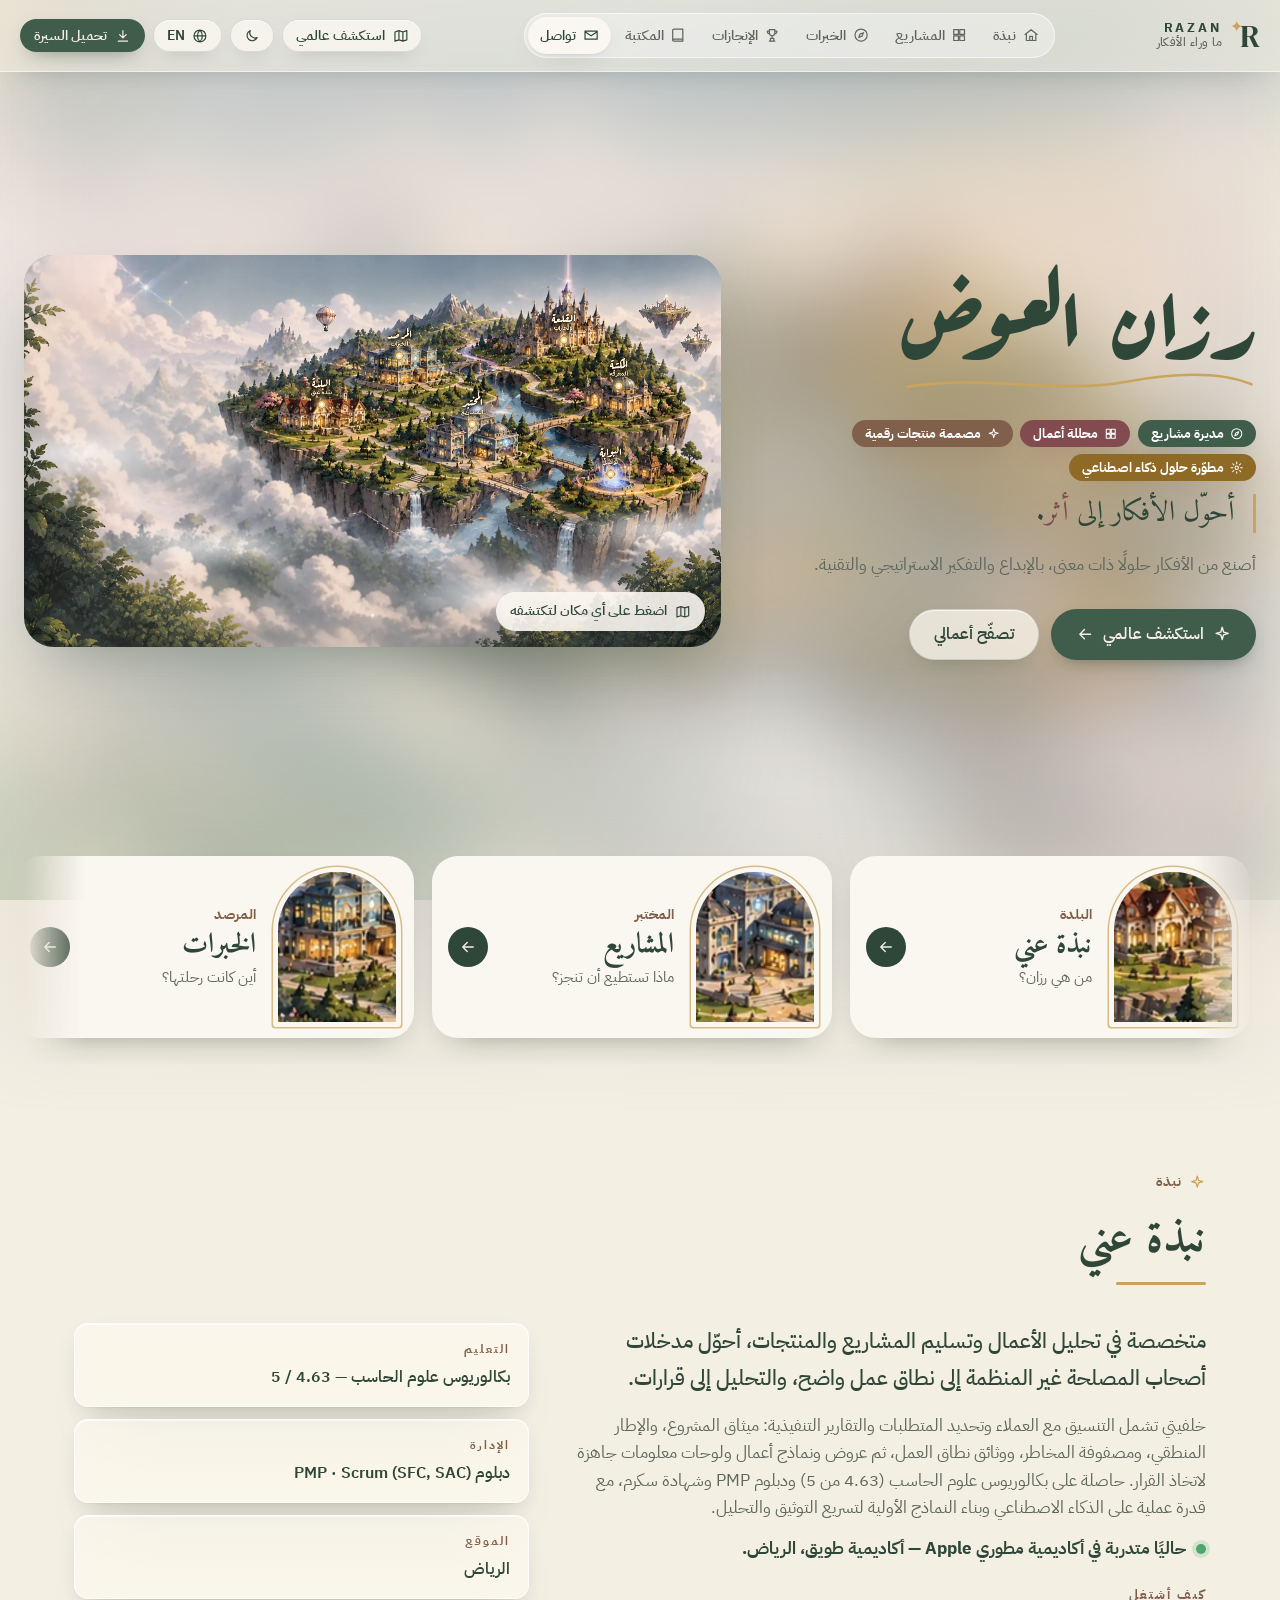
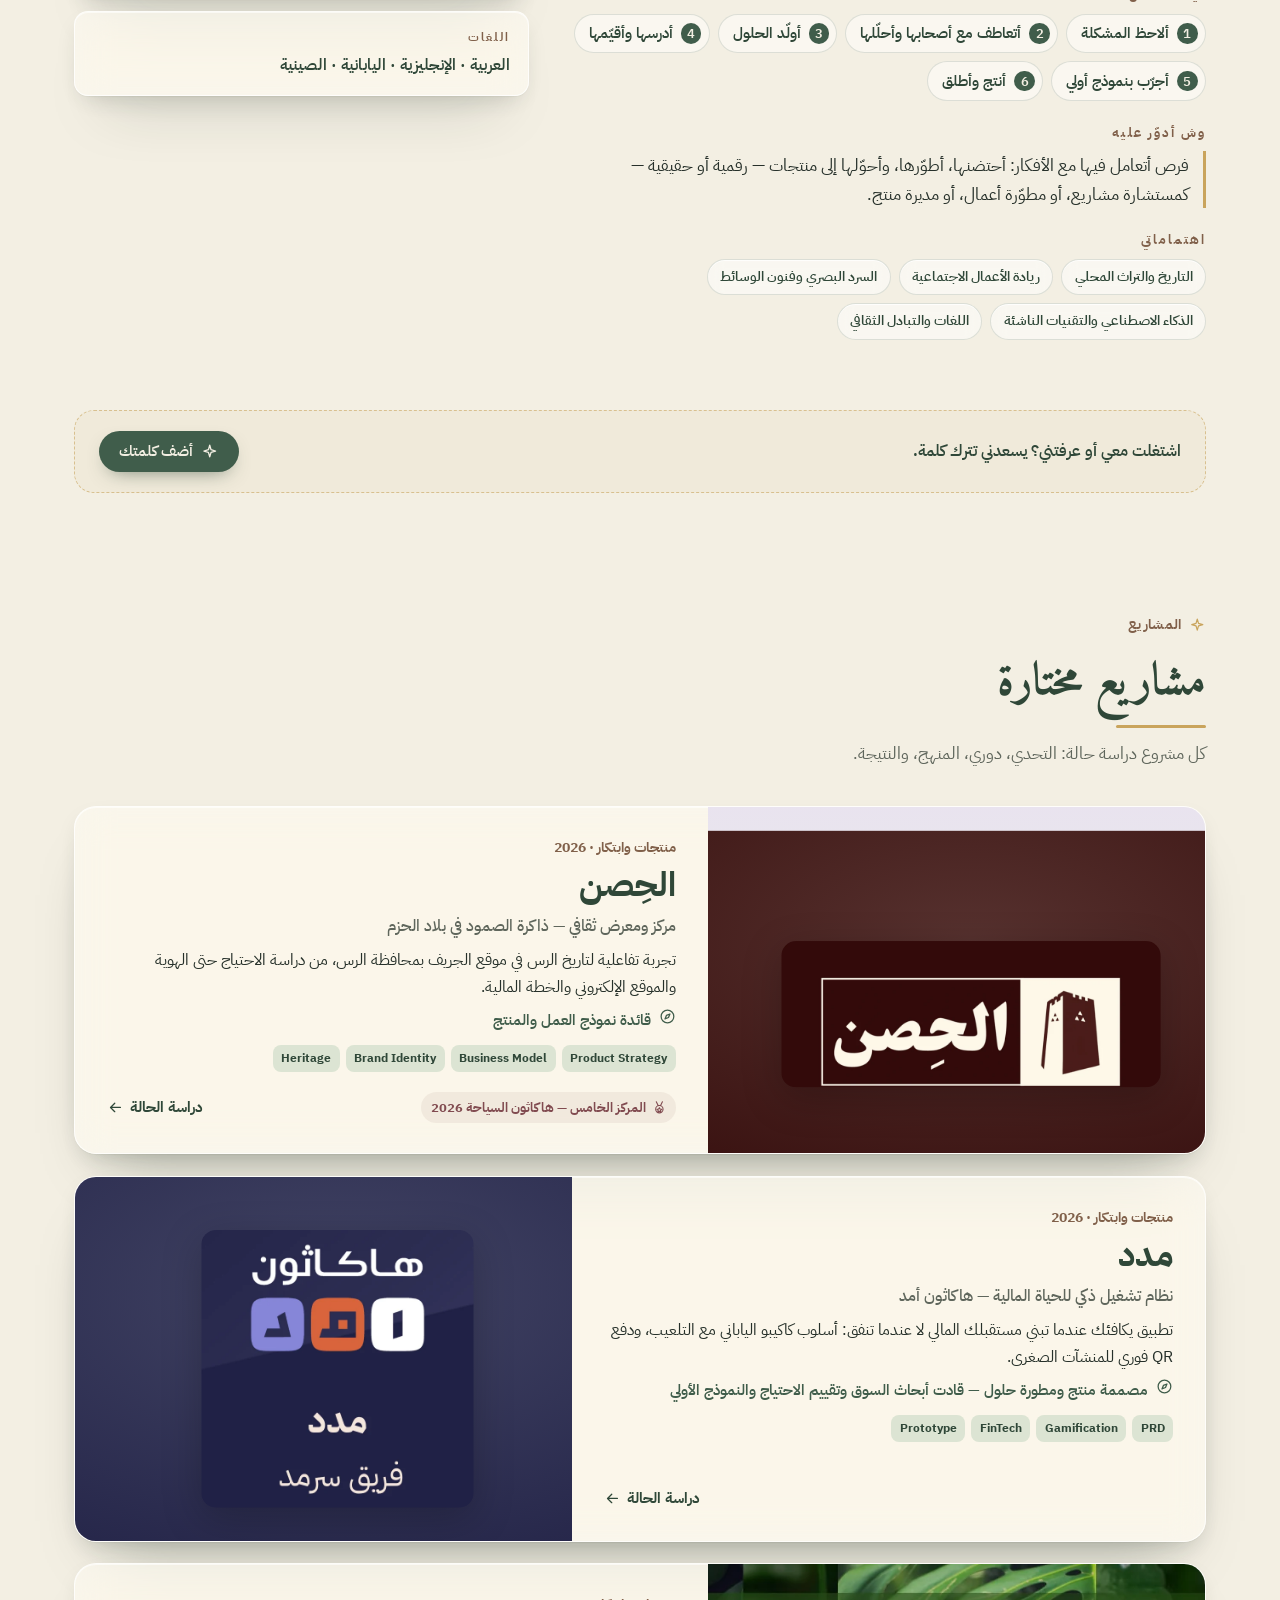
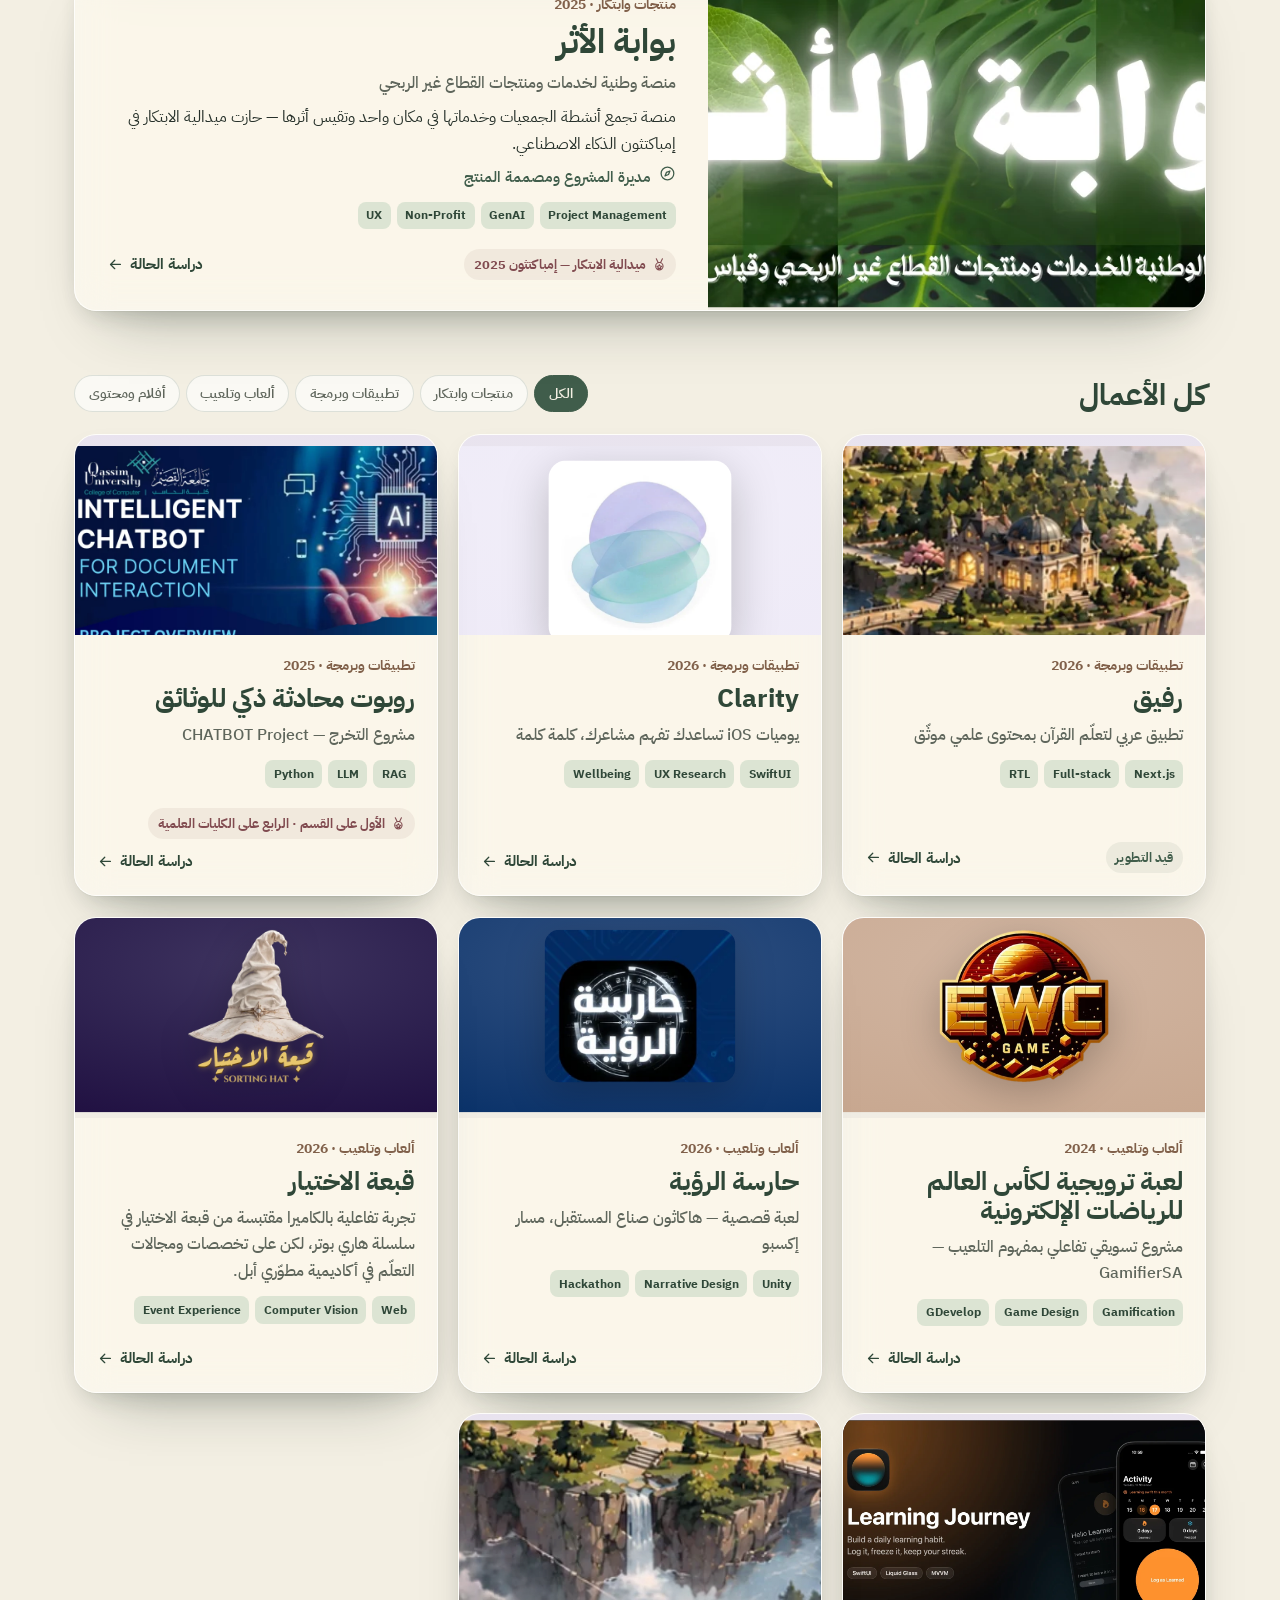
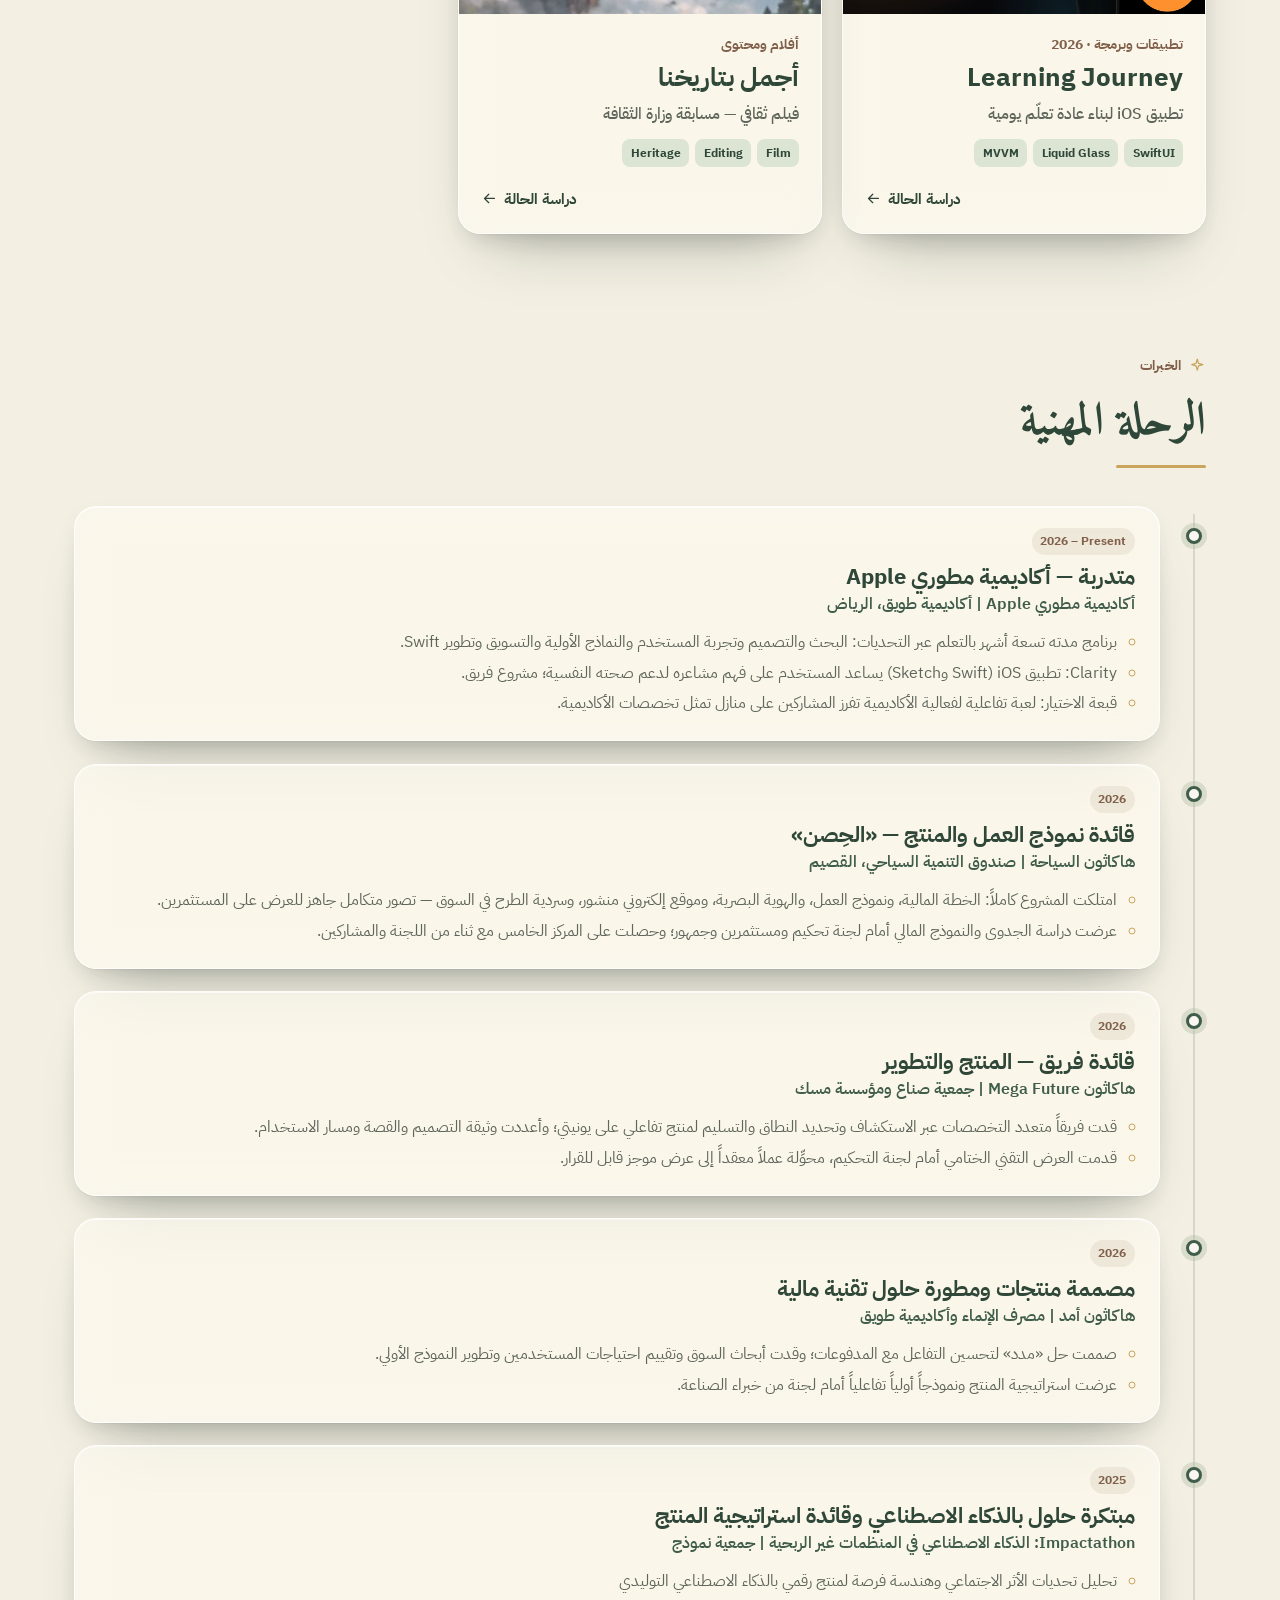
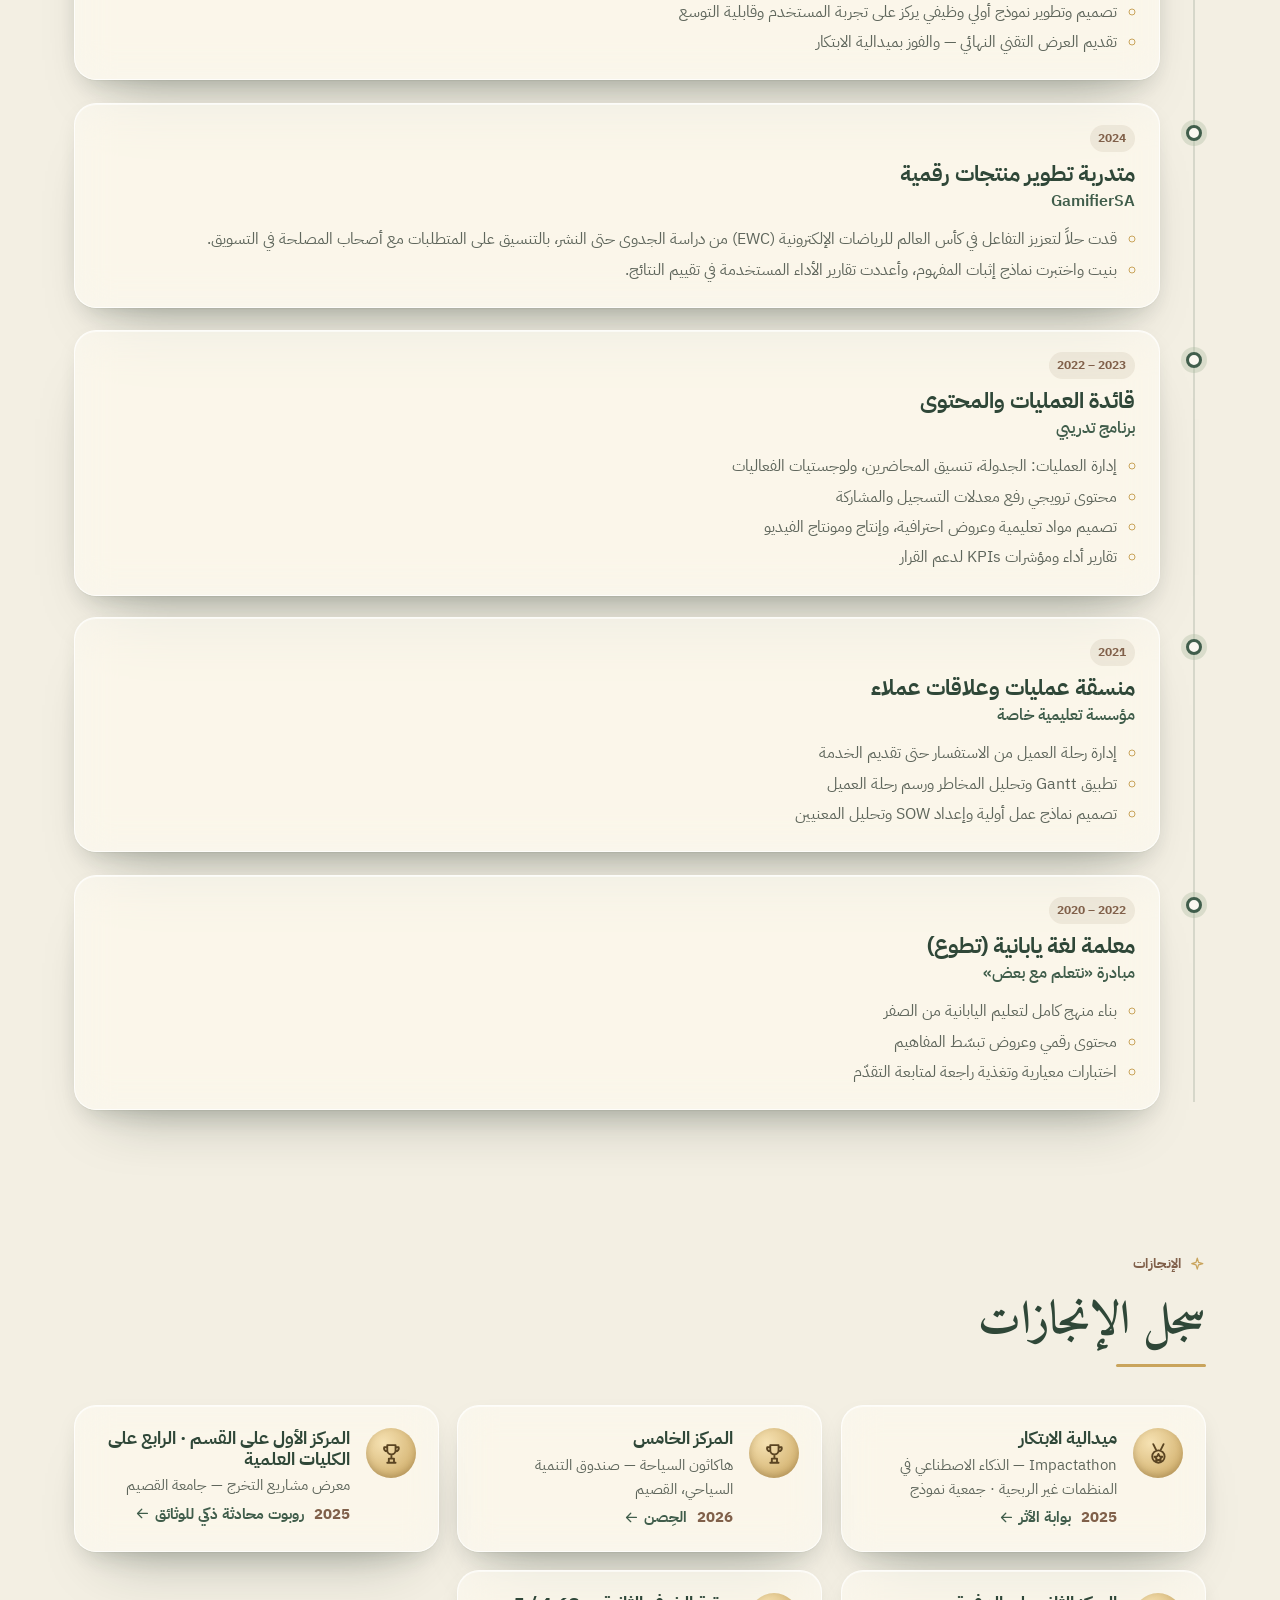
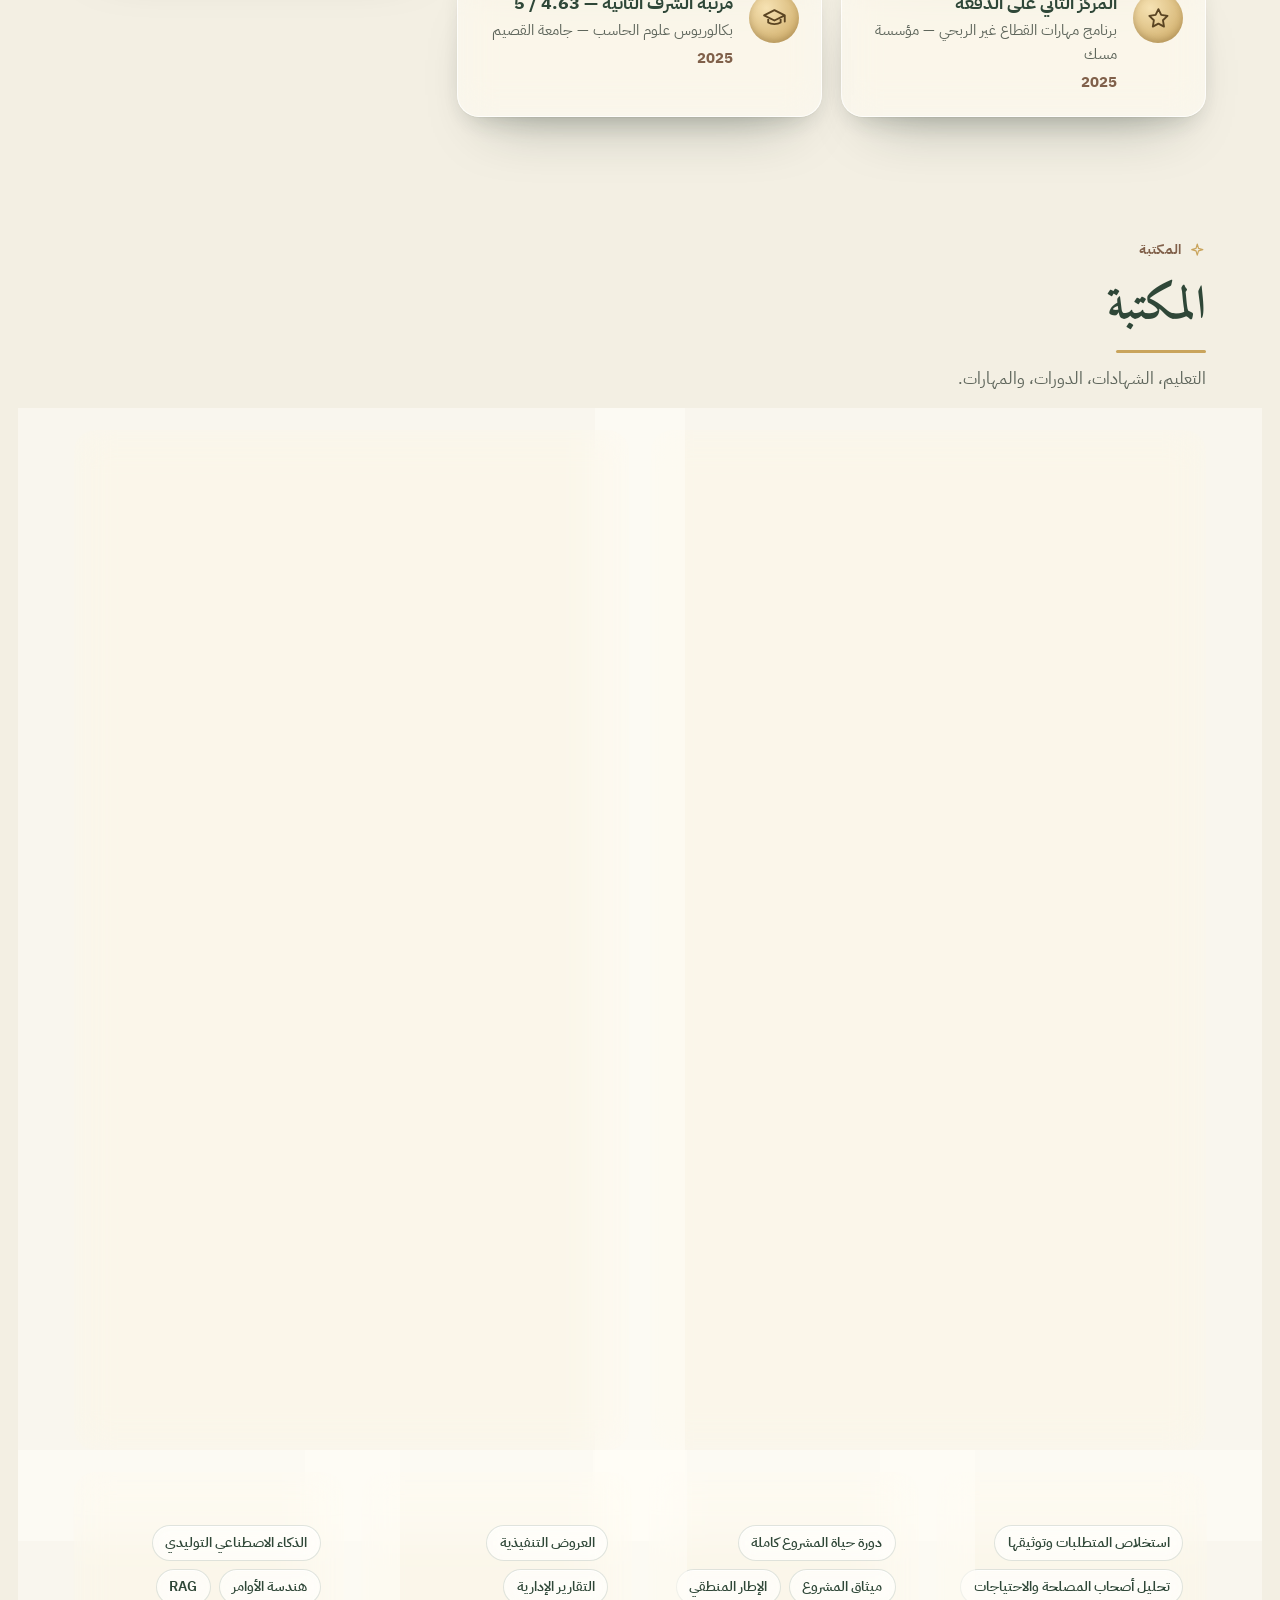
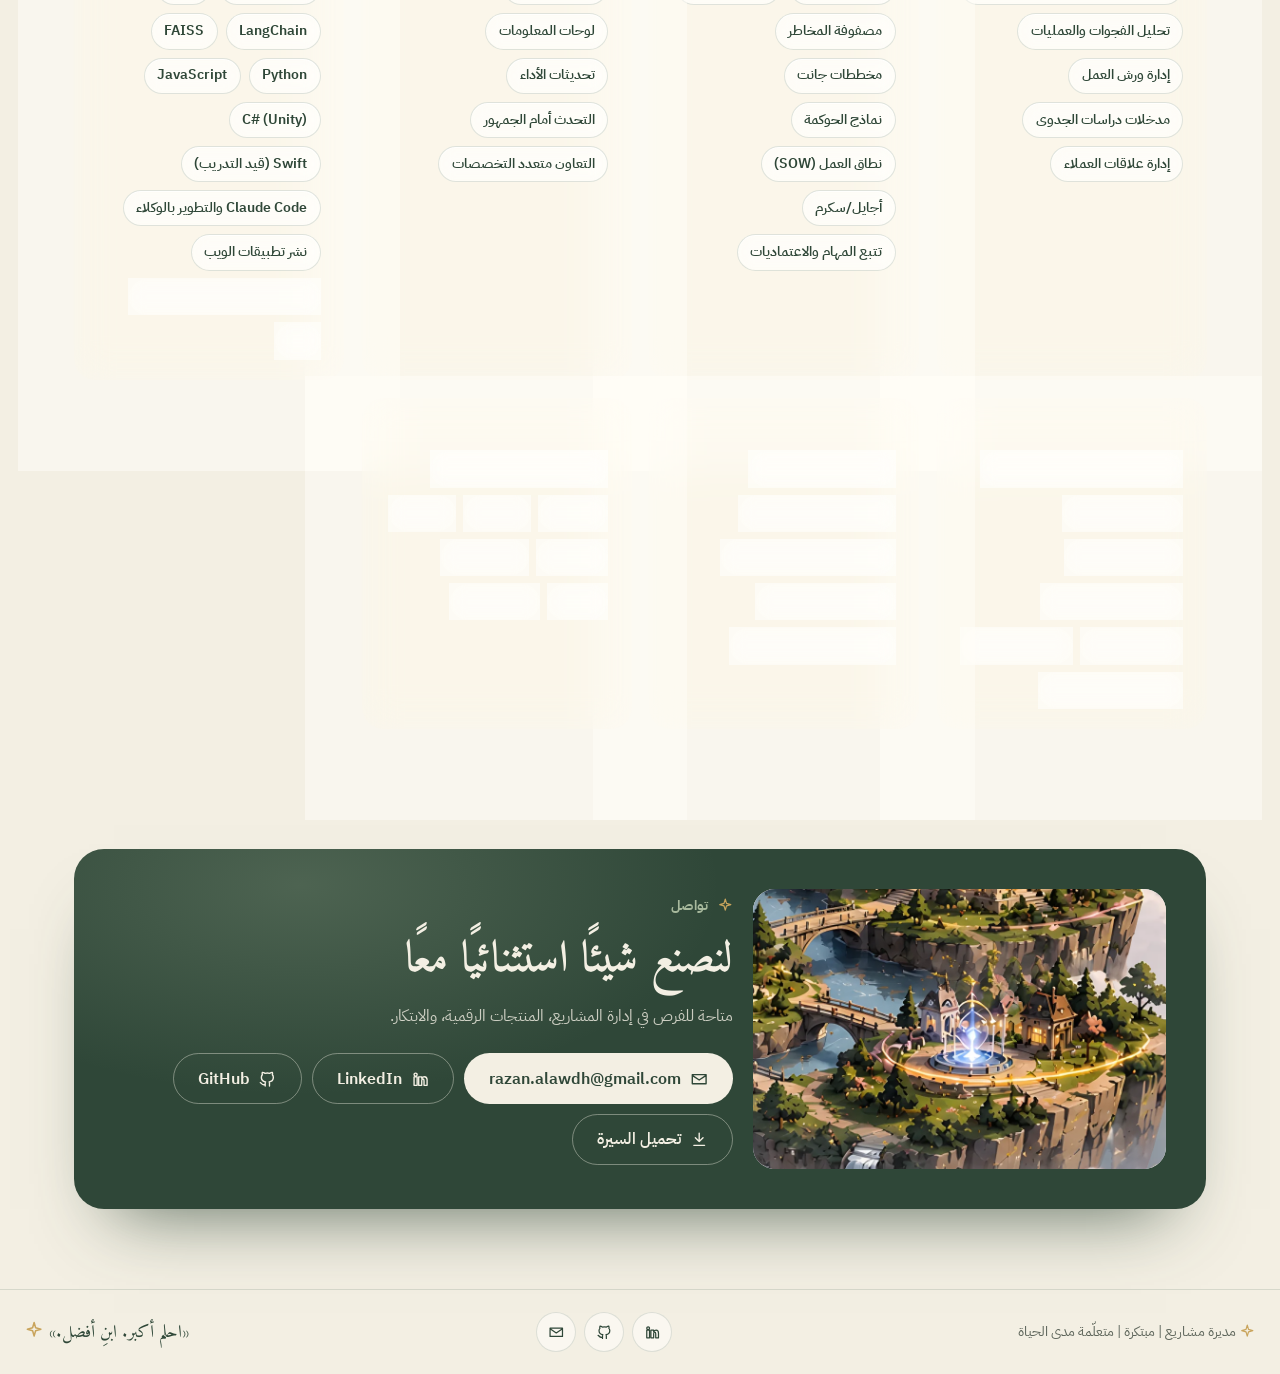
==== index.html @ b08744e2 "Words from people who know me: approved comments from the Google Form float under About, with an inv" ====
<!doctype html>
<html lang="ar" dir="rtl">
<head>
<meta charset="utf-8">
<meta name="viewport" content="width=device-width, initial-scale=1">
<meta name="theme-color" content="#F3EFE3">
<link rel="preconnect" href="https://fonts.googleapis.com"><link rel="preconnect" href="https://fonts.gstatic.com" crossorigin>
<link href="https://fonts.googleapis.com/css2?family=Amiri:wght@400;700&family=Aref+Ruqaa:wght@700&family=DM+Serif+Display:ital@0;1&family=IBM+Plex+Sans+Arabic:wght@400;500;600;700&family=Manrope:wght@400;500;600;700;800&display=swap" rel="stylesheet">
<link rel="icon" href="assets/img/favicon.svg" type="image/svg+xml">
<link rel="stylesheet" href="assets/css/style.css?v=77">
<link rel="stylesheet" href="assets/css/world.css?v=73">
<link rel="stylesheet" href="assets/css/looks.css?v=37">
<link rel="stylesheet" href="assets/css/intro.css?v=74">
<script>(function(){var d=document.documentElement,l=localStorage.getItem('rz-lang')||'ar',t=localStorage.getItem('rz-theme')||(matchMedia('(prefers-color-scheme: dark)').matches?'dark':'light');d.lang=l;d.dir=l==='ar'?'rtl':'ltr';d.dataset.theme=t;var k=localStorage.getItem('rz-look')||'3';if(k!=='0')d.dataset.look=k;})();</script>
<title>Razan Al-Awadh — Turning Ideas into Impact</title>
<meta name="description" content="أحوّل الأفكار إلى أثر · مديرة مشاريع، محللة أعمال، مصممة منتجات رقمية ومطوّرة حلول ذكاء اصطناعي. Turning ideas into impact.">
<link rel="canonical" href="https://rznpro.github.io/razan-portfolio/">
<meta property="og:type" content="website">
<meta property="og:site_name" content="RAZAN — Beyond Ideas">
<meta property="og:locale" content="ar_SA"><meta property="og:locale:alternate" content="en_US">
<meta property="og:title" content="رزان العوض — Razan Al-Awadh">
<meta property="og:description" content="أحوّل الأفكار إلى أثر · مديرة مشاريع، محللة أعمال، مصممة منتجات رقمية ومطوّرة حلول ذكاء اصطناعي. Turning ideas into impact.">
<meta property="og:url" content="https://rznpro.github.io/razan-portfolio/">
<meta property="og:image" content="https://rznpro.github.io/razan-portfolio/assets/img/og.jpg">
<meta property="og:image:width" content="1200"><meta property="og:image:height" content="630">
<meta property="og:image:alt" content="الخريطة التفاعلية والموقع المهني لرزان العوض">
<meta name="twitter:card" content="summary_large_image">
<script type="application/ld+json">
{"@context":"https://schema.org","@type":"Person","name":"Razan Al-Awadh","alternateName":"رزان العوض",
 "url":"https://rznpro.github.io/razan-portfolio/","image":"https://rznpro.github.io/razan-portfolio/assets/img/og.jpg",
 "jobTitle":"Project Manager – GenAI","description":"Project management, innovation, product design and AI solutions — turning ideas into impact.",
 "address":{"@type":"PostalAddress","addressLocality":"Riyadh","addressCountry":"SA"},
 "knowsAbout":["Project Management","Product Design","Business Analysis","Generative AI","Innovation"],
 "sameAs":["https://www.linkedin.com/in/razan-alawadh","https://github.com/RZNpro"]}
</script>
</head>
<body data-page="home">
<a class="skip" href="#about">Skip to content</a>
<header id="site-header"></header>
<main>
  <section id="hero" aria-label="Intro"></section>
  <section id="about" class="sec" aria-labelledby="about-t"></section>
  <section id="projects" class="sec" aria-labelledby="projects-t"></section>
  <section id="experience" class="sec" aria-labelledby="experience-t"></section>
  <section id="achievements" class="sec" aria-labelledby="achievements-t"></section>
  <section id="library" class="sec" aria-labelledby="library-t"></section>
  <section id="contact" class="sec" aria-labelledby="contact-t"></section>
</main>
<footer id="site-footer"></footer>
<script src="assets/js/content.js?v=77"></script>
<script src="assets/js/draft.js?v=37"></script>
<script src="assets/js/common.js?v=76"></script>
<script src="assets/js/world-art.js?v=65"></script>
<script src="assets/js/home.js?v=77"></script>
<script src="assets/js/intro.js?v=37"></script>
<script src="assets/js/looks.js?v=68"></script>
</body>
</html>
---- assets/css/style.css ----
/* RAZAN — Beyond Ideas · design system
   Palette: Forest #405D4B · Sage #A8B99D · Ivory #F3EFE3 · Walnut #80604A · Burgundy #814B50 */
:root {
  --forest: #405D4B; --forest-d: #2F4738; --sage: #A8B99D; --sage-l: #DCE4D3;
  --ivory: #F3EFE3; --paper: #FAF7F0; --walnut: #80604A; --burgundy: #814B50; --gold: #C9A45C;
  --ink: #26302A; --muted: #5F665C; --line: rgba(64, 93, 75, .16);
  --sky1: #E6EEE6; --sky2: #F1EDE4; --sky3: #E9E3EF;
  --r: 22px; --r-sm: 14px; --shadow: 0 1px 2px rgba(40,50,40,.06), 0 10px 30px -12px rgba(40,55,40,.22);
  --f-body: "Manrope", "IBM Plex Sans Arabic", system-ui, sans-serif;
  --f-head: "DM Serif Display", "Amiri", Georgia, serif;
  --wrap: 1180px; --hdr: 72px;
}
html[lang="ar"] { --f-body: "IBM Plex Sans Arabic", "Manrope", system-ui, sans-serif; --f-head: "Amiri", "DM Serif Display", serif; }
* { box-sizing: border-box; }
html { scroll-behavior: smooth; scroll-padding-top: calc(var(--hdr) + 16px); }
body { margin: 0; font-family: var(--f-body); color: var(--ink); background: var(--ivory); line-height: 1.65; -webkit-font-smoothing: antialiased; }
body::before { content: ""; position: fixed; inset: 0; z-index: -1; pointer-events: none;
  background: radial-gradient(900px 500px at 85% -5%, rgba(168,185,157,.35), transparent 60%), radial-gradient(700px 500px at -10% 40%, rgba(233,227,239,.55), transparent 60%), radial-gradient(800px 600px at 100% 90%, rgba(220,228,211,.6), transparent 60%); }
img, svg { max-width: 100%; }
a { color: inherit; }
h1, h2, h3 { font-family: var(--f-head); font-weight: 400; line-height: 1.12; margin: 0; color: var(--forest-d); }
html[lang="ar"] h1, html[lang="ar"] h2 { font-weight: 700; line-height: 1.35; }
html[lang="ar"] h3 { font-family: var(--f-body); font-weight: 700; }
p { margin: 0; }
.wrap { max-width: var(--wrap); margin: 0 auto; padding: 0 24px; }
:focus-visible { outline: 2.5px solid var(--burgundy); outline-offset: 3px; border-radius: 8px; }
.ic { width: 1.15em; height: 1.15em; flex: none; fill: none; stroke: currentColor; stroke-width: 1.8; stroke-linecap: round; stroke-linejoin: round; vertical-align: -0.2em; }
.ic.gold { color: var(--gold); }
html[dir="rtl"] .ic.dir { transform: scaleX(-1); }
.skip { position: absolute; inset-inline-start: 12px; top: -60px; background: var(--forest); color: var(--ivory); padding: 10px 16px; border-radius: 10px; z-index: 100; }
.skip:focus { top: 12px; }

/* buttons */
.btn { display: inline-flex; align-items: center; gap: .55em; border-radius: 999px; padding: .72em 1.25em; font: 600 .95rem/1 var(--f-body); text-decoration: none; border: 1px solid transparent; cursor: pointer; transition: transform .2s, background .2s, box-shadow .2s, color .2s; white-space: nowrap; }
.btn:hover { transform: translateY(-1px); }
.btn.sm { padding: .55em .95em; font-size: .86rem; }
.btn.lg { padding: .95em 1.5em; font-size: 1rem; }
.btn-solid { background: var(--forest); color: var(--ivory); box-shadow: 0 8px 20px -10px rgba(47,71,56,.7); }
.btn-solid:hover { background: var(--forest-d); }
.btn-ghost { background: rgba(250,247,240,.75); color: var(--forest-d); border-color: var(--line); backdrop-filter: blur(6px); }
.btn-ghost:hover { background: #fff; }
.btn-ivory { background: var(--ivory); color: var(--forest-d); }
.btn-line { color: var(--ivory); border-color: rgba(243,239,227,.4); }
.btn-line:hover { background: rgba(243,239,227,.1); }

/* header */
#site-header { position: sticky; top: 0; z-index: 50; height: var(--hdr); display: flex; align-items: center; background: rgba(243,239,227,.78); backdrop-filter: saturate(1.2) blur(14px); border-bottom: 1px solid var(--line); }
.hdr-in { width: 100%; max-width: 1320px; margin: 0 auto; padding: 0 20px; display: flex; align-items: center; gap: 18px; }
.logo { display: flex; align-items: center; gap: 10px; text-decoration: none; }
.mark { font: 400 2rem/1 "DM Serif Display", serif; color: var(--forest-d); position: relative; }
.mark i { font-style: normal; font-size: .5em; color: var(--gold); position: absolute; top: -2px; inset-inline-end: -10px; }
.logo-t { font: 700 .82rem/1.1 var(--f-body); letter-spacing: .22em; color: var(--forest-d); margin-inline-start: 8px; }
.logo-t small { display: block; font-weight: 500; letter-spacing: .04em; color: var(--muted); font-size: .72rem; margin-top: 2px; }
.nav { display: flex; gap: 2px; margin-inline: auto; padding: 4px; border-radius: 999px; background: rgba(64,93,75,.06); }
.nav a { display: flex; align-items: center; gap: .45em; padding: .5em .85em; border-radius: 999px; text-decoration: none; font-size: .88rem; font-weight: 600; color: var(--muted); transition: background .2s, color .2s; }
.nav a:hover { color: var(--forest-d); background: rgba(255,255,255,.7); }
.nav a.on { background: var(--paper); color: var(--forest-d); box-shadow: var(--shadow); }
.hdr-act { display: flex; gap: 8px; align-items: center; }
.burger { display: none; }
@media (max-width: 1180px) { .nav a .ic { display: none; } }
@media (max-width: 1020px) {
  .burger { display: inline-flex; }
  .nav { position: absolute; top: calc(var(--hdr) - 6px); inset-inline: 14px; flex-direction: column; background: var(--paper); border-radius: 18px; padding: 10px; box-shadow: var(--shadow); display: none; }
  .nav.open { display: flex; }
  .nav a .ic { display: inline; }
  .hdr-act .btn span { display: none; }
  .hdr-act .lang span { display: inline; }
}

/* reveal */
.rv { opacity: 0; transform: translateY(14px); transition: opacity .7s ease, transform .7s ease; transition-delay: var(--d, 0ms); }
.rv.in { opacity: 1; transform: none; }

/* hero */
#hero { padding: 28px 0 10px; }
.hero-in { max-width: 1320px; margin: 0 auto; padding: 0 24px; display: grid; grid-template-columns: minmax(0, .9fr) minmax(0, 1.25fr); gap: 34px; align-items: center; min-height: min(78vh, 720px); }
.kick { display: flex; align-items: center; gap: 12px; letter-spacing: .28em; text-transform: uppercase; font-size: .78rem; font-weight: 700; color: var(--walnut); }
html[lang="ar"] .kick { letter-spacing: .05em; font-size: .95rem; }
.kick span { width: 28px; height: 1px; background: var(--walnut); opacity: .6; }
.hero-txt h1 { font-size: clamp(2.6rem, 5.4vw, 4.6rem); margin: 18px 0 18px; letter-spacing: -.01em; }
.hero-txt h1 em { font-style: italic; color: var(--forest); position: relative; }
html[lang="ar"] .hero-txt h1 em { font-style: normal; color: var(--burgundy); }
.role { font: 400 1.5rem/1.3 var(--f-head); color: var(--forest-d); }
html[lang="ar"] .role { font: 700 1.25rem/1.5 var(--f-body); }
.focus { display: flex; flex-wrap: wrap; gap: 6px 0; margin-top: 10px; color: var(--muted); font-weight: 600; font-size: .95rem; }
.focus span + span::before { content: "·"; margin: 0 .6em; color: var(--gold); }
.intro { margin-top: 18px; font-size: 1.05rem; color: var(--muted); max-width: 34em; }
.cta { display: flex; gap: 12px; flex-wrap: wrap; margin-top: 30px; }
.hero-world { position: relative; display: block; border-radius: 30px; overflow: hidden; aspect-ratio: 1680 / 944; background: linear-gradient(180deg, var(--sky3) 0%, var(--sky1) 55%, var(--sky2) 100%); box-shadow: 0 30px 60px -30px rgba(47,71,56,.45), inset 0 0 0 1px rgba(255,255,255,.6); transition: transform .5s ease, box-shadow .5s; }
.hero-world:hover { transform: translateY(-4px); box-shadow: 0 40px 70px -30px rgba(47,71,56,.55), inset 0 0 0 1px rgba(255,255,255,.6); }
.hero-world > svg { width: 100%; height: 100%; display: block; }
.hw-cap { position: absolute; bottom: 16px; inset-inline-start: 16px; display: inline-flex; gap: 8px; align-items: center; background: rgba(250,247,240,.9); padding: 8px 14px; border-radius: 999px; font-size: .85rem; font-weight: 600; color: var(--forest-d); box-shadow: var(--shadow); }
.quick { max-width: 1320px; margin: 26px auto 0; padding: 0 24px; display: grid; grid-template-columns: repeat(4, 1fr); gap: 16px; }
.qcard { display: flex; align-items: center; gap: 10px; background: rgba(250,247,240,.82); border: 1px solid var(--line); border-radius: var(--r); padding: 10px 16px 10px 10px; text-decoration: none; box-shadow: var(--shadow); transition: transform .3s, background .3s; }
html[dir="rtl"] .qcard { padding: 10px 10px 10px 16px; }
.qcard:hover { transform: translateY(-3px); background: #fff; }
.qart { width: 86px; flex: none; }
.qtxt { display: flex; align-items: center; justify-content: space-between; flex: 1; gap: 8px; }
.qtxt b { font: 400 1.15rem/1.2 var(--f-head); color: var(--forest-d); }
html[lang="ar"] .qtxt b { font: 700 1rem/1.4 var(--f-body); }
.qtxt em { color: var(--walnut); }
@media (max-width: 900px) {
  .hero-in { grid-template-columns: 1fr; min-height: 0; gap: 22px; }
  .quick { grid-template-columns: repeat(2, 1fr); }
}
@media (max-width: 520px) { .quick { grid-template-columns: 1fr; } }

/* sections */
section.sec { padding: 96px 0 24px; }
.sec-h { margin-bottom: 38px; max-width: 760px; }
.eyebrow { display: inline-flex; align-items: center; gap: 8px; font-size: .78rem; letter-spacing: .2em; text-transform: uppercase; font-weight: 700; color: var(--walnut); }
html[lang="ar"] .eyebrow { letter-spacing: .02em; font-size: .9rem; }
.eyebrow.light { color: var(--sage); }
.sec-h h2 { font-size: clamp(2rem, 3.6vw, 3rem); margin-top: 10px; }
.sec-sub { margin-top: 12px; color: var(--muted); font-size: 1.05rem; }
.chips { display: flex; flex-wrap: wrap; gap: 8px; }
.chip { padding: .42em .9em; border-radius: 999px; background: rgba(255,255,255,.65); border: 1px solid var(--line); font-size: .86rem; font-weight: 600; color: var(--forest-d); }
.mini { font: 700 .8rem/1 var(--f-body) !important; letter-spacing: .16em; text-transform: uppercase; color: var(--walnut) !important; margin: 26px 0 12px; }

/* about */
.about-g { display: grid; grid-template-columns: 1.4fr 1fr; gap: 40px; align-items: start; }
.about-txt p { font-size: 1.04rem; color: var(--muted); margin-bottom: 14px; }
.about-txt .lead { font: 400 1.5rem/1.45 var(--f-head); color: var(--forest-d); }
html[lang="ar"] .about-txt .lead { font: 500 1.3rem/1.8 var(--f-body); }
.facts { margin: 0; display: grid; gap: 12px; }
.facts div { background: var(--paper); border: 1px solid var(--line); border-radius: var(--r-sm); padding: 16px 18px; box-shadow: var(--shadow); }
.facts dt { font-size: .75rem; letter-spacing: .16em; text-transform: uppercase; color: var(--walnut); font-weight: 700; }
.facts dd { margin: 4px 0 0; font-weight: 600; color: var(--forest-d); }
@media (max-width: 860px) { .about-g { grid-template-columns: 1fr; } }

/* projects */
.feat { display: grid; gap: 22px; }
.pcard { background: var(--paper); border: 1px solid var(--line); border-radius: var(--r); overflow: hidden; box-shadow: var(--shadow); display: flex; flex-direction: column; transition: transform .35s, box-shadow .35s; }
.pcard:hover { transform: translateY(-4px); box-shadow: 0 26px 50px -26px rgba(47,71,56,.45); }
.p-art { display: block; background: linear-gradient(180deg, var(--sky3), var(--sky1) 60%, var(--sky2)); padding: 14px 18px 0; }
.p-art .emblem { width: 100%; height: 190px; display: block; transition: transform .5s ease; }
.pcard:hover .emblem { transform: translateY(-4px) scale(1.02); }
.p-body { padding: 20px 22px 22px; display: flex; flex-direction: column; gap: 8px; flex: 1; }
.p-meta { font-size: .78rem; letter-spacing: .12em; text-transform: uppercase; color: var(--walnut); font-weight: 700; }
html[lang="ar"] .p-meta { letter-spacing: 0; font-size: .85rem; }
.pcard h3 { font-size: 1.6rem; }
.pcard h3 a { text-decoration: none; }
.p-kick { color: var(--muted); font-weight: 500; }
.p-sum { color: var(--ink); }
.p-role { display: flex; gap: 8px; align-items: flex-start; font-size: .92rem; color: var(--forest); font-weight: 600; }
.tags { display: flex; flex-wrap: wrap; gap: 6px; margin-top: 4px; }
.tags span { font-size: .76rem; font-weight: 700; padding: .3em .7em; border-radius: 8px; background: var(--sage-l); color: var(--forest-d); direction: ltr; }
.p-foot { margin-top: auto; padding-top: 12px; display: flex; justify-content: space-between; align-items: center; gap: 10px; flex-wrap: wrap; }
.award, .status { display: inline-flex; align-items: center; gap: 6px; font-size: .8rem; font-weight: 700; color: var(--burgundy); background: rgba(129,75,80,.08); padding: .4em .75em; border-radius: 999px; }
.status { color: var(--forest); background: rgba(64,93,75,.08); }
.more { font-weight: 700; font-size: .92rem; color: var(--forest-d); text-decoration: none; display: inline-flex; gap: 6px; align-items: center; margin-inline-start: auto; }
.more:hover { color: var(--burgundy); }
.pcard.big { flex-direction: row; }
.pcard.big .p-art { flex: 0 0 44%; display: flex; align-items: center; padding: 18px; }
.pcard.big .emblem { height: 270px; }
.pcard.big h3 { font-size: 2.1rem; }
.pcard.big .p-body { padding: 30px 32px; }
.feat .pcard.big:nth-child(even) { flex-direction: row-reverse; }
@media (max-width: 860px) { .pcard.big, .feat .pcard.big:nth-child(even) { flex-direction: column; } .pcard.big .emblem { height: 210px; } }
.all-h { display: flex; justify-content: space-between; align-items: end; gap: 16px; flex-wrap: wrap; margin: 64px 0 22px; }
.all-h h3 { font-size: 1.9rem; }
.filters { display: flex; flex-wrap: wrap; gap: 6px; }
.filters button { font: 600 .86rem var(--f-body); padding: .5em 1em; border-radius: 999px; border: 1px solid var(--line); background: rgba(255,255,255,.6); color: var(--muted); cursor: pointer; }
.filters button[aria-selected="true"] { background: var(--forest); color: var(--ivory); border-color: var(--forest); }
.pgrid { display: grid; grid-template-columns: repeat(auto-fill, minmax(290px, 1fr)); gap: 20px; }

/* experience timeline */
.tl { list-style: none; margin: 0; padding: 0; position: relative; }
.tl::before { content: ""; position: absolute; inset-inline-start: 11px; top: 8px; bottom: 8px; width: 2px; background: linear-gradient(var(--sage), var(--line)); }
.tl > li { position: relative; padding-inline-start: 46px; margin-bottom: 22px; }
.tl-dot { position: absolute; inset-inline-start: 4px; top: 22px; width: 16px; height: 16px; border-radius: 50%; background: var(--paper); border: 3px solid var(--forest); box-shadow: 0 0 0 5px rgba(168,185,157,.35); }
.tl-card { background: var(--paper); border: 1px solid var(--line); border-radius: var(--r); padding: 20px 24px; box-shadow: var(--shadow); }
.tl-date { display: inline-block; font-size: .78rem; font-weight: 800; color: var(--walnut); background: rgba(128,96,74,.1); padding: .25em .7em; border-radius: 999px; direction: ltr; }
.tl-card h3 { font-size: 1.35rem; margin-top: 10px; }
.tl-org { color: var(--forest); font-weight: 600; margin-top: 2px; }
.tl-card ul { margin: 12px 0 0; padding-inline-start: 1.1em; color: var(--muted); }
.tl-card li { margin: 4px 0; }
.tl-card li::marker { color: var(--gold); }

/* achievements */
.ach { display: grid; grid-template-columns: repeat(auto-fill, minmax(300px, 1fr)); gap: 18px; }
.acard { display: flex; gap: 16px; background: var(--paper); border: 1px solid var(--line); border-radius: var(--r); padding: 22px; box-shadow: var(--shadow); }
.acard.top { background: linear-gradient(135deg, #FBF5E6, var(--paper)); border-color: rgba(201,164,92,.5); }
.a-ic { width: 50px; height: 50px; flex: none; border-radius: 50%; display: grid; place-items: center; background: radial-gradient(circle at 35% 30%, #F6E2B3, var(--gold)); color: #5a4422; font-size: 1.35rem; box-shadow: inset 0 -3px 6px rgba(90,68,34,.25); }
.acard h3 { font-size: 1.15rem; font-family: var(--f-body); font-weight: 700; }
.acard p { color: var(--muted); font-size: .92rem; margin-top: 4px; }
.a-meta { display: flex; gap: 10px; flex-wrap: wrap; align-items: center; }
.a-meta span { font-weight: 800; color: var(--walnut); }
.a-meta a { color: var(--forest); font-weight: 700; text-decoration: none; display: inline-flex; gap: 4px; align-items: center; }

/* library */
.lib { display: grid; grid-template-columns: 1fr 1fr; gap: 22px; }
.shelf { background: var(--paper); border: 1px solid var(--line); border-radius: var(--r); padding: 24px 26px; box-shadow: var(--shadow); }
.shelf h3 { display: flex; gap: 10px; align-items: center; font-size: 1.25rem; margin-bottom: 12px; }
.shelf h3 .ic { color: var(--walnut); }
.shelf h3.mt { margin-top: 26px; }
.li { position: relative; padding: 12px 0; border-top: 1px dashed var(--line); padding-inline-end: 54px; }
.li.sm { padding-inline-end: 0; }
.li-t { font-weight: 700; color: var(--forest-d); }
.li-o { color: var(--muted); font-size: .9rem; }
.yr { position: absolute; inset-inline-end: 0; top: 14px; font-weight: 800; color: var(--walnut); font-size: .85rem; }
.langs > div { display: grid; grid-template-columns: 1fr auto 6.5em; gap: 12px; align-items: center; padding: 8px 0; border-top: 1px dashed var(--line); font-weight: 600; }
.langs em { font-style: normal; color: var(--muted); font-size: .85rem; text-align: end; }
.dots { display: flex; gap: 5px; }
.dots b { width: 10px; height: 10px; border-radius: 50%; background: var(--sage-l); }
.dots b.on { background: var(--forest); }
.skills { display: grid; grid-template-columns: repeat(auto-fill, minmax(260px, 1fr)); gap: 18px; margin-top: 22px; }
.sk { background: rgba(250,247,240,.7); border: 1px solid var(--line); border-radius: var(--r); padding: 20px 22px; }
.sk h3 { font-size: 1.1rem; margin-bottom: 12px; }
@media (max-width: 860px) { .lib { grid-template-columns: 1fr; } }

/* contact */
#contact { padding-bottom: 80px; }
.contact { position: relative; overflow: hidden; display: grid; grid-template-columns: 1fr 1.5fr; gap: 20px; align-items: center; background: radial-gradient(600px 300px at 20% 10%, rgba(168,185,157,.25), transparent 70%), var(--forest-d); color: var(--ivory); border-radius: 30px; padding: 40px; box-shadow: 0 40px 70px -40px rgba(47,71,56,.8); }
.contact h2 { color: var(--ivory); font-size: clamp(1.9rem, 3.4vw, 2.8rem); margin: 10px 0 12px; }
.contact p { color: rgba(243,239,227,.8); }
.c-btns { display: flex; flex-wrap: wrap; gap: 10px; margin-top: 24px; }
.c-art .emblem { width: 100%; max-height: 300px; }
@media (max-width: 860px) { .contact { grid-template-columns: 1fr; padding: 28px; } .c-art { max-width: 300px; } }

/* footer */
#site-footer { border-top: 1px solid var(--line); background: rgba(243,239,227,.7); }
.ftr-in { max-width: 1320px; margin: 0 auto; padding: 22px 24px; display: flex; justify-content: space-between; align-items: center; gap: 16px; flex-wrap: wrap; color: var(--muted); font-size: .9rem; }
.soc { display: flex; gap: 8px; }
.soc a { width: 40px; height: 40px; border-radius: 50%; display: grid; place-items: center; background: var(--paper); border: 1px solid var(--line); color: var(--forest-d); transition: background .2s; }
.soc a:hover { background: #fff; }
.quote { font-family: var(--f-head); font-style: italic; font-size: 1.1rem; color: var(--forest-d); }
html[lang="ar"] .quote { font-style: normal; }

/* ---------- project case study ---------- */
.cs-hero { padding: 40px 0 20px; }
.crumbs { display: flex; gap: 8px; align-items: center; font-weight: 600; font-size: .9rem; color: var(--muted); }
.crumbs a { text-decoration: none; display: inline-flex; gap: 6px; align-items: center; }
.crumbs a:hover { color: var(--forest-d); }
html[dir="rtl"] .crumbs .back .ic { transform: none; }
html[dir="ltr"] .crumbs .back .ic { transform: scaleX(-1); }
.cs-top { display: grid; grid-template-columns: 1.15fr 1fr; gap: 36px; align-items: center; margin-top: 22px; }
.cs-top h1 { font-size: clamp(2.6rem, 5vw, 4.2rem); margin: 10px 0 14px; }
.cs-kick { font-size: 1.2rem; color: var(--muted); }
.cs-art { border-radius: 28px; background: linear-gradient(180deg, var(--sky3), var(--sky1) 60%, var(--sky2)); padding: 20px; box-shadow: var(--shadow); }
.cs-art .emblem { width: 100%; height: 340px; display: block; }
.cs-meta { display: grid; grid-template-columns: repeat(auto-fit, minmax(180px, 1fr)); gap: 12px; margin-top: 26px; }
.cs-meta div { background: var(--paper); border: 1px solid var(--line); border-radius: var(--r-sm); padding: 14px 16px; }
.cs-meta dt { font-size: .74rem; letter-spacing: .14em; text-transform: uppercase; color: var(--walnut); font-weight: 700; }
html[lang="ar"] .cs-meta dt { letter-spacing: 0; font-size: .82rem; }
.cs-meta dd { margin: 4px 0 0; font-weight: 600; color: var(--forest-d); }
.cs-body { display: grid; grid-template-columns: 220px 1fr; gap: 48px; padding: 50px 0 40px; }
.toc { position: sticky; top: calc(var(--hdr) + 24px); align-self: start; display: grid; gap: 4px; }
.toc a { text-decoration: none; color: var(--muted); font-weight: 600; padding: 6px 12px; border-inline-start: 2px solid var(--line); }
.toc a:hover { color: var(--forest-d); border-color: var(--forest); }
.cs-sec { padding-bottom: 34px; margin-bottom: 34px; border-bottom: 1px solid var(--line); }
.cs-sec:last-child { border: 0; }
.cs-sec h2 { font-size: 1.9rem; margin-bottom: 14px; display: flex; gap: 12px; align-items: baseline; }
.cs-sec h2 small { font: 800 .8rem var(--f-body); color: var(--gold); }
.cs-sec p { font-size: 1.08rem; color: var(--ink); max-width: 42em; }
.steps { list-style: none; padding: 0; margin: 0; counter-reset: s; display: grid; gap: 10px; }
.steps li { counter-increment: s; display: flex; gap: 14px; align-items: flex-start; background: var(--paper); border: 1px solid var(--line); border-radius: var(--r-sm); padding: 14px 18px; }
.steps li::before { content: counter(s, decimal-leading-zero); font: 800 .85rem var(--f-body); color: var(--walnut); background: rgba(128,96,74,.1); border-radius: 8px; padding: .25em .5em; }
.outs { display: grid; grid-template-columns: repeat(auto-fill, minmax(240px, 1fr)); gap: 12px; padding: 0; margin: 0; list-style: none; }
.outs li { display: flex; gap: 10px; background: linear-gradient(135deg, #FBF5E6, var(--paper)); border: 1px solid rgba(201,164,92,.4); border-radius: var(--r-sm); padding: 16px; font-weight: 600; color: var(--forest-d); }
.outs .ic { color: var(--gold); margin-top: 3px; }
.cs-links { display: flex; gap: 10px; flex-wrap: wrap; margin-top: 16px; }
.cs-nav { display: flex; justify-content: space-between; gap: 16px; padding: 30px 0 70px; flex-wrap: wrap; }
@media (max-width: 860px) { .cs-top, .cs-body { grid-template-columns: 1fr; } .toc { display: none; } .cs-art .emblem { height: 240px; } }

@media (prefers-reduced-motion: reduce) {
  html { scroll-behavior: auto; }
  .rv { opacity: 1; transform: none; transition: none; }
  * { animation: none !important; }
}

/* painting crops (replace the old drawn emblems) */
.paint { width: 100%; height: 100%; background-repeat: no-repeat; background-color: #E9E6EC; }
.p-art { padding: 0 !important; overflow: hidden; }
.p-art .paint { height: 200px; transition: transform .6s ease; }
.pcard:hover .p-art .paint { transform: scale(1.04); }
.pcard.big .p-art .paint { height: 100%; min-height: 300px; }
.qart { height: 64px; border-radius: 14px; overflow: hidden; }
.cs-art { padding: 0 !important; overflow: hidden; }
.cs-art .paint { height: 360px; }
.c-art { border-radius: 22px; overflow: hidden; height: 280px; box-shadow: inset 0 0 0 1px rgba(243,239,227,.25); }
@media (max-width: 860px) { .pcard.big .p-art .paint { min-height: 220px; } .cs-art .paint { height: 260px; } .c-art { height: 200px; } }

/* developer badge (only on your machine) */
.dev-badge { position: fixed; bottom: 16px; left: 16px; z-index: 90; display: flex; gap: 8px; align-items: center; direction: rtl; font: 600 13px "IBM Plex Sans Arabic", sans-serif; }
.dev-badge a { background: #2F4738; color: #F3EFE3; text-decoration: none; padding: 8px 14px; border-radius: 999px; box-shadow: 0 8px 20px -8px rgba(0,0,0,.6); }
.dev-badge span { background: #C9A45C; color: #2a1f10; padding: 6px 12px; border-radius: 999px; }
/* uploaded pictures: framed by the editor's fit / zoom / position (App.frame) */
.pimgw { width: 100%; height: 200px; overflow: hidden; background: var(--lbg); display: block; }
.pimgw .pimg { width: 100%; height: 100%; display: block; object-fit: var(--fit, cover); object-position: var(--pos, 50% 50%); scale: var(--z, 1); transform-origin: var(--pos, 50% 50%); transition: transform .6s ease; }
.pcard:hover .p-art .pimg { transform: scale(1.04); }
.pcard.big .p-art .pimgw { height: 100%; min-height: 300px; }
.cs-art .pimgw { height: 360px; border-radius: 22px; }
@media (max-width: 860px) { .pcard.big .p-art .pimgw { min-height: 220px; } .cs-art .pimgw { height: 260px; } }

/* =========================================================
   DARK MODE — deep forest green, colours inverted
   (ivory text on green; buttons flip to ivory with green text)
   ========================================================= */
html { color-scheme: light; transition: background-color .4s; }
html[data-theme="dark"] {
  color-scheme: dark;
  --ivory: #1C2A21;        /* page background (was ivory) */
  --paper: #24362A;        /* cards */
  --ink: #ECE6D6;          /* body text */
  --muted: #B6C1AE;
  --forest-d: #F3EFE3;     /* headings → ivory */
  --forest: #E9DFC6;       /* solid buttons → ivory (text becomes green) */
  --sage-l: #33493A;       /* tag chips */
  --walnut: #DDBB8B;       /* eyebrows, dates */
  --burgundy: #E7A9AE;
  --gold: #D9B56E;
  --line: rgba(243, 239, 227, .13);
  --sky1: #2A3B31; --sky2: #26342B; --sky3: #2E3A3A;
  --shadow: 0 1px 2px rgba(0,0,0,.25), 0 12px 30px -12px rgba(0,0,0,.6);
}
html[data-theme="dark"] body { background: var(--ivory); }
html[data-theme="dark"] body::before {
  background: radial-gradient(900px 500px at 85% -5%, rgba(168,185,157,.12), transparent 60%),
              radial-gradient(700px 500px at -10% 40%, rgba(201,164,92,.07), transparent 60%),
              radial-gradient(800px 600px at 100% 90%, rgba(64,93,75,.35), transparent 60%);
}
html[data-theme="dark"] #site-header { background: rgba(28, 42, 33, .82); }
html[data-theme="dark"] #site-footer { background: rgba(28, 42, 33, .7); }
html[data-theme="dark"] .nav { background: rgba(243,239,227,.06); }
html[data-theme="dark"] .nav a:hover { background: rgba(243,239,227,.08); }
html[data-theme="dark"] .btn-solid { color: #1C2A21; box-shadow: 0 8px 20px -10px rgba(0,0,0,.7); }
html[data-theme="dark"] .btn-solid:hover { background: #fff8e6; }
html[data-theme="dark"] .btn-ghost { background: rgba(36,54,42,.8); }
html[data-theme="dark"] .btn-ghost:hover { background: #2d4234; }
html[data-theme="dark"] .qcard { background: rgba(36,54,42,.85); }
html[data-theme="dark"] .qcard:hover { background: #2a3e31; }
html[data-theme="dark"] .hw-cap { background: rgba(28,42,33,.9); }
html[data-theme="dark"] .chip, html[data-theme="dark"] .filters button { background: rgba(243,239,227,.05); }
html[data-theme="dark"] .filters button[aria-selected="true"] { color: #1C2A21; }
html[data-theme="dark"] .acard.top { background: linear-gradient(135deg, #3a3a26, var(--paper)); border-color: rgba(217,181,110,.45); }
html[data-theme="dark"] .a-ic { color: #3b2b12; }
html[data-theme="dark"] .outs li { background: linear-gradient(135deg, #34362a, var(--paper)); border-color: rgba(217,181,110,.35); }
html[data-theme="dark"] .award { background: rgba(231,169,174,.1); }
html[data-theme="dark"] .status { background: rgba(233,223,198,.08); }
html[data-theme="dark"] .tl-dot { box-shadow: 0 0 0 5px rgba(168,185,157,.15); }
html[data-theme="dark"] .sk { background: rgba(36,54,42,.6); }
html[data-theme="dark"] .soc a:hover { background: #2d4234; }
html[data-theme="dark"] .contact { background: radial-gradient(600px 300px at 20% 10%, rgba(217,181,110,.12), transparent 70%), #13201A; box-shadow: 0 40px 70px -40px #000, inset 0 0 0 1px rgba(217,181,110,.2); }
html[data-theme="dark"] .contact h2 { color: #F3EFE3; }
html[data-theme="dark"] .btn-ivory { background: #F3EFE3; color: #1C2A21; }
html[data-theme="dark"] .hero-txt h1 em { color: #CFE0B8; }
html[data-theme="dark"] .dev-badge a { background: #E9DFC6; color: #1C2A21; }
.theme .ic { transition: transform .5s; }
.theme:hover .ic { transform: rotate(30deg); }

/* project logos: shown on their own brand colour, never cropped */
.plogo { display: grid; grid-template: 100% / 100%; place-items: center; width: 100%; height: 200px; background: radial-gradient(120% 90% at 50% 30%, color-mix(in oklab, var(--lbg) 82%, #fff), var(--lbg)); overflow: hidden; }
.plogo img { max-width: 72%; max-height: 72%; object-fit: contain; scale: var(--z, 1); filter: drop-shadow(0 10px 18px rgba(0,0,0,.22)); transition: transform .6s cubic-bezier(.2,.8,.2,1); border-radius: 14px; }
.pcard:hover .plogo img { transform: scale(1.06) translateY(-3px); }
.pcard.big .plogo { height: 100%; min-height: 300px; }
.cs-art .plogo { height: 360px; border-radius: 22px; }
@media (max-width: 860px) { .pcard.big .plogo { min-height: 220px; } .cs-art .plogo { height: 260px; } }

/* About: now / how I work / what I'm looking for */
.ab-now { display: flex; gap: 10px; align-items: center; font-weight: 700; color: var(--forest-d) !important; }
.ab-dot { width: 10px; height: 10px; border-radius: 50%; background: #4FA66C; flex: none; box-shadow: 0 0 0 4px rgba(79,166,108,.18); }
.ab-steps { list-style: none; padding: 0; margin: 0 0 6px; display: flex; flex-wrap: wrap; gap: 8px; counter-reset: s; }
.ab-steps li { counter-increment: s; display: inline-flex; align-items: center; gap: 8px; padding: .45em .95em .45em .5em; border-radius: 999px; background: var(--paper); border: 1px solid var(--line); font-weight: 600; font-size: .92rem; color: var(--forest-d); }
html[dir="rtl"] .ab-steps li { padding: .45em .5em .45em .95em; }
.ab-steps li::before { content: counter(s); display: grid; place-items: center; width: 1.6em; height: 1.6em; border-radius: 50%; background: var(--forest); color: var(--ivory); font-size: .8rem; }
.ab-seek { font-size: 1.08rem !important; color: var(--ink) !important; border-inline-start: 3px solid var(--gold); padding-inline-start: 14px; }

/* links & materials on project pages */
.mats { display: grid; grid-template-columns: repeat(auto-fill, minmax(260px, 1fr)); gap: 12px; }
.mat { display: flex; align-items: center; gap: 14px; padding: 14px 16px; border-radius: 18px; text-decoration: none; background: var(--paper); border: 1px solid var(--line); box-shadow: var(--shadow); transition: transform .4s cubic-bezier(.2,.8,.2,1), box-shadow .4s; }
.mat:hover { transform: translateY(-4px); box-shadow: 0 22px 40px -22px rgba(30,45,35,.55); }
.mat-ic { flex: none; width: 48px; height: 48px; border-radius: 14px; display: grid; place-items: center; background: var(--forest); color: var(--ivory); }
html[data-theme="dark"] .mat-ic { color: #1C2A21; }
.mat-ic .ic { width: 22px; height: 22px; }
.mat-t { display: grid; gap: 1px; flex: 1; min-width: 0; }
.mat-t small { font-size: .78rem; font-weight: 700; color: var(--walnut); }
.mat-t b { color: var(--forest-d); font-size: 1rem; }
.mat-t em { font-style: normal; font-size: .82rem; color: var(--muted); overflow: hidden; text-overflow: ellipsis; white-space: nowrap; }
.mat-go { color: var(--muted); }

/* small screens: the opened menu is a solid panel (never see-through over the map) */
@media (max-width: 1020px) {
  #main-nav.open { background: var(--paper); backdrop-filter: none; -webkit-backdrop-filter: none; box-shadow: 0 18px 40px -14px rgba(20,30,24,.45), inset 0 0 0 1px var(--line); z-index: 70; }
  #main-nav.open a { color: var(--ink); }
  #main-nav.open a.on { background: var(--forest); color: #F3EFE3; }
  html[data-theme="dark"] #main-nav.open { background: #1F3127; box-shadow: 0 18px 40px -12px rgba(0,0,0,.7), inset 0 0 0 1px rgba(243,239,227,.1); }
  html[data-theme="dark"] #main-nav.open a { color: #F3EFE3; }
  html[data-theme="dark"] #main-nav.open a:hover { background: rgba(243,239,227,.08); }
  html[data-theme="dark"] #main-nav.open a.on { background: var(--gold); color: #2a1f10; }
}

/* phones: the header keeps logo + language + CV + menu; the map/site switch and theme move into the menu */
.nav-extra { display: none; }
@media (max-width: 560px) {
  .hdr-in { padding: 0 14px; gap: 10px; }
  .hdr-act { gap: 6px; margin-inline-start: auto; }
  .hdr-act > a:first-child, .hdr-act .theme { display: none; }
  .nav-extra { display: flex; flex-direction: column; gap: 2px; margin-top: 6px; padding-top: 8px; border-top: 1px solid var(--line); }
  .nav-extra .nx { display: flex; align-items: center; gap: .45em; padding: .5em .85em; border: 0; border-radius: 999px; background: none; font: 600 .88rem var(--f-body); color: inherit; text-decoration: none; cursor: pointer; text-align: start; }
  .nav-extra .nx .ic { display: inline; }
  #main-nav.open .nav-extra .nx { color: var(--ink); }
  html[data-theme="dark"] #main-nav.open .nav-extra .nx { color: #F3EFE3; }
}
@media (max-width: 360px) { .logo-t small { display: none; } }

/* nothing decorative may widen the page sideways (keeps phones from zooming out) */
html, body { overflow-x: clip; }
@media (max-width: 1120px) { .quick .qs-btn.prev { inset-inline-start: 0; } .quick .qs-btn.next { inset-inline-end: 0; } }

/* case-study gallery: real screens from the project */
.gal { display: grid; grid-template-columns: repeat(auto-fill, minmax(260px, 1fr)); gap: 16px; }
.gal.one { grid-template-columns: 1fr; }
.gal figure { margin: 0; }
.gal-open { display: block; width: 100%; padding: 0; border: 0; border-radius: 16px; overflow: hidden; cursor: zoom-in; background: var(--paper); box-shadow: var(--shadow); aspect-ratio: 16 / 10; }
.gal.one .gal-open { aspect-ratio: auto; }
.gal-open img { width: 100%; height: 100%; object-fit: contain; display: block; transition: transform .5s cubic-bezier(.2,.8,.2,1); background: #f3efe3; }
.gal-open:hover img { transform: scale(1.03); }
.gal-open:focus-visible { outline: 3px solid var(--gold); outline-offset: 3px; }
.gal figcaption { margin-top: 8px; font-size: .88rem; color: var(--muted); line-height: 1.5; }
html[data-theme="dark"] .gal-open img { background: #1f3127; }
.lb { position: fixed; inset: 0; z-index: 200; background: rgba(12,18,14,.88); display: grid; place-items: center; padding: 40px 70px; backdrop-filter: blur(6px); }
.lb figure { margin: 0; max-width: 100%; max-height: 100%; display: flex; flex-direction: column; align-items: center; gap: 12px; }
.lb img { max-width: min(1200px, 100%); max-height: calc(100vh - 140px); object-fit: contain; border-radius: 12px; box-shadow: 0 30px 80px -20px rgba(0,0,0,.8); }
.lb figcaption { color: #F3EFE3; font-size: .95rem; text-align: center; }
.lb-x { position: absolute; top: 18px; inset-inline-end: 18px; width: 44px; height: 44px; border-radius: 50%; border: 0; background: rgba(243,239,227,.14); color: #F3EFE3; font-size: 18px; cursor: pointer; }
.lb-nav { position: absolute; top: 50%; margin-top: -30px; width: 52px; height: 60px; border: 0; background: none; color: #F3EFE3; font-size: 48px; line-height: 1; cursor: pointer; opacity: .8; }
.lb-nav:hover { opacity: 1; } .lb-prev { inset-inline-start: 10px; } .lb-next { inset-inline-end: 10px; }
html[dir="rtl"] .lb-nav { transform: scaleX(-1); }
@media (max-width: 760px) { .lb { padding: 60px 14px; } .lb-nav { display: none; } }

/* words from people who know her: cards drift right-to-left like the river */
.words { margin-top: 56px; }
.words-h { display: flex; justify-content: space-between; align-items: flex-end; gap: 20px; flex-wrap: wrap; margin-bottom: 18px; }
.words-h h3 { font: 400 clamp(1.5rem, 2.4vw, 2rem)/1.2 var(--f-head); color: var(--forest-d); margin: 0 0 4px; }
html[lang="ar"] .words-h h3 { font-weight: 700; }
.words-h p { margin: 0; color: var(--muted); }
.words.empty { display: flex; align-items: center; justify-content: space-between; gap: 16px; flex-wrap: wrap; padding: 20px 24px; border-radius: 20px; border: 1px dashed rgba(201,164,92,.6); background: rgba(201,164,92,.06); }
.words-invite { margin: 0; font-weight: 600; color: var(--forest-d); }
.wriver { position: relative; overflow: hidden; padding: 12px 0 26px;
  -webkit-mask: linear-gradient(90deg, transparent, #000 6%, #000 94%, transparent); mask: linear-gradient(90deg, transparent, #000 6%, #000 94%, transparent); }
.wtrack { display: flex; width: max-content; direction: ltr; animation: wflow var(--dur, 60s) linear infinite; }
.wriver:hover .wtrack, .wriver:focus-within .wtrack { animation-play-state: paused; }
@keyframes wflow { to { transform: translateX(-50%); } }
.wcard { flex: 0 0 auto; width: min(340px, 78vw); margin: 0 18px 0 0; padding: 20px 22px 16px; border-radius: 20px; background: var(--paper); box-shadow: var(--shadow); border: 1px solid var(--line);
  display: flex; flex-direction: column; justify-content: space-between; gap: 14px; animation: wbob 7s ease-in-out infinite; }
.wcard:nth-child(2n) { animation-delay: -2.3s; } .wcard:nth-child(3n) { animation-delay: -4.6s; }
@keyframes wbob { 50% { transform: translateY(-6px); } }
.wcard blockquote { margin: 0; font-size: .98rem; line-height: 1.75; color: var(--ink); display: -webkit-box; -webkit-line-clamp: 6; -webkit-box-orient: vertical; overflow: hidden; }
.wcard blockquote::before { content: "“"; display: block; font: 700 2.2rem/0.6 var(--f-head); color: var(--gold); margin-bottom: 8px; }
.wcard figcaption { display: flex; align-items: center; gap: 10px; }
.wav { flex: 0 0 auto; width: 38px; height: 38px; border-radius: 50%; display: grid; place-items: center; font: 700 1rem var(--f-body); color: #F3EFE3; background: linear-gradient(135deg, #405D4B, #2F4738); box-shadow: inset 0 0 0 2px rgba(201,164,92,.6); }
.wcard b { display: block; font-size: .95rem; color: var(--forest-d); }
.wcard small { display: block; font-size: .8rem; color: var(--muted); }
html[data-theme="dark"] .wcard { background: #24362A; }
@media (prefers-reduced-motion: reduce) {
  .wriver { overflow-x: auto; -webkit-mask: none; mask: none; } .wtrack { animation: none; } .wcard { animation: none; }
  .wtrack > [aria-hidden="true"] { display: none; }
}
---- assets/css/world.css ----
/* Living-world animations (shared by hero preview, emblems and the Explorer World page) */
.sign-t { font: 700 12.5px "Manrope", "IBM Plex Sans Arabic", sans-serif; fill: #2F4738; }
html[lang="ar"] .sign-t { font-family: "IBM Plex Sans Arabic", sans-serif; font-size: 13px; }
.win { animation: winFlicker 6s ease-in-out infinite; }
.win.soft { opacity: .75; }
.flow { animation: flow 2.6s linear infinite; }
.flow.fast { animation-duration: 1s; }
.cloud { animation: drift 70s linear infinite; }
.cloud:nth-child(2n) { animation-duration: 95s; }
.islet { animation: bob 7s ease-in-out infinite; }
.balloon { animation: balloon 26s ease-in-out infinite; }
.spark { animation: twinkle 3.6s ease-in-out infinite; opacity: 0; }
.smoke circle { animation: smoke 4.5s ease-out infinite; opacity: 0; }
.smoke circle:nth-child(2) { animation-delay: 1.5s; } .smoke circle:nth-child(3) { animation-delay: 3s; }
.gear { animation: spin 12s linear infinite; transform-box: view-box; }
.portal { animation: portal 3.2s ease-in-out infinite; transform-box: fill-box; transform-origin: center; }
.beacon { animation: pulse 2.6s ease-in-out infinite; transform-box: fill-box; transform-origin: center; }
.glow { animation: glow 3s ease-in-out infinite; }
.flag path { animation: flagWave 2.4s ease-in-out infinite; transform-box: fill-box; transform-origin: left center; }
@keyframes winFlicker { 0%, 100% { opacity: 1; } 50% { opacity: .72; } }
@keyframes flow { to { stroke-dashoffset: -44; } }
@keyframes drift { from { transform: translateX(-120px); } to { transform: translateX(1100px); } }
@keyframes bob { 0%, 100% { transform: translateY(0); } 50% { transform: translateY(-9px); } }
@keyframes balloon { 0%, 100% { transform: translate(0, 0); } 50% { transform: translate(70px, -26px); } }
@keyframes twinkle { 0%, 100% { opacity: 0; } 50% { opacity: .95; } }
@keyframes smoke { 0% { opacity: 0; transform: translateY(6px) scale(.6); } 30% { opacity: .7; } 100% { opacity: 0; transform: translateY(-18px) scale(1.25); } }
@keyframes spin { to { transform: rotate(360deg); } }
@keyframes portal { 0%, 100% { opacity: .75; transform: scale(.94); } 50% { opacity: 1; transform: scale(1.05); } }
@keyframes pulse { 0%, 100% { opacity: .5; transform: scale(.8); } 50% { opacity: 1; transform: scale(1.5); } }
@keyframes glow { 0%, 100% { opacity: .6; } 50% { opacity: 1; } }
@keyframes flagWave { 0%, 100% { transform: skewY(0); } 50% { transform: skewY(-6deg); } }

/* zones (interactive only on the world page) */
.zone .zone-art { transition: transform .4s cubic-bezier(.2,.8,.2,1), filter .4s; }
.zone .zone-ring { opacity: 0; transition: opacity .3s; }
.zone .sign { transition: transform .3s; }
.world-page .zone { cursor: pointer; outline: none; }
.world-page .zone:hover .zone-art, .world-page .zone:focus-visible .zone-art, .world-page .zone.active .zone-art { transform: translateY(-7px); filter: drop-shadow(0 10px 10px rgba(47,71,56,.25)); }
.world-page .zone:hover .zone-ring, .world-page .zone:focus-visible .zone-ring, .world-page .zone.active .zone-ring { opacity: 1; }
.world-page .zone.active .sign rect { fill: #405D4B; }
.world-page .zone.active .sign-t { fill: #F3EFE3; }
.world-page .zone.active .sign path { stroke: #F3EFE3; }

/* ---------- Explorer World page ---------- */
.world-page { height: 100dvh; overflow: hidden; display: flex; flex-direction: column; }
.world-page::before { display: none; }
.world-stage { position: relative; flex: 1; min-height: 0; background: linear-gradient(180deg, #E4E2EE 0%, #E3ECE4 45%, #EEEADF 100%); overflow: hidden; touch-action: none; }
.world-stage::after { content: ""; position: absolute; inset: 0; pointer-events: none; background: radial-gradient(60% 50% at 70% 10%, rgba(255,250,235,.7), transparent 70%); }
#world-svg { width: 100%; height: 100%; display: block; cursor: grab; }
#world-svg.dragging { cursor: grabbing; }
.w-island { animation: rise 1.4s cubic-bezier(.2,.8,.2,1) both; }
@keyframes rise { from { opacity: 0; transform: translateY(40px); } to { opacity: 1; transform: none; } }
.w-card { position: absolute; top: 20px; inset-inline-start: 20px; z-index: 3; max-width: 340px; background: rgba(250,247,240,.88); backdrop-filter: blur(10px); border: 1px solid rgba(255,255,255,.7); border-radius: 22px; padding: 20px 22px; box-shadow: 0 20px 40px -24px rgba(47,71,56,.5); }
.w-card .eyebrow { font-size: .72rem; }
.w-card h1 { font-size: 2rem; margin: 6px 0 8px; }
.w-card p { color: var(--muted); font-size: .95rem; }
.w-ctrl { position: absolute; bottom: 20px; inset-inline-end: 20px; z-index: 3; display: flex; flex-direction: column; gap: 8px; }
.w-ctrl button { width: 44px; height: 44px; border-radius: 50%; border: 1px solid var(--line); background: rgba(250,247,240,.92); color: var(--forest-d); display: grid; place-items: center; cursor: pointer; box-shadow: var(--shadow); font-size: 1.1rem; }
.w-ctrl button:hover { background: #fff; }
.w-list { position: absolute; bottom: 20px; inset-inline-start: 20px; z-index: 3; display: flex; gap: 8px; flex-wrap: wrap; max-width: calc(100% - 100px); }
.w-chips button.x-old { display: inline-flex; gap: 6px; align-items: center; font: 600 .84rem var(--f-body); padding: .55em .95em; border-radius: 999px; border: 1px solid var(--line); background: rgba(250,247,240,.9); color: var(--forest-d); cursor: pointer; box-shadow: var(--shadow); }
.w-chips button.x-old.on { background: var(--forest); color: var(--ivory); }
.drawer { position: absolute; top: 16px; bottom: 16px; inset-inline-end: 16px; width: min(400px, calc(100% - 32px)); z-index: 5; background: var(--paper); border-radius: 26px; box-shadow: 0 30px 60px -20px rgba(47,71,56,.55); transform: translateX(calc(100% + 40px)); transition: transform .5s cubic-bezier(.2,.8,.2,1); display: flex; flex-direction: column; overflow: hidden; }
html[dir="rtl"] .drawer { transform: translateX(calc(-100% - 40px)); }
.drawer.open { transform: none !important; }
.d-art { background: linear-gradient(180deg, var(--sky3), var(--sky1) 60%, var(--sky2)); padding: 14px 20px 0; position: relative; }
.d-art .emblem { width: 100%; height: 170px; display: block; }
.d-close { position: absolute; top: 12px; inset-inline-end: 12px; width: 38px; height: 38px; border-radius: 50%; border: 0; background: rgba(250,247,240,.9); color: var(--forest-d); display: grid; place-items: center; cursor: pointer; }
.d-body { padding: 20px 24px 24px; overflow: auto; flex: 1; }
.d-body h2 { font-size: 1.7rem; margin: 6px 0 8px; }
.d-body .q { color: var(--walnut); font-weight: 700; font-size: .9rem; }
.d-body > p { color: var(--muted); margin-bottom: 14px; }
.d-list { list-style: none; margin: 0 0 18px; padding: 0; display: grid; gap: 8px; }
.d-list a, .d-list div { display: flex; justify-content: space-between; align-items: center; gap: 10px; padding: 12px 14px; border-radius: 14px; background: #fff; border: 1px solid var(--line); text-decoration: none; }
.d-list a:hover { border-color: var(--forest); }
.d-list b { display: block; color: var(--forest-d); }
.d-list small { color: var(--muted); }
.d-list .award { font-size: .72rem; }
@media (max-width: 760px) {
  .w-card { inset-inline: 12px; top: 12px; max-width: none; padding: 14px 16px; }
  .w-card h1 { font-size: 1.5rem; }
  .w-list { inset-inline: 12px; bottom: 12px; max-width: none; overflow-x: auto; flex-wrap: nowrap; padding-bottom: 4px; }
  .w-chips button { flex: none; }
  .w-ctrl { bottom: 70px; inset-inline-end: 12px; }
  .drawer { top: auto; inset-inline: 0; bottom: 0; width: 100%; height: 72dvh; border-radius: 26px 26px 0 0; transform: translateY(105%) !important; }
  .drawer.open { transform: none !important; }
}

/* ---------- Painted world (layered Canva art) ---------- */
.art-host { position: relative; overflow: hidden; --px: 0; --py: 0; background: linear-gradient(180deg, #E6E4F0 0%, #ECEAF2 45%, #E9EEF0 100%); user-select: none; -webkit-user-select: none; }
.art-cam { position: absolute; left: 0; top: 0; width: 1680px; height: 944px; transform-origin: 0 0; will-change: transform; }
/* the painting melts into a blurred continuation of its own sky and greenery (no visible edge when zoomed out) */
.art-aura { position: absolute; left: 0; top: 0; width: 1680px; height: 944px; transform-origin: 0 0; pointer-events: none;
  background: url(../img/art/sky.webp) center / cover;
  filter: blur(18px) saturate(1.15); opacity: .95; }
.world-stage .art-cam:not(.art-fgcam) {
  --fx: 0%; --fy: 0%;
  -webkit-mask: linear-gradient(90deg, transparent, #000 var(--fx), #000 calc(100% - var(--fx)), transparent), linear-gradient(180deg, transparent, #000 var(--fy), #000 calc(100% - var(--fy)), transparent); -webkit-mask-composite: source-in;
  mask: linear-gradient(90deg, transparent, #000 var(--fx), #000 calc(100% - var(--fx)), transparent), linear-gradient(180deg, transparent, #000 var(--fy), #000 calc(100% - var(--fy)), transparent); mask-composite: intersect; }
.art-scene { position: absolute; inset: 0; }
.art-scene .ly { position: absolute; transform: translate3d(calc(var(--px) * var(--d) * -1px), calc(var(--py) * var(--d) * -0.6px), 0); transition: transform .9s cubic-bezier(.2,.8,.2,1); }
.art-scene .ly img { display: block; width: 100%; height: auto; pointer-events: none; }
.l-sky img { animation: skyBreath 30s ease-in-out infinite; transform-origin: 50% 40%; }
.l-island img { animation: floatY 9s ease-in-out infinite; }
.l-islets img { animation: floatY 6s ease-in-out infinite; animation-delay: -2s; }
.l-balloon img { animation: balloonPath 32s ease-in-out infinite; }
.l-fg img { animation: sway 8s ease-in-out infinite; transform-origin: 0 100%; }
.fx, .hotspots { height: 944px; pointer-events: none; }
.fx > *, .mist > * { position: absolute; }
.fx, .hotspots { animation: floatY 9s ease-in-out infinite; } /* move in step with the island */
.fall { border-radius: 40%; background: repeating-linear-gradient(180deg, rgba(255,255,255,0) 0 10px, rgba(255,255,255,.55) 10px 16px, rgba(255,255,255,0) 16px 28px); background-size: 100% 56px; animation: fallFlow .9s linear infinite; opacity: .55; mix-blend-mode: screen; filter: blur(1px); }
.portal-glow { height: 84px; border-radius: 50%; background: radial-gradient(circle, rgba(220,230,255,.95), rgba(160,175,255,.35) 45%, transparent 70%); mix-blend-mode: screen; animation: portalPulse 3.2s ease-in-out infinite; }
.beam { height: 60px; border-radius: 4px; background: linear-gradient(transparent, rgba(255,250,220,.9), transparent); mix-blend-mode: screen; animation: beam 4.5s ease-in-out infinite; opacity: 0; }
.spk { width: calc(10px * var(--s)); height: calc(10px * var(--s)); background: radial-gradient(circle, #fff 0 18%, rgba(255,245,210,.6) 30%, transparent 70%); border-radius: 50%; animation: twinkle 4.2s ease-in-out infinite; opacity: 0; mix-blend-mode: screen; }
.mist { height: 944px; pointer-events: none; }
.wisp { height: 120px; border-radius: 50%; background: radial-gradient(ellipse at center, rgba(255,255,255,.7), rgba(255,255,255,0) 70%); filter: blur(8px); animation: wisp 46s linear infinite; }
@keyframes skyBreath { 0%, 100% { transform: scale(1); } 50% { transform: scale(1.03); } }
@keyframes floatY { 0%, 100% { transform: translateY(0); } 50% { transform: translateY(-8px); } }
@keyframes balloonPath { 0%, 100% { transform: translate(0, 0); } 25% { transform: translate(60px, -14px); } 50% { transform: translate(130px, 6px); } 75% { transform: translate(50px, 14px); } }
@keyframes sway { 0%, 100% { transform: rotate(0deg); } 50% { transform: rotate(.6deg); } }
@keyframes fallFlow { to { background-position: 0 56px; } }
@keyframes portalPulse { 0%, 100% { opacity: .55; transform: scale(.9); } 50% { opacity: 1; transform: scale(1.12); } }
@keyframes beam { 0%, 100% { opacity: 0; transform: translateY(10px); } 50% { opacity: .8; transform: translateY(-10px); } }
@keyframes wisp { from { transform: translateX(-200px); opacity: 0; } 15%, 85% { opacity: 1; } to { transform: translateX(500px); opacity: 0; } }

/* hotspots */
.hs { position: absolute; transform: translate(-50%, -100%); pointer-events: auto; border: 0; background: none; padding: 0; cursor: pointer; display: flex; flex-direction: column; align-items: center; font: inherit; }
span.hs { cursor: inherit; pointer-events: none; }
.hs-lab { display: inline-flex; align-items: center; gap: 7px; padding: 8px 15px; border-radius: 999px; background: rgba(250,247,240,.93); color: #2F4738; font: 700 15px/1 var(--f-body); white-space: nowrap; box-shadow: 0 6px 18px -6px rgba(40,50,40,.45), inset 0 0 0 1px rgba(201,164,92,.55); transition: transform .3s, background .3s, color .3s; }
.hs-lab .ic { width: 17px; height: 17px; color: #80604A; }
.hs-ring { position: absolute; left: 50%; top: 100%; width: 16px; height: 16px; margin: 6px 0 0 -8px; border-radius: 50%; background: rgba(255,248,225,.95); box-shadow: 0 0 0 4px rgba(201,164,92,.45), 0 0 18px 6px rgba(255,240,200,.7); animation: ringPulse 2.6s ease-in-out infinite; }
.hs::after { content: ""; position: absolute; left: 50%; top: 100%; width: 2px; height: 8px; margin-left: -1px; background: rgba(201,164,92,.8); }
button.hs:hover .hs-lab, button.hs:focus-visible .hs-lab, .hs.active .hs-lab { transform: translateY(-4px); background: #405D4B; color: #F3EFE3; }
button.hs:hover .hs-lab .ic, .hs.active .hs-lab .ic { color: #E9CF95; }
button.hs:focus-visible { outline: none; }
@keyframes ringPulse { 0%, 100% { box-shadow: 0 0 0 4px rgba(201,164,92,.45), 0 0 14px 4px rgba(255,240,200,.5); } 50% { box-shadow: 0 0 0 9px rgba(201,164,92,.15), 0 0 26px 10px rgba(255,240,200,.85); } }
.world-page .art-host { position: absolute; inset: 0; cursor: grab; touch-action: none; }
.world-page .art-host.dragging { cursor: grabbing; }

.hero-world .art-host { position: absolute; inset: 0; }
/* Safari drops rounded-corner clipping when moving layers are inside: clip explicitly */
.hero-world .art-host { inset: -1px; clip-path: inset(0 round 31px); -webkit-clip-path: inset(0 round 31px); }
.hero-world.art-wrap { background: #3f5a3c; box-shadow: 0 30px 60px -30px rgba(47,71,56,.45); }
.hero-world .hs-lab { font-size: 13px; padding: 6px 12px; }
@media (prefers-reduced-motion: reduce) { .art-scene .ly { transition: none; transform: none; } }
/* keep the title card over open sky (left side of the painting) in both languages */
.world-page .w-card { left: 20px; right: auto; inset-inline-start: auto; }
@media (max-width: 760px) { .world-page .w-card { left: 12px; right: 12px; } }
.d-art.d-paint { height: 190px; padding: 0; background-repeat: no-repeat; }
.d-art.d-paint::after { content: ""; position: absolute; inset: auto 0 0 0; height: 50px; background: linear-gradient(transparent, var(--paper)); }
.w-card { transition: opacity .35s; }
.world-stage:has(.drawer.open) .w-card { opacity: 0; pointer-events: none; }

/* ===== Chosen style D: map lettering labels (no frame) ===== */
.hs-lab { background: none; box-shadow: none; padding: 0 4px; gap: 0; color: #FFF6E0;
  font: 700 22px/1.15 "Aref Ruqaa", "DM Serif Display", serif;
  text-shadow: 0 0 2px #3b2a1a, 0 0 5px #3b2a1a, 0 0 10px rgba(40,25,12,.85), 0 2px 14px rgba(0,0,0,.55); }
.hs-lab .ic { display: none; }
.hs::after { display: none; }
.hs-ring { width: 15px; height: 15px; margin: 7px 0 0 -7.5px; border-radius: 2px; transform: rotate(45deg);
  background: radial-gradient(circle, #fff 0 22%, #F3DDA6 32% 58%, #b8893c 66%); box-shadow: 0 0 10px 3px rgba(255,225,150,.75); animation: starPulse 2.8s ease-in-out infinite; }
@keyframes starPulse { 0%, 100% { box-shadow: 0 0 8px 2px rgba(255,225,150,.6); } 50% { box-shadow: 0 0 18px 7px rgba(255,230,160,.95); } }
button.hs:hover .hs-lab, button.hs:focus-visible .hs-lab, .hs.active .hs-lab { background: none; color: #FBE3A6; transform: translateY(-4px) scale(1.06);
  text-shadow: 0 0 2px #3b2a1a, 0 0 6px #3b2a1a, 0 0 18px rgba(255,215,130,.9), 0 2px 14px rgba(0,0,0,.55); }
.hero-world .hs-lab { font-size: 20px; }

/* ===== Chosen title 1: storybook title over the sky, bottom-left ===== */
.world-page .w-card { top: auto; bottom: 26px; left: 30px; right: auto; max-width: 420px; padding: 0; background: none; border: 0; box-shadow: none; backdrop-filter: none; text-align: start; }
.w-card small { display: block; font: 700 11px var(--f-body); letter-spacing: 2.5px; color: #4d4030; text-shadow: 0 0 10px #fff, 0 0 18px #fff; direction: ltr; text-align: inherit; }
html[dir="rtl"] .w-card small { text-align: right; }
.w-card .orn { display: block; color: #b8893c; letter-spacing: 6px; font-size: 13px; text-shadow: 0 0 8px #fff; }
.world-page .w-card h1 { margin: 2px 0 4px; font: 700 64px/1.05 "Aref Ruqaa", "DM Serif Display", serif; color: #2F4738;
  text-shadow: 0 0 16px rgba(255,250,235,.95), 0 0 34px rgba(255,250,235,.85), 0 0 60px rgba(255,250,235,.6); }
html[lang="en"] .world-page .w-card h1 { font-family: "DM Serif Display", serif; font-style: italic; font-weight: 400; }
.world-page .w-card p { color: #33402F; font-weight: 600; font-size: 15px; text-shadow: 0 0 8px #fff, 0 0 16px #fff; }
/* zoom buttons move to the top-left, place list to the bottom-right */
.world-page .w-ctrl { top: 20px; bottom: auto; left: 20px; right: auto; flex-direction: row; }
.world-page .w-list { left: auto; right: 20px; inset-inline-start: auto; max-width: calc(100% - 520px); justify-content: flex-end; }
@media (max-width: 760px) {
  .world-page .w-card { left: 14px; bottom: 70px; right: 14px; }
  .world-page .w-card h1 { font-size: 42px; }
  .world-page .w-list { right: 12px; left: 12px; max-width: none; justify-content: flex-start; }
  .world-page .w-ctrl { top: 12px; left: 12px; }
}
/* readability tuning */
.hs-lab { font-size: 32px; }
.hs-ring { width: 18px; height: 18px; margin-left: -9px; }
.hero-world .hs-lab { font-size: 30px; }
.world-page .w-card { bottom: 80px; padding: 26px 40px 30px; isolation: isolate; }
.world-page .w-card::before { content: ""; position: absolute; inset: -30px -60px; z-index: -1; border-radius: 50%;
  background: radial-gradient(ellipse at center, rgba(255,252,244,.92) 0%, rgba(255,250,238,.75) 38%, rgba(255,250,238,0) 70%); filter: blur(6px); }
@media (max-width: 760px) { .world-page .w-card { bottom: 64px; padding: 18px 22px; } }

/* ===== fixes: layers never catch clicks; only labels do ===== */
.art-scene .ly { pointer-events: none; }
.art-scene .hs { pointer-events: auto; }
.world-page .w-card h1 { margin-bottom: 12px; }
.world-page .w-card p { margin-top: 2px; }

/* ===== place navigation: chips when zoomed in, picture cards when the whole map shows ===== */
.world-page .w-list { display: block; flex-wrap: initial; }
.w-chips { display: flex; gap: 8px; flex-wrap: wrap; justify-content: flex-end; }
.w-chips button { display: inline-flex; gap: 6px; align-items: center; font: 600 .84rem var(--f-body); padding: .55em .95em; border-radius: 999px; border: 1px solid var(--line); background: rgba(250,247,240,.9); color: var(--forest-d); cursor: pointer; box-shadow: var(--shadow); }
.w-chips button.on { background: var(--forest); color: var(--ivory); }
.w-cards { display: none; position: relative; }
.world-stage.far:not(:has(.drawer.open)) .w-chips { display: none; }
.world-stage.far:not(:has(.drawer.open)) .w-cards { display: block; width: fit-content; max-width: 100%; }
.world-page .world-stage.far .w-list { left: 470px; right: 20px; max-width: none; }
/* only whole cards show (width set in world-page.js); room around them so their shadows aren't cut into a grey frame */
.car-track { display: flex; gap: 14px; overflow-x: auto; scroll-snap-type: x mandatory; scroll-padding-inline: 20px; scrollbar-width: none; padding: 10px 20px 30px; margin: -10px -20px -30px; clip-path: inset(0 12px 0 12px); }
.car-track::-webkit-scrollbar { display: none; }
.pc { flex: 0 0 var(--pcw, 224px); scroll-snap-align: start; display: flex; flex-direction: column; text-align: start; padding: 0; border: 0; cursor: pointer; border-radius: 18px; overflow: hidden; position: relative;
  background: linear-gradient(180deg, #FBF5E6, #F1E6CC); box-shadow: 0 14px 30px -14px rgba(30,40,30,.7), inset 0 0 0 1px rgba(201,164,92,.6); transition: transform .35s, box-shadow .35s; font: inherit; color: #2F4738; }
.pc:hover, .pc.on { transform: translateY(-6px); box-shadow: 0 20px 36px -14px rgba(30,40,30,.8), inset 0 0 0 2px #C9A45C; }
.pc-img { display: block; height: calc(var(--pcw, 224px) * .48); }
.pc-img .paint { transition: transform .6s; }
.pc:hover .pc-img .paint { transform: scale(1.06); }
.pc-txt { display: block; padding: 10px 14px 12px; }
.pc-txt b { display: block; font: 700 21px/1.15 "Aref Ruqaa", "DM Serif Display", serif; color: #2F4738; }
html[lang="en"] .pc-txt b { font: 400 20px/1.15 "DM Serif Display", serif; }
.pc-txt small { display: block; margin-top: 2px; font-size: 12.5px; color: #6a5a44; font-weight: 600; }
.pc-go { position: absolute; bottom: 12px; inset-inline-end: 12px; width: 28px; height: 28px; border-radius: 50%; display: grid; place-items: center; background: #405D4B; color: #F3EFE3; }
.car-btn { position: absolute; top: 50%; z-index: 2; width: 40px; height: 40px; margin-top: -24px; border-radius: 50%; border: 1px solid #C9A45C; background: rgba(250,245,230,.95); color: #2F4738; display: grid; place-items: center; cursor: pointer; box-shadow: var(--shadow); }
.car-btn.prev { inset-inline-start: -14px; } .car-btn.next { inset-inline-end: -14px; }
html[dir="ltr"] .car-btn.prev .ic { transform: scaleX(-1); }
html[dir="rtl"] .car-btn.next .ic { transform: scaleX(-1); }
@media (max-width: 900px) {
  .world-page .world-stage.far .w-list { left: 12px; right: 12px; bottom: 12px; }
  .world-stage.far .w-card { bottom: 210px; }
  .pc { flex-basis: var(--pcw, 180px); } .pc-img { height: 84px; }
}
.world-page .w-card h1 { margin-bottom: 20px; line-height: 1; }
/* the stage must never scroll (hidden drawer sits off-screen) */
.world-stage { overflow: clip; }
.drawer { visibility: hidden; transition: transform .5s cubic-bezier(.2,.8,.2,1), visibility 0s .5s; }
.drawer.open { visibility: visible; transition: transform .5s cubic-bezier(.2,.8,.2,1), visibility 0s; }
/* label = place name (big) + section (small, under it) */
.hs-lab { flex-direction: column; align-items: center; gap: 2px; }
.hs-lab b { font: inherit; }
.hs-lab small { font: 700 15px/1 var(--f-body); letter-spacing: .3px; color: #F6E7C2;
  text-shadow: 0 0 2px #3b2a1a, 0 0 6px #3b2a1a, 0 1px 8px rgba(0,0,0,.6); }
.hero-world .hs-lab small { font-size: 14px; }
.hs-lab { text-shadow: 0 0 2px #2e2012, 0 0 4px #2e2012, 0 0 8px rgba(35,22,10,.95), 0 0 16px rgba(35,22,10,.7), 0 2px 14px rgba(0,0,0,.55); }

/* ---------- world page in dark mode: only the interface changes; the painting always stays daytime ---------- */
html[data-theme="dark"] .w-chips button, html[data-theme="dark"] .w-ctrl button { background: rgba(28,42,33,.92); color: #F3EFE3; }
html[data-theme="dark"] .w-chips button.on { background: #E9DFC6; color: #1C2A21; }
html[data-theme="dark"] .d-list a, html[data-theme="dark"] .d-list div { background: #2a3e31; }
html[data-theme="dark"] .d-art.d-paint::after { background: linear-gradient(transparent, var(--paper)); }
html[data-theme="dark"] .car-btn { background: rgba(28,42,33,.95); color: #F3EFE3; }
html[data-theme="dark"] .pc { background: linear-gradient(180deg, #2a3e31, #22352a); color: #F3EFE3; box-shadow: 0 14px 30px -14px #000, inset 0 0 0 1px rgba(217,181,110,.45); }
html[data-theme="dark"] .pc-txt b { color: #F3EFE3; }
html[data-theme="dark"] .pc-txt small { color: #D9C49A; }
html[data-theme="dark"] .pc-go { background: #E9DFC6; color: #1C2A21; }
html[data-theme="dark"] .world-stage { background: #1C2A21; }

/* ===== the river flows (streaks clipped to the river in the painting) ===== */
.art-scene .river { pointer-events: none; animation: floatY 9s ease-in-out infinite;
  -webkit-mask: url(../img/art/river-mask.png) 0 0 / 100% 100% no-repeat; mask: url(../img/art/river-mask.png) 0 0 / 100% 100% no-repeat; }
.river span { position: absolute; inset: -60px; mix-blend-mode: screen; }
.river .flow-a { opacity: .5; background: repeating-linear-gradient(125deg, rgba(255,255,255,0) 0 22px, rgba(225,245,255,.55) 24px 27px, rgba(255,255,255,0) 30px 58px); animation: riverA 3.2s linear infinite; }
.river .flow-b { opacity: .35; background: repeating-linear-gradient(140deg, rgba(255,255,255,0) 0 40px, rgba(200,235,255,.6) 42px 44px, rgba(255,255,255,0) 47px 90px); animation: riverB 5.5s linear infinite; }
@keyframes riverA { from { transform: translate(0, 0); } to { transform: translate(47px, 34px); } }
@keyframes riverB { from { transform: translate(0, 0); } to { transform: translate(69px, 59px); } }

/* ===== leaping fish ===== */
.fishes { height: 944px; pointer-events: none; animation: floatY 9s ease-in-out infinite; }
.fish { position: absolute; width: 0; height: 0; }
.fish-arc, .fish-body { position: absolute; display: block; }
.fish-arc { left: -14px; top: -10px; animation: fishX var(--dur) linear var(--delay) infinite; }
.fish-body { width: 28px; height: 14px; animation: fishY var(--dur) linear var(--delay) infinite; transform-origin: 50% 50%; }
.fish-body svg { width: 100%; height: 100%; display: block; transform: scaleX(calc(var(--dir) * -1)); filter: drop-shadow(0 2px 2px rgba(0,0,0,.25)); }
.splash { position: absolute; left: -12px; top: -4px; width: 24px; height: 8px; border-radius: 50%; border: 2px solid rgba(255,255,255,.85); opacity: 0; animation: splash var(--dur) ease-out var(--delay) infinite; }
.splash.s2 { left: calc(-12px + 46px * var(--dir)); animation-name: splash2; }
/* whole cycle = --dur; the leap happens in the first ~16% then the fish rests under water */
@keyframes fishX { 0%, 2% { transform: translateX(0); } 16%, 100% { transform: translateX(calc(46px * var(--dir))); } }
@keyframes fishY {
  0%, 1.9% { transform: translateY(0) rotate(calc(-35deg * var(--dir))); opacity: 0; }
  2% { opacity: 1; transform: translateY(0) rotate(calc(-35deg * var(--dir))); }
  9% { transform: translateY(-38px) rotate(0deg); animation-timing-function: ease-in; }
  16% { transform: translateY(0) rotate(calc(40deg * var(--dir))); opacity: 1; }
  16.5%, 100% { opacity: 0; transform: translateY(4px) rotate(calc(40deg * var(--dir))); }
}
@keyframes splash { 0%, 1.5% { opacity: 0; transform: scale(.3); } 3% { opacity: .9; } 8% { opacity: 0; transform: scale(1.6); } 100% { opacity: 0; } }
@keyframes splash2 { 0%, 15.5% { opacity: 0; transform: scale(.3); } 17% { opacity: .9; } 23% { opacity: 0; transform: scale(1.7); } 100% { opacity: 0; } }

/* ===== blossom petals drifting left → right across the title ===== */
.petals { position: absolute; inset: 0; z-index: 2; pointer-events: none; overflow: hidden; }
.petals span { position: absolute; left: 0; top: var(--y); animation: petalX var(--t) linear var(--delay) infinite; }
.petals i { display: block; width: calc(12px * var(--s)); height: calc(9px * var(--s)); border-radius: 80% 10% 80% 10%;
  background: radial-gradient(circle at 30% 30%, #FFE4EA, #F3B6C3 55%, #E58FA4); box-shadow: 0 1px 2px rgba(150,60,80,.25);
  animation: petalSway calc(var(--t) / 3) ease-in-out infinite alternate; }
@keyframes petalX { from { transform: translate(-30px, 0); } to { transform: translate(105vw, var(--rise)); } }
@keyframes petalSway { from { transform: translateY(-12px) rotate(0deg) rotateX(0deg); } to { transform: translateY(14px) rotate(260deg) rotateX(60deg); } }
@media (prefers-reduced-motion: reduce) { .petals, .fishes { display: none; } }


/* fish: small, short leap that lands back on the same water */
.fish-body { width: 18px; height: 9px; } .fish-arc { left: -9px; top: -6px; }
.splash { left: -8px; top: -3px; width: 16px; height: 6px; border-width: 1.5px; }
.splash.s2 { left: calc(-8px + 16px * var(--dir)); }
@keyframes fishX { 0%, 2% { transform: translateX(0); } 16%, 100% { transform: translateX(calc(16px * var(--dir))); } }
@keyframes fishY {
  0%, 1.9% { transform: translateY(0) rotate(calc(-35deg * var(--dir))); opacity: 0; }
  2% { opacity: 1; transform: translateY(0) rotate(calc(-35deg * var(--dir))); }
  9% { transform: translateY(-22px) rotate(0deg); animation-timing-function: ease-in; }
  16% { transform: translateY(0) rotate(calc(40deg * var(--dir))); opacity: 1; }
  16.5%, 100% { opacity: 0; transform: translateY(3px) rotate(calc(40deg * var(--dir))); }
}
/* leaves instead of petals: greens of the island */
.petals i { width: calc(14px * var(--s)); height: calc(8px * var(--s)); border-radius: 0 100% 0 100%;
  background: linear-gradient(135deg, var(--l1, #9DBF7E), var(--l2, #4F7A4A)); box-shadow: inset 0 0 0 .5px rgba(255,255,255,.25), 0 1px 2px rgba(30,50,30,.25); }
.petals i::after { content: ""; position: absolute; inset: 45% 10% auto 10%; height: 1px; background: rgba(240,255,220,.55); transform: rotate(-28deg); }
.petals i { position: relative; }

.art-fgcam { pointer-events: none; }

/* shooting star: flies left to right and down, parallel to the three painted stars at the top left */
.meteors { pointer-events: none; overflow: hidden;
  /* fades out where the cloud tops begin, so it looks like it slips behind the clouds */
  -webkit-mask: linear-gradient(180deg, #000 0, #000 110px, transparent 175px); mask: linear-gradient(180deg, #000 0, #000 110px, transparent 175px); }
.meteor { position: absolute; width: var(--len, 200px); height: 2.5px; border-radius: 3px; opacity: 0; transform-origin: 100% 50%;
  background: linear-gradient(270deg, #fff 0%, #FFE9B0 14%, rgba(255,205,120,.7) 40%, rgba(170,190,255,.25) 75%, transparent);
  filter: drop-shadow(0 0 2px rgba(120,130,190,.55)) drop-shadow(0 0 8px rgba(255,222,150,.9)); }
.meteor::before { content: ""; position: absolute; right: -3px; top: 50%; width: 7px; height: 7px; margin-top: -3.5px; border-radius: 50%; background: #fff; box-shadow: 0 0 8px 3px rgba(255,226,150,.95), 0 0 2px 1px rgba(110,120,190,.6); }
.meteor.go { animation: meteor 2s cubic-bezier(.3,.1,.6,1) forwards; }
@keyframes meteor {
  0% { opacity: 0; transform: rotate(39deg) translateX(0) scaleX(.2); }
  12% { opacity: 1; }
  85% { opacity: 1; transform: rotate(39deg) translateX(380px) scaleX(1); }
  100% { opacity: 0; transform: rotate(39deg) translateX(440px) scaleX(1); }
}

/* big screens: the title block grows with the screen so it fills its corner */
@media (min-width: 1300px) {
  .world-page .w-card { max-width: min(36vw, 620px); left: clamp(30px, 2.4vw, 48px); bottom: clamp(80px, 9vh, 120px); }
  .w-card small { font-size: clamp(11px, .85vw, 15px); letter-spacing: clamp(2.5px, .22vw, 4px); }
  .w-card .orn { font-size: clamp(13px, 1vw, 18px); }
  .world-page .w-card h1 { font-size: clamp(64px, 5.6vw, 110px); }
  .world-page .w-card p { font-size: clamp(15px, 1.15vw, 21px); }
  .world-page .world-stage.far .w-list { left: clamp(470px, 33vw, 640px); }
}

/* map card arrows: the same bare chevron as the professional page (no circle), with a soft shadow so it reads over the painting */
.car-btn { width: 44px; height: 72px; margin-top: -42px; border: 0; border-radius: 0; background: none !important; box-shadow: none !important;
  color: #FFFDF6; opacity: .8; filter: drop-shadow(0 1px 2px rgba(20,30,22,.75)) drop-shadow(0 0 8px rgba(20,30,22,.35)); transition: transform .3s cubic-bezier(.2,.8,.2,1), opacity .3s; }
.car-btn:hover { transform: scale(1.15); opacity: 1; }
.car-btn .ic { width: 38px; height: 38px; stroke-width: 2.4; }
.car-btn .ic path { d: path("M9 4l8 8-8 8"); }
.car-btn.prev { inset-inline-start: -22px; } .car-btn.next { inset-inline-end: -22px; }
.w-cards.at-start .car-btn.prev, .w-cards.at-end .car-btn.next { opacity: 0; pointer-events: none; }
html[data-theme="dark"] .car-btn { color: #FFFDF6; }
---- assets/css/looks.css ----
/* Enhancement "looks" layered on the original design (html[data-look="1|2|3"]).
   1 = soft glass · 2 = living motion · 3 = liquid glass + motion. 0 / none = the original. */

/* ---------- shared: scroll progress + look switcher ---------- */
.lk-progress { position: fixed; top: 0; inset-inline: 0; height: 3px; z-index: 60; transform-origin: right; transform: scaleX(var(--p, 0)); background: linear-gradient(90deg, var(--gold), var(--forest)); display: none; }
html[dir="ltr"] .lk-progress { transform-origin: left; }
html[data-look] .lk-progress { display: block; }
.lk-switch { position: fixed; bottom: 16px; right: 16px; z-index: 95; display: flex; gap: 4px; align-items: center; padding: 6px; border-radius: 999px; background: #2F4738; color: #F3EFE3; font: 600 13px "IBM Plex Sans Arabic", sans-serif; box-shadow: 0 12px 30px -10px rgba(0,0,0,.6); direction: rtl; }
.lk-switch span { padding: 0 8px; opacity: .8; }
.lk-switch button { border: 0; border-radius: 999px; padding: 7px 12px; background: transparent; color: inherit; font: inherit; cursor: pointer; }
.lk-switch button.on { background: #C9A45C; color: #2a1f10; }

/* =========================================================
   GLASS (looks 1 and 3)
   ========================================================= */
.lk-blobs { position: fixed; inset: 0; z-index: -1; overflow: hidden; pointer-events: none; display: none; }
html[data-look="1"] .lk-blobs, html[data-look="3"] .lk-blobs { display: block; }
.lk-blobs i { position: absolute; border-radius: 50%; filter: blur(70px); opacity: .55; animation: lkFloat var(--t) ease-in-out infinite alternate; }
@keyframes lkFloat { to { transform: translate(var(--x), var(--y)) scale(1.18); } }
html[data-theme="dark"] .lk-blobs i { opacity: .22; }

html[data-look="1"], html[data-look="3"] {
  --gl-bg: rgba(255, 253, 247, .52); --gl-edge: rgba(255, 255, 255, .75);
  --gl-sh: 0 1px 1px rgba(30,45,35,.04), 0 10px 26px -10px rgba(30,45,35,.22), 0 34px 60px -34px rgba(30,45,35,.38);
}
html[data-theme="dark"][data-look="1"], html[data-theme="dark"][data-look="3"] {
  --gl-bg: rgba(40, 60, 47, .5); --gl-edge: rgba(243, 239, 227, .14);
  --gl-sh: 0 1px 1px rgba(0,0,0,.2), 0 14px 30px -12px rgba(0,0,0,.55), 0 34px 60px -34px rgba(0,0,0,.7);
}
html[data-look="1"] .gl, html[data-look="3"] .gl {
  background: var(--gl-bg) !important; backdrop-filter: blur(18px) saturate(165%); -webkit-backdrop-filter: blur(18px) saturate(165%);
  border-color: var(--gl-edge) !important; box-shadow: var(--gl-sh), inset 0 1px 0 rgba(255,255,255,.6) !important; position: relative; isolation: isolate;
}
html[data-theme="dark"][data-look="1"] .gl, html[data-theme="dark"][data-look="3"] .gl { box-shadow: var(--gl-sh), inset 0 1px 0 rgba(255,255,255,.08) !important; }
/* specular light following the pointer */
html[data-look="1"] .gl::after, html[data-look="3"] .gl::after {
  content: ""; position: absolute; inset: 0; border-radius: inherit; pointer-events: none; z-index: 2; opacity: 0; transition: opacity .45s;
  background: radial-gradient(360px circle at var(--mx, 50%) var(--my, 0%), rgba(255,255,255,.45), transparent 46%); mix-blend-mode: soft-light;
}
html[data-look="1"] .gl:hover::after, html[data-look="3"] .gl:hover::after { opacity: 1; }
html[data-look="1"] #site-header, html[data-look="3"] #site-header {
  background: rgba(243,239,227,.55); backdrop-filter: blur(22px) saturate(180%); -webkit-backdrop-filter: blur(22px) saturate(180%);
  border-bottom-color: rgba(255,255,255,.6); box-shadow: 0 10px 30px -20px rgba(30,45,35,.4);
}
html[data-theme="dark"][data-look="1"] #site-header, html[data-theme="dark"][data-look="3"] #site-header { background: rgba(28,42,33,.6); border-bottom-color: rgba(243,239,227,.08); }
html[data-look="1"] .nav, html[data-look="3"] .nav { background: rgba(255,255,255,.35); box-shadow: inset 0 0 0 1px rgba(255,255,255,.6); }
html[data-theme="dark"][data-look="1"] .nav, html[data-theme="dark"][data-look="3"] .nav { background: rgba(243,239,227,.05); box-shadow: inset 0 0 0 1px rgba(243,239,227,.08); }
/* sheen sweep on buttons */
html[data-look="1"] .btn, html[data-look="3"] .btn { position: relative; overflow: hidden; }
html[data-look="1"] .btn::before, html[data-look="3"] .btn::before {
  content: ""; position: absolute; inset: 0; transform: translateX(-130%) skewX(-22deg); pointer-events: none;
  background: linear-gradient(90deg, transparent, rgba(255,255,255,.45), transparent); transition: transform .9s cubic-bezier(.2,.8,.2,1);
}
html[data-look="1"] .btn:hover::before, html[data-look="3"] .btn:hover::before { transform: translateX(130%) skewX(-22deg); }
html[data-look="1"] .btn-ghost, html[data-look="3"] .btn-ghost { backdrop-filter: blur(14px) saturate(160%); box-shadow: inset 0 1px 0 rgba(255,255,255,.7), 0 8px 20px -12px rgba(30,45,35,.35); }
html[data-look="1"] .chip, html[data-look="3"] .chip { backdrop-filter: blur(8px); background: rgba(255,255,255,.5); box-shadow: inset 0 1px 0 rgba(255,255,255,.8); }
html[data-theme="dark"][data-look="1"] .chip, html[data-theme="dark"][data-look="3"] .chip { background: rgba(243,239,227,.06); box-shadow: none; }

/* =========================================================
   MOTION (looks 2 and 3)
   ========================================================= */
/* headline words rise in one by one */
html[data-look="2"] .hero-txt h1 .lw, html[data-look="3"] .hero-txt h1 .lw {
  display: inline-block; opacity: 0; transform: translateY(.5em) rotate(2deg); filter: blur(6px);
  animation: lkWord .9s cubic-bezier(.2,.8,.2,1) forwards; animation-delay: calc(var(--w) * 90ms + 150ms);
}
@keyframes lkWord { to { opacity: 1; transform: none; filter: none; } }
/* richer entrances: rise + slight scale, staggered by --d (set in looks.js) */
html[data-look="2"] .rv, html[data-look="3"] .rv { transform: translateY(28px) scale(.98); transition: opacity .9s cubic-bezier(.2,.8,.2,1), transform .9s cubic-bezier(.2,.8,.2,1); transition-delay: var(--d, 0ms); }
html[data-look="2"] .rv.in, html[data-look="3"] .rv.in { transform: none; }
/* cards lift and tilt (transform set from looks.js) */
html[data-look="2"] .tilt, html[data-look="3"] .tilt { transition: transform .5s cubic-bezier(.2,.8,.2,1), box-shadow .5s; transform-style: preserve-3d; will-change: transform; }
html[data-look="2"] .tilt:hover, html[data-look="3"] .tilt:hover { box-shadow: 0 30px 60px -28px rgba(30,45,35,.55); }
html[data-look="2"] .magnet, html[data-look="3"] .magnet { transition: transform .35s cubic-bezier(.2,.8,.2,1); }
/* section headings: a gold line grows under the title */
html[data-look="2"] .sec-h h2, html[data-look="3"] .sec-h h2 { position: relative; padding-bottom: 14px; }
html[data-look="2"] .sec-h h2::after, html[data-look="3"] .sec-h h2::after {
  content: ""; position: absolute; inset-inline-start: 0; bottom: 0; height: 3px; width: 90px; border-radius: 3px; background: var(--gold);
  transform: scaleX(0); transform-origin: var(--o, right); transition: transform 1.1s .25s cubic-bezier(.2,.8,.2,1);
}
html[dir="ltr"] .sec-h h2::after { --o: left; }
html[data-look="2"] .sec-h.in h2::after, html[data-look="3"] .sec-h.in h2::after { transform: scaleX(1); }
/* timeline draws itself as you scroll */
html[data-look="2"] .tl::before, html[data-look="3"] .tl::before { background: var(--line); }
html[data-look="2"] .tl::after, html[data-look="3"] .tl::after {
  content: ""; position: absolute; inset-inline-start: 11px; top: 8px; width: 2px; height: calc(var(--fill, 0) * (100% - 16px));
  background: linear-gradient(var(--gold), var(--forest)); box-shadow: 0 0 12px rgba(201,164,92,.6); border-radius: 2px;
}
html[data-look="2"] .tl-dot, html[data-look="3"] .tl-dot { transition: background .4s, transform .4s; }
html[data-look="2"] .tl > li.lit .tl-dot, html[data-look="3"] .tl > li.lit .tl-dot { background: var(--gold); transform: scale(1.25); }
/* project pictures drift slightly with scroll */
html[data-look="2"] .p-art > *, html[data-look="3"] .p-art > * { transform: translateY(var(--py, 0)) scale(1.06); transition: transform .2s linear; }
html[data-look="2"] .pcard:hover .p-art > *, html[data-look="3"] .pcard:hover .p-art > * { transform: translateY(var(--py, 0)) scale(1.1); }
/* soft light that follows the cursor across the page */
.lk-cursor { position: fixed; left: 0; top: 0; width: 520px; height: 520px; margin: -260px 0 0 -260px; border-radius: 50%; pointer-events: none; z-index: 0; display: none;
  background: radial-gradient(circle, rgba(201,164,92,.16), transparent 62%); transition: transform .25s ease-out; }
html[data-look="2"] .lk-cursor, html[data-look="3"] .lk-cursor { display: block; }

/* =========================================================
   LOOK 3 extras: the painting as a living backdrop behind the intro + liquid buttons
   ========================================================= */
html[data-look="3"] #hero { position: relative; isolation: isolate; }
html[data-look="3"] #hero::before {
  content: ""; position: absolute; inset: -80px 0 -40px; z-index: -1; pointer-events: none;
  background: url(../img/art/island.webp) 75% 40% / 75% auto no-repeat, url(../img/art/sky.webp) center / cover;
  filter: blur(42px) saturate(1.3); opacity: .5; animation: lkDrift 30s ease-in-out infinite alternate;
  -webkit-mask: linear-gradient(#000 60%, transparent); mask: linear-gradient(#000 60%, transparent);
}
html[data-theme="dark"][data-look="3"] #hero::before { opacity: .22; }
@keyframes lkDrift { to { transform: scale(1.08) translate(-2%, 1.5%); } }
html[data-look="3"] .btn-solid { background: var(--forest); }
html[data-look="3"] .btn-solid::after { content: ""; position: absolute; inset: 0; z-index: -1; border-radius: inherit; background: var(--burgundy);
  clip-path: circle(0% at var(--bx, 50%) var(--by, 50%)); transition: clip-path .7s cubic-bezier(.2,.8,.2,1); }
html[data-look="3"] .btn-solid:hover::after { clip-path: circle(150% at var(--bx, 50%) var(--by, 50%)); }
html[data-look="3"] .btn-solid { isolation: isolate; }
html[data-theme="dark"][data-look="3"] .btn-solid::after { background: #fff8e6; }

@media (prefers-reduced-motion: reduce) {
  .lk-blobs i, html[data-look] .hero-txt h1 .lw, html[data-look="3"] #hero::before { animation: none !important; opacity: 1; filter: none; transform: none; }
  .lk-cursor { display: none !important; }
}
@media (hover: none) { .lk-cursor { display: none !important; } }
---- assets/css/intro.css ----
/* The intro (name + signature + roles) and the arch cards strip. */


/* =========================================================
   HERO 1 — name first: the name is the headline, then the role, then the value line
   ========================================================= */
.sm-name { font-size: clamp(3.4rem, 7.6vw, 7rem) !important; line-height: 1.04 !important; margin: 10px 0 14px !important; color: var(--forest-d); }
html[lang="ar"] .sm-name { font-family: "Aref Ruqaa", "Amiri", serif; line-height: 1.25 !important; }
.sm-role { font: 700 clamp(1.25rem, 1.9vw, 1.7rem)/1.4 var(--f-body); color: var(--forest-d); margin: 0 0 10px; }
.sm-tag { font: 400 clamp(1.4rem, 2.3vw, 2rem)/1.35 var(--f-head); color: var(--walnut); margin: 0 0 6px; }
.sm-tag em { font-style: normal; color: var(--burgundy); }


/* HERO 3 — signature: the name written large with a gold stroke drawn beneath it */
.sm-sign { position: relative; display: inline-block; padding-bottom: 18px; }
.sm-stroke { position: absolute; inset-inline: 0; bottom: -4px; width: 100%; height: 26px; overflow: visible; }
.sm-stroke path { fill: none; stroke: var(--gold); stroke-width: 4; stroke-linecap: round; stroke-dasharray: 700; stroke-dashoffset: 700; animation: smDraw 1.8s .7s cubic-bezier(.65,0,.35,1) forwards; }
@keyframes smDraw { to { stroke-dashoffset: 0; } }
.sm-quote { margin: 12px 0 10px; padding-inline-start: 18px; border-inline-start: 3px solid var(--gold); font: 400 clamp(1.4rem, 2.2vw, 1.9rem)/1.4 var(--f-head); color: var(--forest-d); }
.sm-quote em { font-style: normal; color: var(--burgundy); }
@media (prefers-reduced-motion: reduce) { .sm-stroke path { animation: none; stroke-dashoffset: 0; } .sm-caret { animation: none; } }


/* HERO 4 — signature + all roles at once: coloured pills that fly in one after another, then a light passes over them */
.sm-roles { list-style: none; display: flex; flex-wrap: wrap; gap: 10px; margin: 18px 0 8px; padding: 0; }
.sm-roles li { --c: #405D4B; position: relative; overflow: hidden; display: inline-flex; align-items: center; gap: 8px; padding: 10px 18px; border-radius: 999px;
  font: 700 clamp(.98rem, 1.25vw, 1.12rem)/1 var(--f-body); color: #fff; background: var(--c); box-shadow: 0 10px 22px -12px var(--c);
  opacity: 0; transform: translateY(18px) scale(.9); animation: smPill .7s cubic-bezier(.2,.9,.25,1.2) forwards; animation-delay: calc(.9s + var(--i) * .14s); }
.sm-roles li:nth-child(2) { --c: #814B50; } .sm-roles li:nth-child(3) { --c: #80604A; } .sm-roles li:nth-child(4) { --c: #8E6A26; }
.sm-roles li .ic { width: 1.1em; height: 1.1em; }
.sm-roles li::after { content: ""; position: absolute; inset: 0; background: linear-gradient(100deg, transparent 30%, rgba(255,255,255,.45) 50%, transparent 70%); transform: translateX(-120%);
  animation: smShine 4.5s ease-in-out infinite; animation-delay: calc(2.2s + var(--i) * .25s); }
.sm-roles li:hover { transform: translateY(-3px) scale(1.04); transition: transform .3s; }
@keyframes smPill { to { opacity: 1; transform: none; } }
@keyframes smShine { 0%, 60% { transform: translateX(-120%); } 85%, 100% { transform: translateX(120%); } }
html[data-theme="dark"] .sm-roles li:nth-child(1) { --c: #5B7F66; }
@media (prefers-reduced-motion: reduce) { .sm-roles li { animation: none; opacity: 1; transform: none; } .sm-roles li::after { display: none; } }

/* roles: smaller pills (chosen intro) */
.sm-roles { gap: 7px; margin: 14px 0 6px; }
.sm-roles li { padding: 7px 13px; gap: 6px; font-size: clamp(.84rem, 1vw, .94rem); }
.sm-roles li .ic { width: 1em; height: 1em; }


/* =========================================================
   BUILDING CARDS — arch cards for each place
   ========================================================= */
.quick { margin-top: 40px; gap: 18px; }
.quick .paint { position: absolute; inset: 0; width: 100%; height: 100%; transition: transform 1s cubic-bezier(.2,.8,.2,1); }
.qc-go { position: absolute; inset-block-end: 16px; inset-inline-end: 16px; width: 40px; height: 40px; border-radius: 50%; display: grid; place-items: center; background: #F3EFE3; color: #2F4738; font-style: normal; transition: transform .4s cubic-bezier(.2,.8,.2,1); }
.qc-go .ic { width: 18px; height: 18px; }


/* each building framed in an arch like a gateway */

.qc3 { position: relative; display: flex; align-items: center; gap: 22px; padding: 16px 18px; border-radius: 26px; text-decoration: none; background: var(--paper); box-shadow: 0 16px 34px -22px rgba(20,35,25,.5); transition: transform .5s cubic-bezier(.2,.8,.2,1), box-shadow .5s; }
.qc3:hover { transform: translateY(-5px); box-shadow: 0 26px 46px -22px rgba(20,35,25,.6); } .qc3:hover .paint { transform: scale(1.1); } .qc3:hover .qc-go { transform: translateX(-4px); }
.qc-arch { position: relative; flex: none; width: 118px; height: 150px; border-radius: 999px 999px 18px 18px; overflow: hidden; box-shadow: 0 0 0 5px var(--paper), 0 0 0 6.5px rgba(201,164,92,.7); }
.qc3 .qc-txt { display: grid; gap: 4px; padding-inline-end: 50px; }
.qc3 small { font: 700 13.5px var(--f-body); color: var(--walnut); } .qc3 b { font: 700 clamp(24px, 2.2vw, 30px)/1.15 var(--f-head); color: var(--forest-d); } .qc3 em { font-style: normal; color: var(--muted); font-size: 15px; }
.qc3 .qc-go { background: #2F4738; color: #F3EFE3; top: 50%; bottom: auto; margin-top: -20px; }


/* arches as one horizontal strip */
.quick { display: block; position: relative; }
.qs-track { display: flex; gap: 18px; overflow-x: auto; scroll-snap-type: x mandatory; scroll-padding-inline: 6px; padding: 14px 6px 26px; scrollbar-width: none; cursor: grab;
  -webkit-mask: linear-gradient(90deg, transparent, #000 5%, #000 95%, transparent); mask: linear-gradient(90deg, transparent, #000 5%, #000 95%, transparent); }
.qs-track::-webkit-scrollbar { display: none; }
.qs-track.dragging { cursor: grabbing; scroll-snap-type: none; } .qs-track.dragging .qc3 { pointer-events: none; }
.qs-track .qc3 { flex: 0 0 min(400px, 82vw); scroll-snap-align: start; }
.qs-btn { position: absolute; top: 50%; z-index: 3; width: 48px; height: 48px; margin-top: -32px; border-radius: 50%; border: 0; display: grid; place-items: center; cursor: pointer;
  background: #2F4738; color: #F3EFE3; box-shadow: 0 12px 24px -10px rgba(20,35,25,.6); transition: transform .35s cubic-bezier(.2,.8,.2,1), opacity .3s; }
.qs-btn:hover { transform: scale(1.08); } .qs-btn .ic { width: 20px; height: 20px; }
.qs-btn.prev { inset-inline-start: -14px; } .qs-btn.next { inset-inline-end: -14px; }
html[dir="rtl"] .qs-btn.next .ic, html[dir="ltr"] .qs-btn.prev .ic { transform: scaleX(-1); }
.quick.at-start .qs-btn.prev, .quick.at-end .qs-btn.next { opacity: 0; pointer-events: none; }
html[data-theme="dark"] .qs-btn { background: #E9DFC6; color: #1C2A21; }
@media (max-width: 760px) { .qs-btn { display: none; } }

/* strip arrows: a large bare chevron (no circle, no frame) so they never look like the card arrows */
.qs-btn { width: 44px; height: 72px; margin-top: -44px; border-radius: 0; background: none !important; box-shadow: none !important; color: var(--forest-d); opacity: .75; }
.qs-btn:hover { transform: scale(1.15); opacity: 1; }
.qs-btn .ic { width: 40px; height: 40px; stroke-width: 2.4; }
.qs-btn .ic path { d: path("M9 4l8 8-8 8"); }
html[data-theme="dark"] .qs-btn { color: #F3EFE3; }
.qs-btn.prev { inset-inline-start: -40px; } .qs-btn.next { inset-inline-end: -40px; }
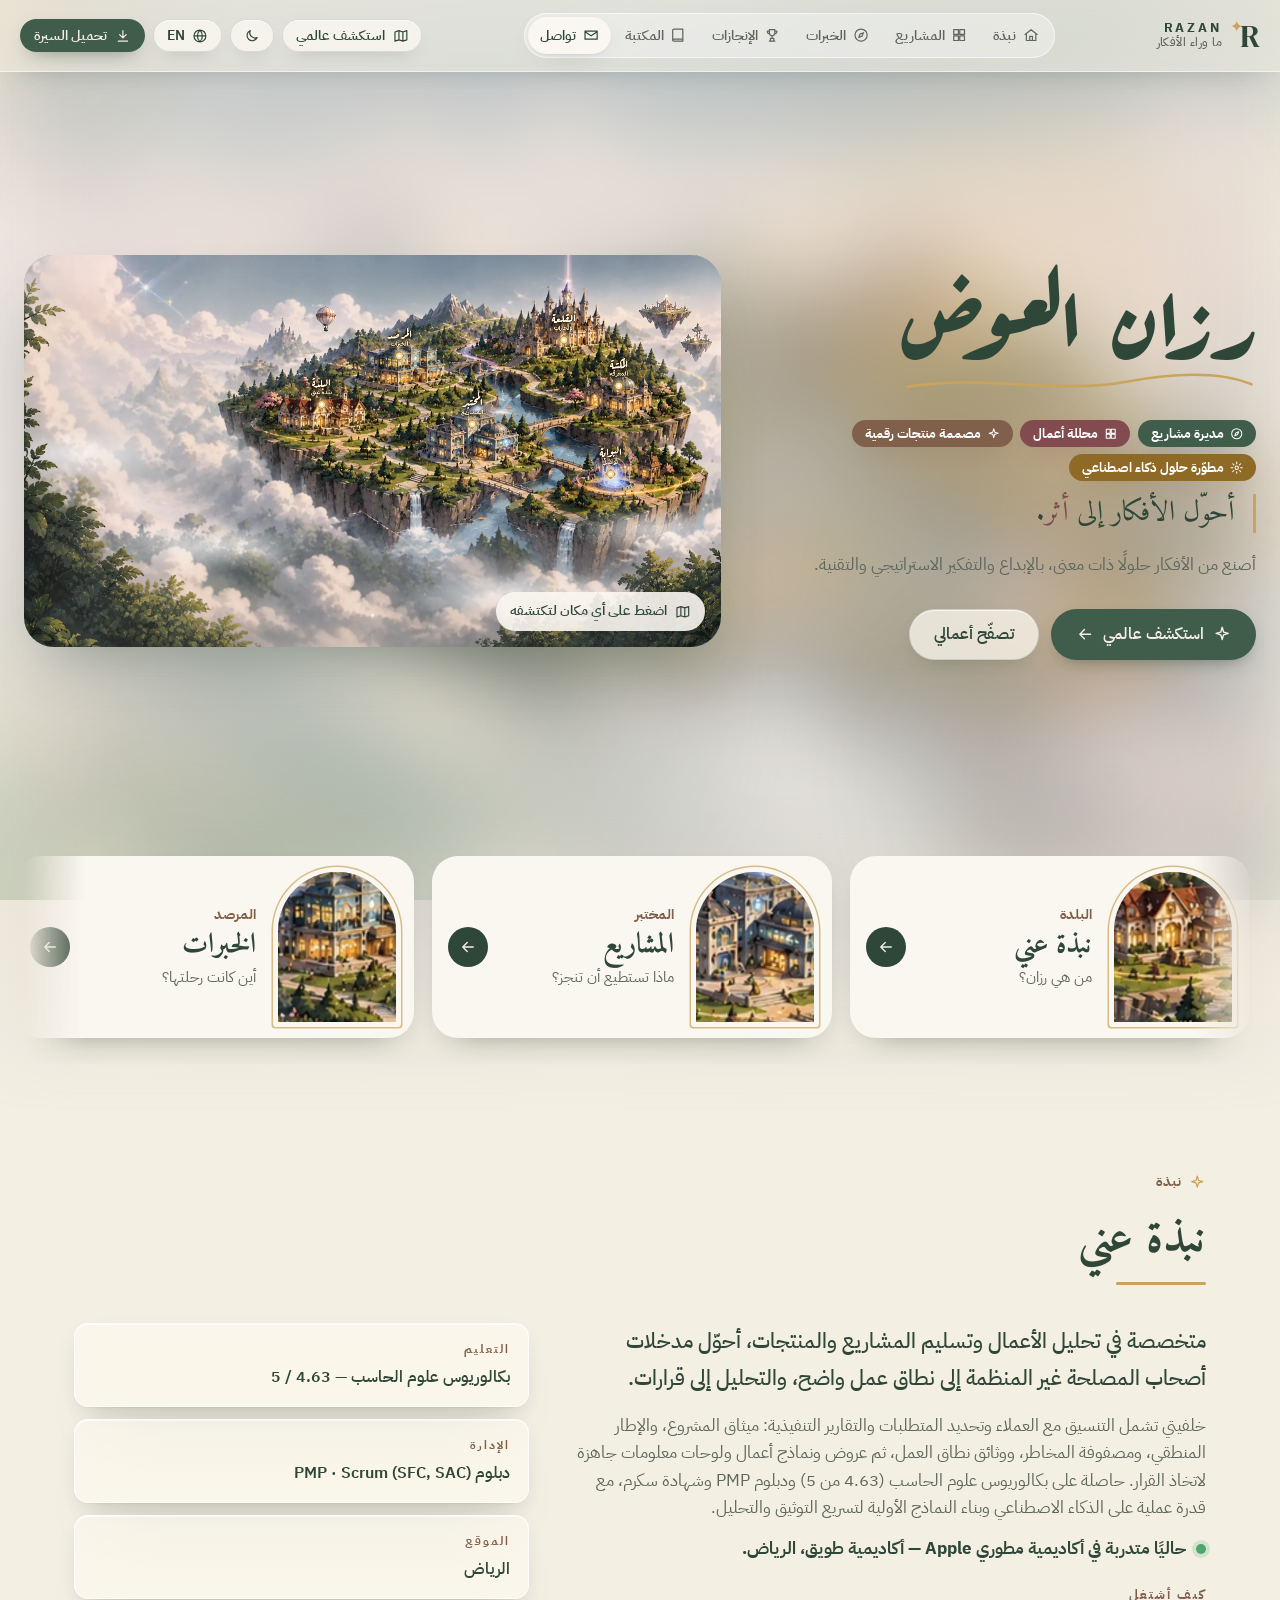
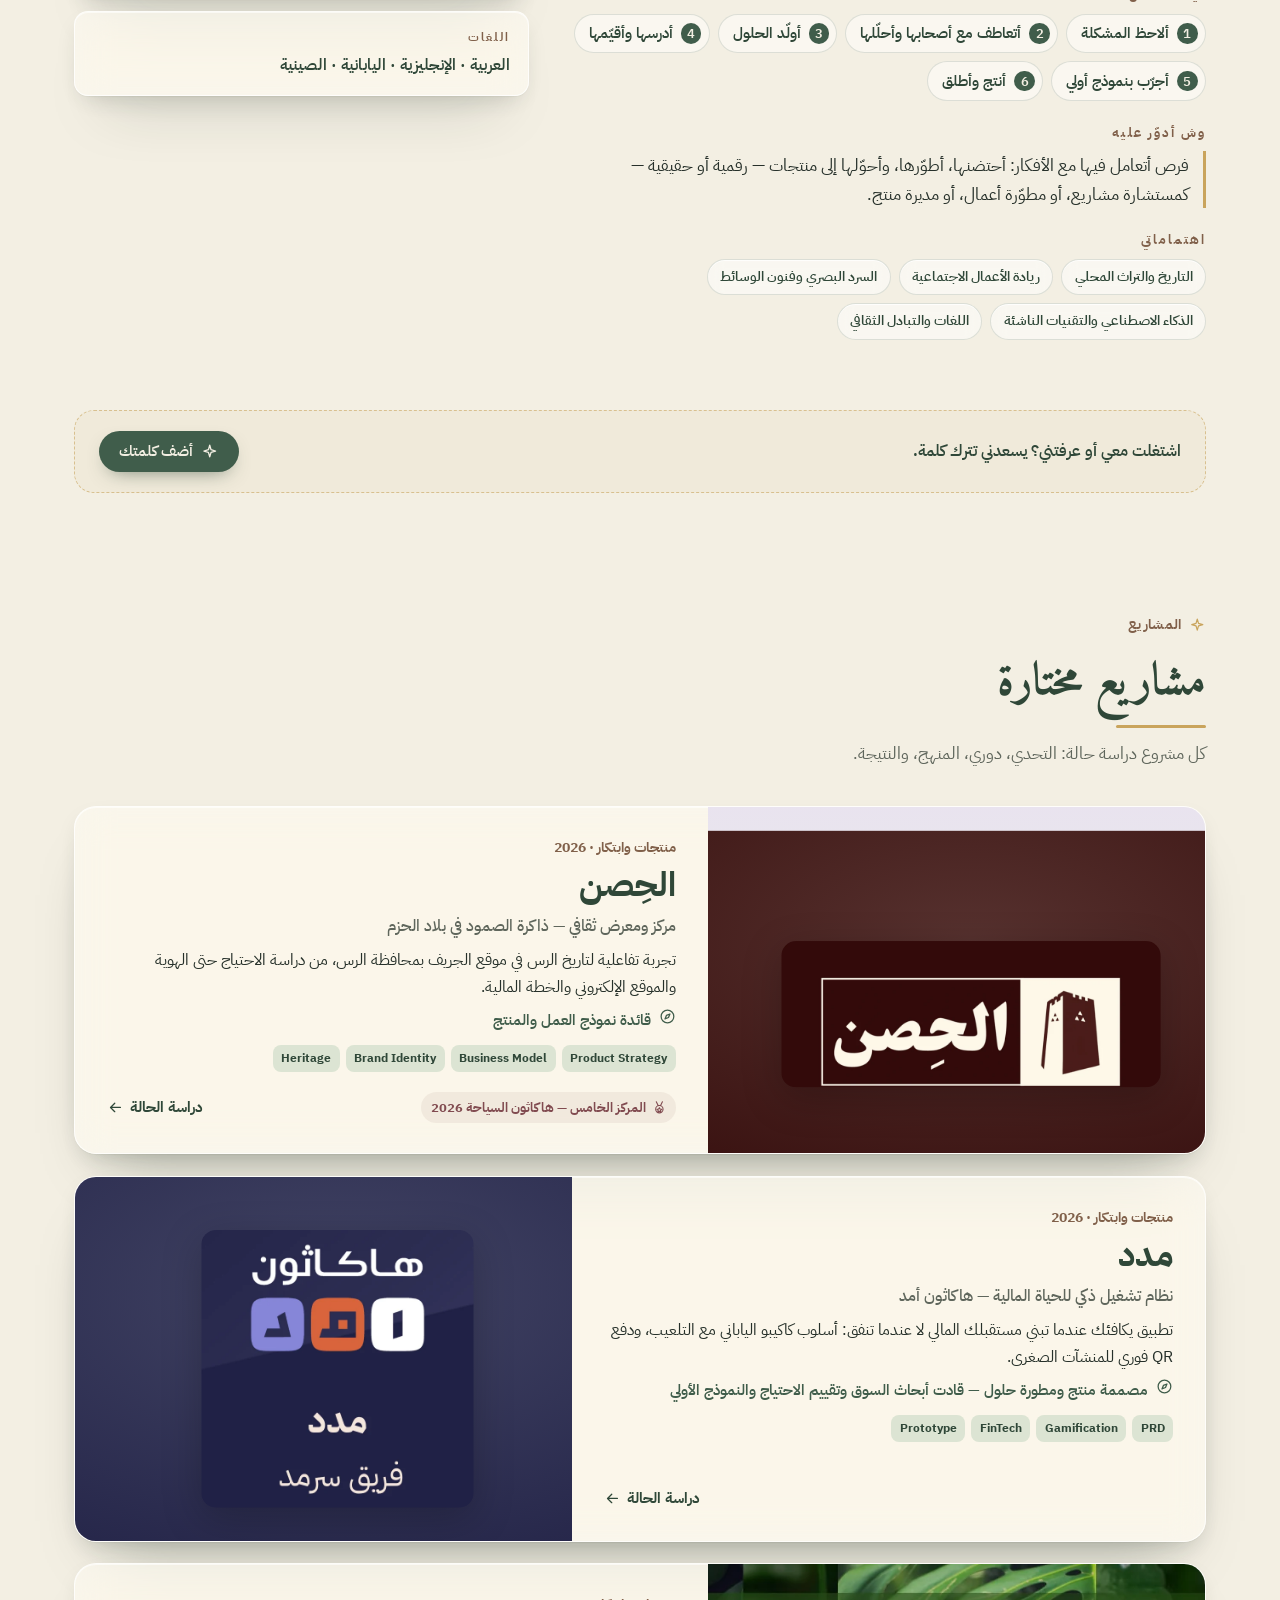
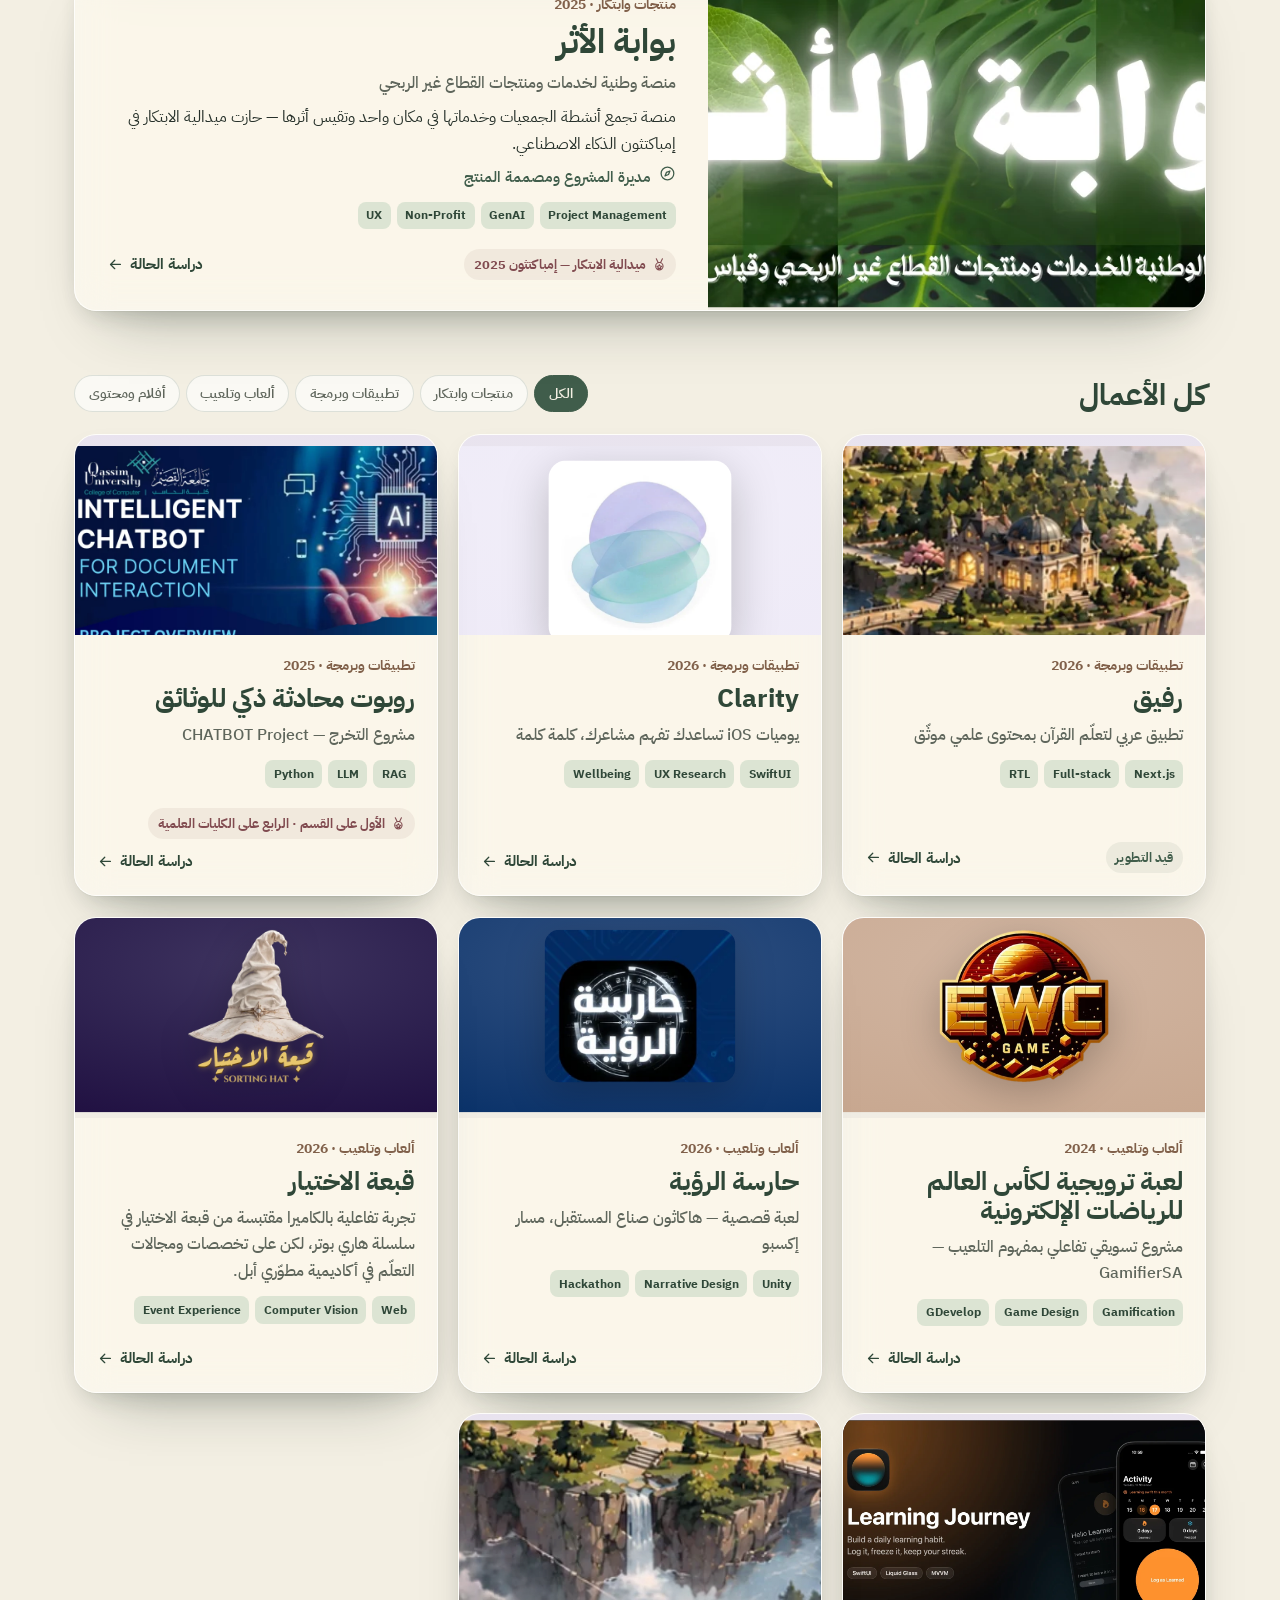
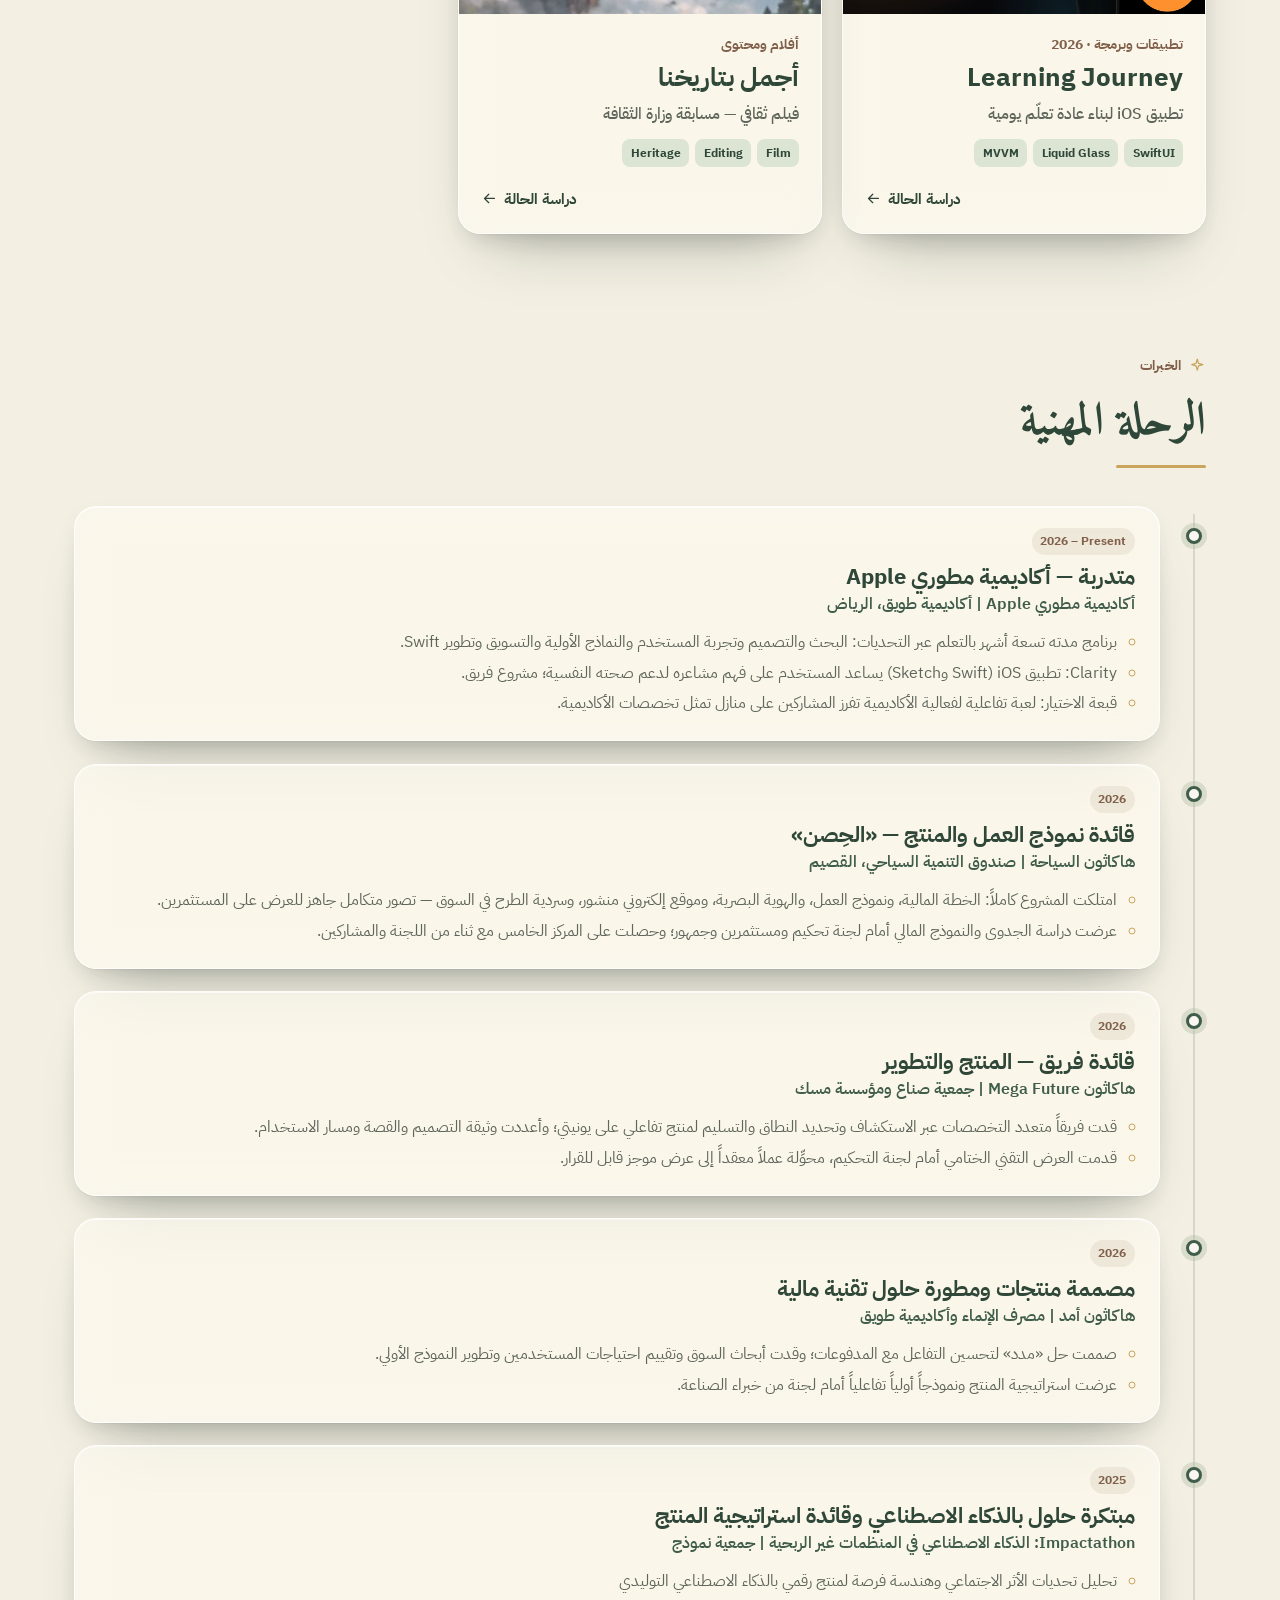
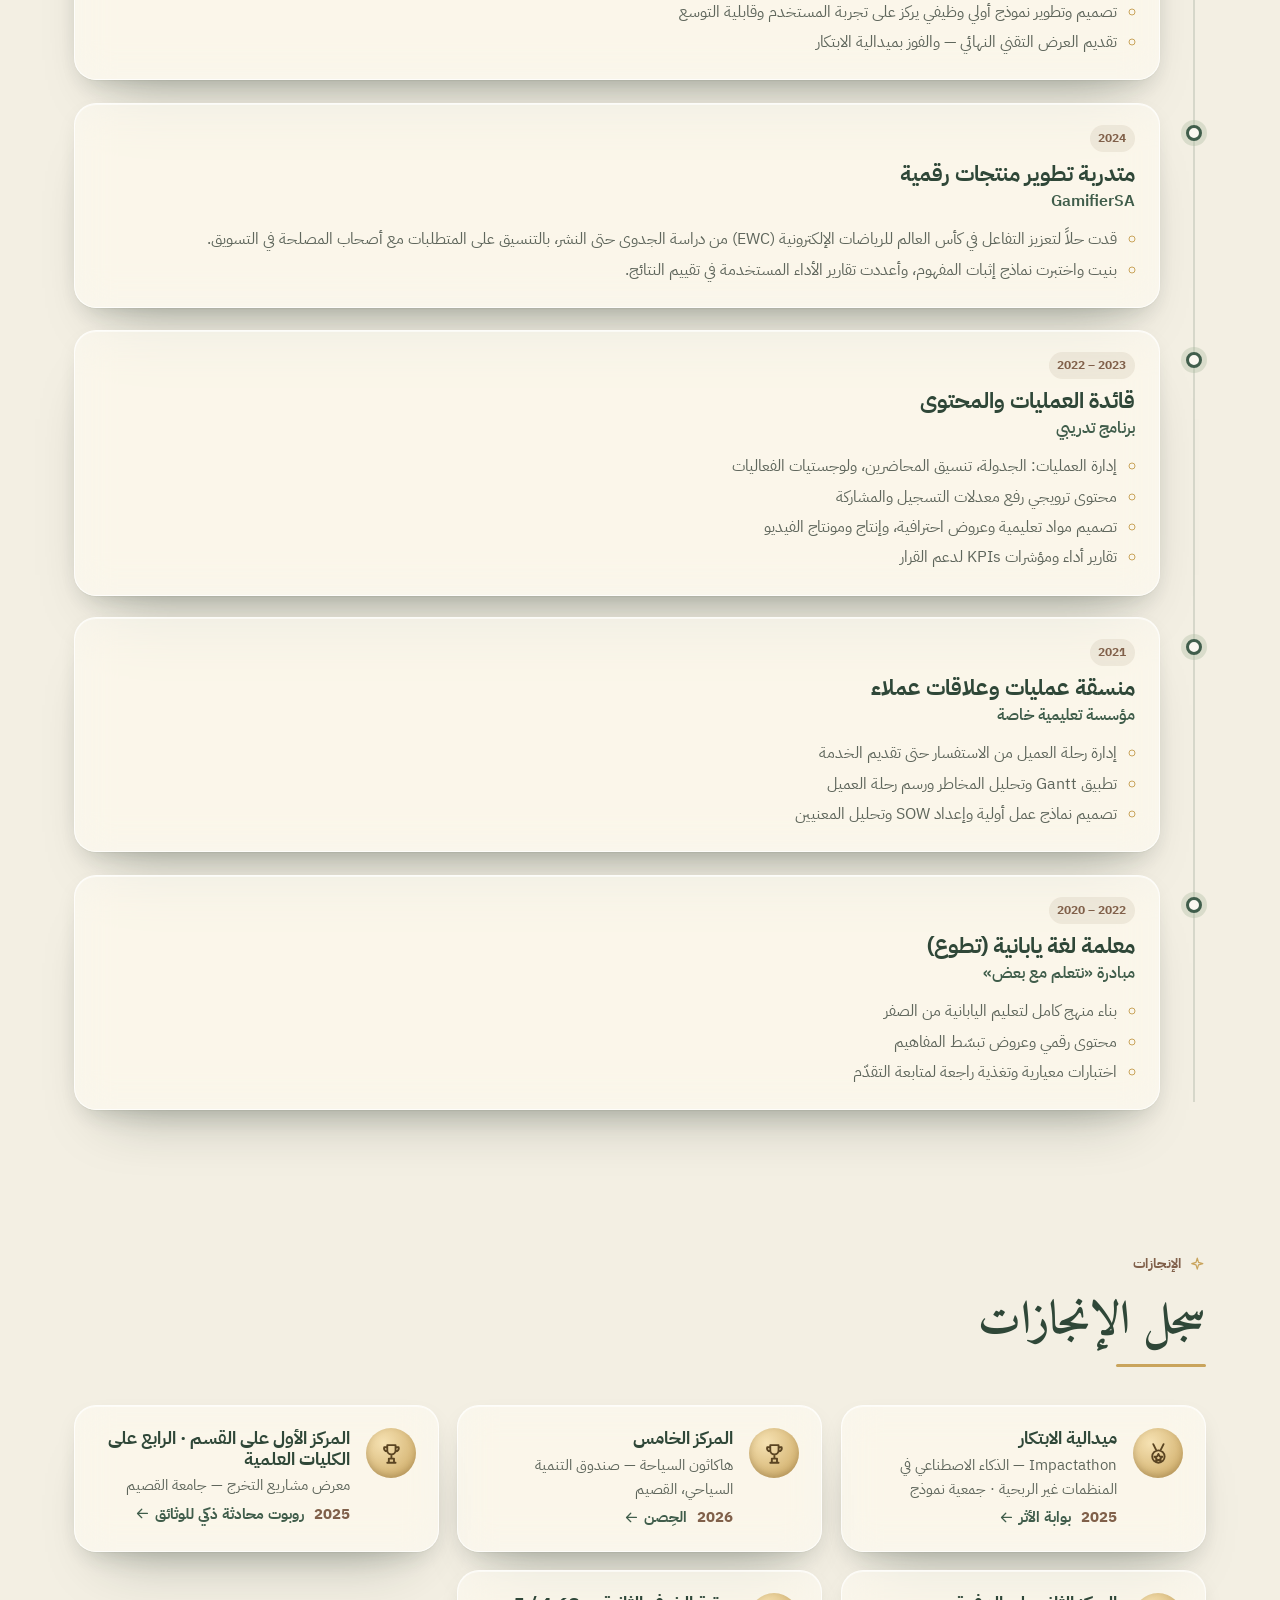
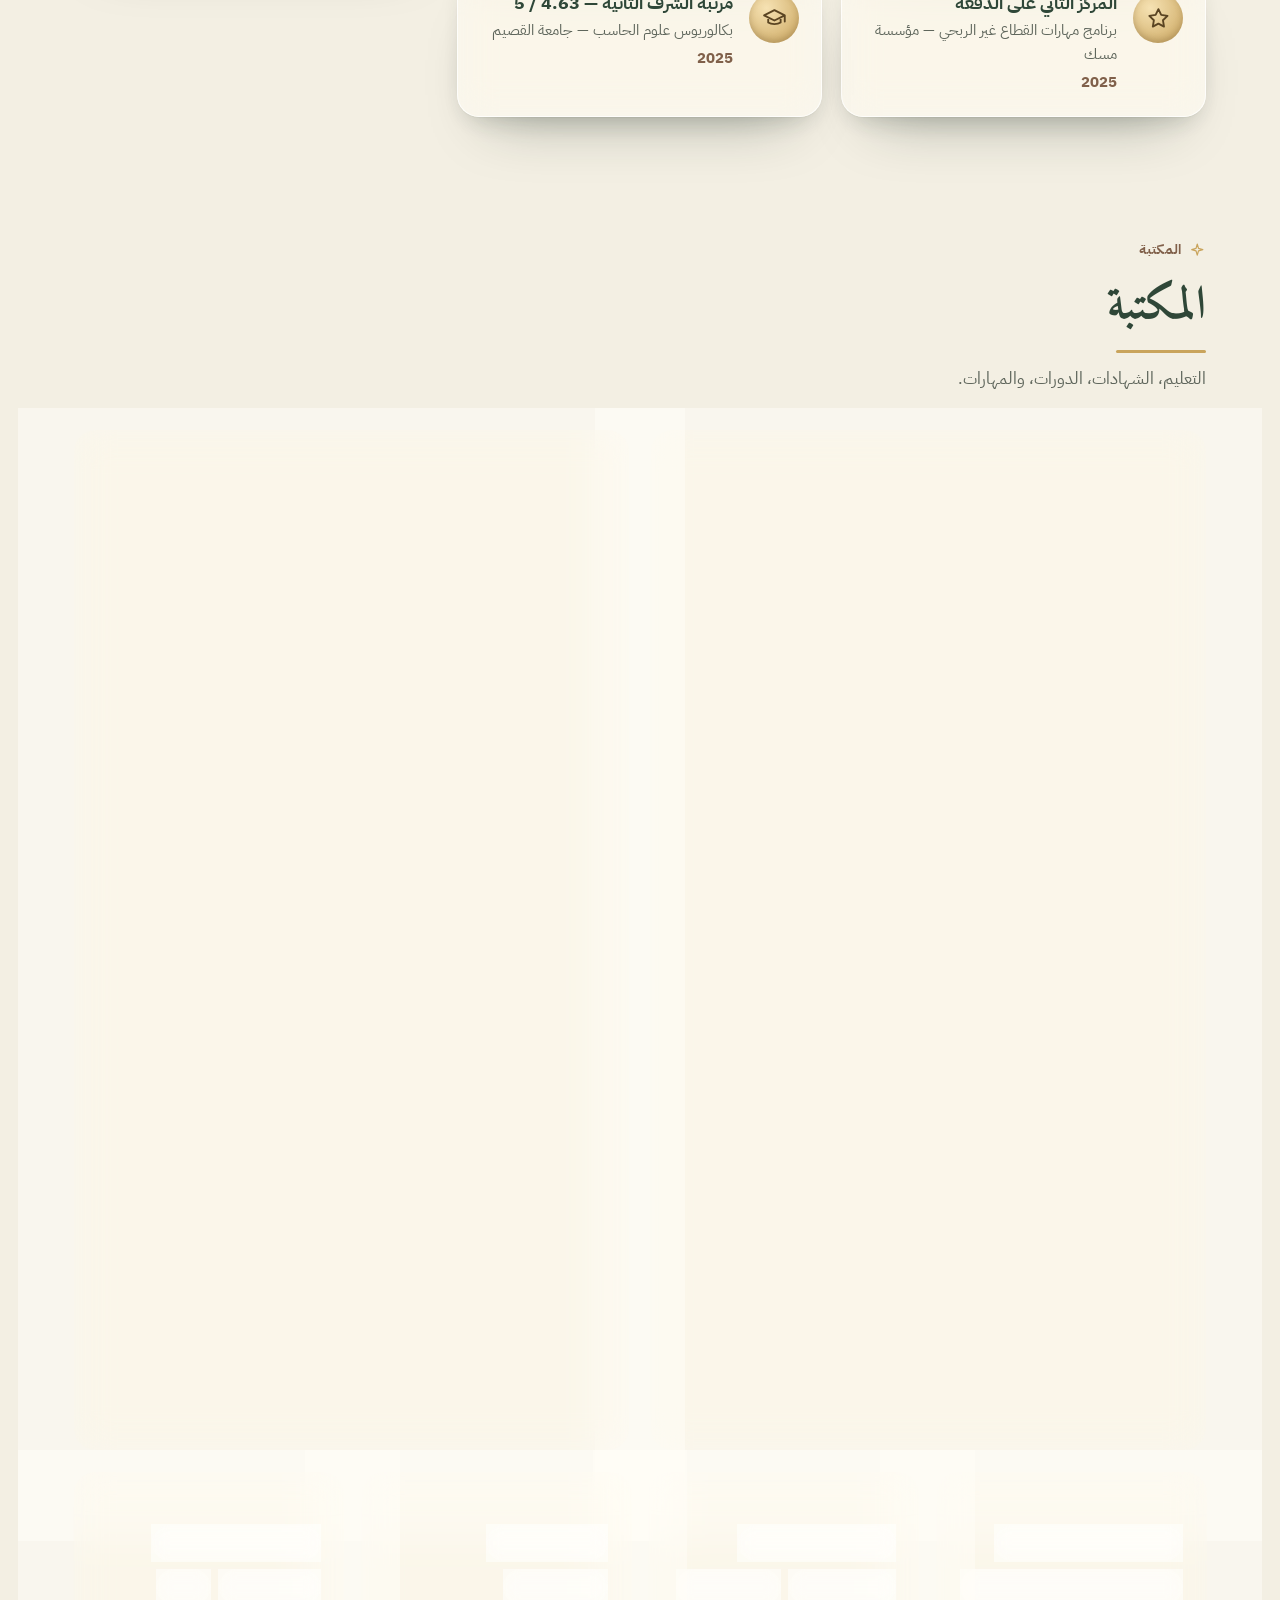
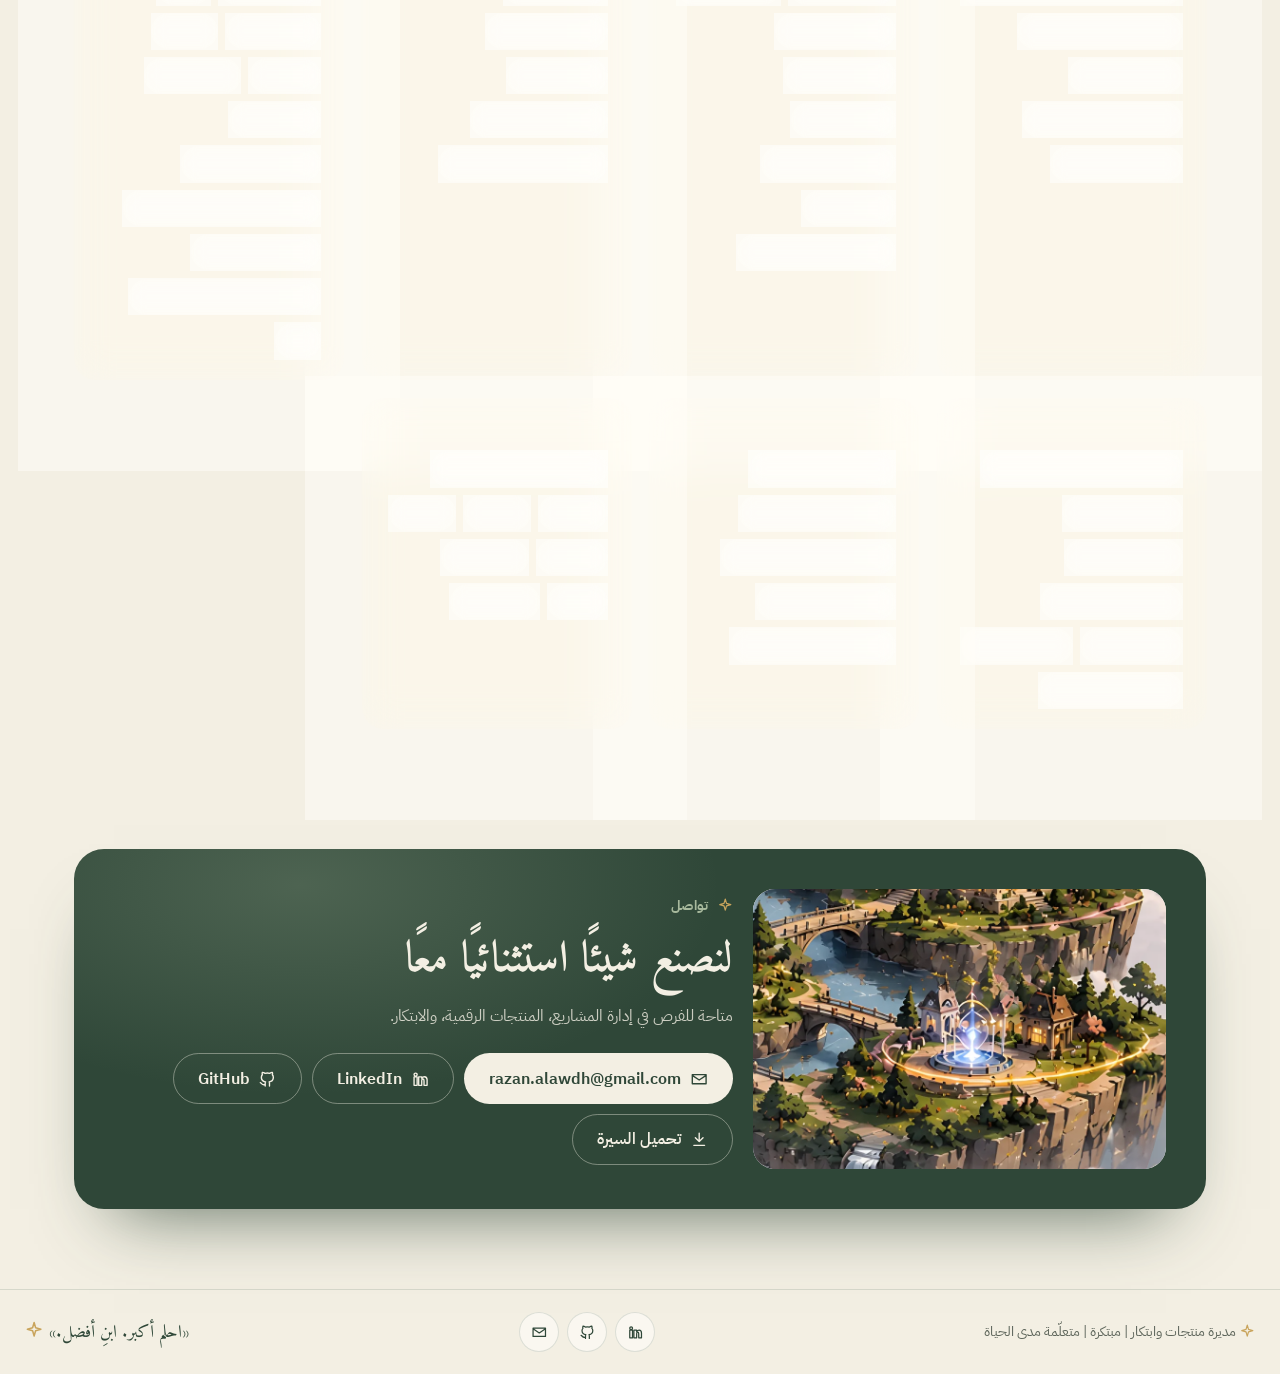
==== commit 9ece0b41: "Title: Product & Innovation Manager (site, footer, search info, CV PDFs)" ====
--- a/index.html
+++ b/index.html
@@ -13,13 +13,13 @@
 <link rel="stylesheet" href="assets/css/intro.css?v=74">
 <script>(function(){var d=document.documentElement,l=localStorage.getItem('rz-lang')||'ar',t=localStorage.getItem('rz-theme')||(matchMedia('(prefers-color-scheme: dark)').matches?'dark':'light');d.lang=l;d.dir=l==='ar'?'rtl':'ltr';d.dataset.theme=t;var k=localStorage.getItem('rz-look')||'3';if(k!=='0')d.dataset.look=k;})();</script>
 <title>Razan Al-Awadh — Turning Ideas into Impact</title>
-<meta name="description" content="أحوّل الأفكار إلى أثر · مديرة مشاريع، محللة أعمال، مصممة منتجات رقمية ومطوّرة حلول ذكاء اصطناعي. Turning ideas into impact.">
+<meta name="description" content="أحوّل الأفكار إلى أثر · مديرة منتجات وابتكار، محللة أعمال، مصممة منتجات رقمية ومطوّرة حلول ذكاء اصطناعي. Turning ideas into impact.">
 <link rel="canonical" href="https://rznpro.github.io/razan-portfolio/">
 <meta property="og:type" content="website">
 <meta property="og:site_name" content="RAZAN — Beyond Ideas">
 <meta property="og:locale" content="ar_SA"><meta property="og:locale:alternate" content="en_US">
 <meta property="og:title" content="رزان العوض — Razan Al-Awadh">
-<meta property="og:description" content="أحوّل الأفكار إلى أثر · مديرة مشاريع، محللة أعمال، مصممة منتجات رقمية ومطوّرة حلول ذكاء اصطناعي. Turning ideas into impact.">
+<meta property="og:description" content="أحوّل الأفكار إلى أثر · مديرة منتجات وابتكار، محللة أعمال، مصممة منتجات رقمية ومطوّرة حلول ذكاء اصطناعي. Turning ideas into impact.">
 <meta property="og:url" content="https://rznpro.github.io/razan-portfolio/">
 <meta property="og:image" content="https://rznpro.github.io/razan-portfolio/assets/img/og.jpg">
 <meta property="og:image:width" content="1200"><meta property="og:image:height" content="630">
@@ -28,7 +28,7 @@
 <script type="application/ld+json">
 {"@context":"https://schema.org","@type":"Person","name":"Razan Al-Awadh","alternateName":"رزان العوض",
  "url":"https://rznpro.github.io/razan-portfolio/","image":"https://rznpro.github.io/razan-portfolio/assets/img/og.jpg",
- "jobTitle":"Project Manager – GenAI","description":"Project management, innovation, product design and AI solutions — turning ideas into impact.",
+ "jobTitle":"Product & Innovation Manager","description":"Project management, innovation, product design and AI solutions — turning ideas into impact.",
  "address":{"@type":"PostalAddress","addressLocality":"Riyadh","addressCountry":"SA"},
  "knowsAbout":["Project Management","Product Design","Business Analysis","Generative AI","Innovation"],
  "sameAs":["https://www.linkedin.com/in/razan-alawadh","https://github.com/RZNpro"]}
@@ -47,7 +47,7 @@
   <section id="contact" class="sec" aria-labelledby="contact-t"></section>
 </main>
 <footer id="site-footer"></footer>
-<script src="assets/js/content.js?v=77"></script>
+<script src="assets/js/content.js?v=78"></script>
 <script src="assets/js/draft.js?v=37"></script>
 <script src="assets/js/common.js?v=76"></script>
 <script src="assets/js/world-art.js?v=65"></script>
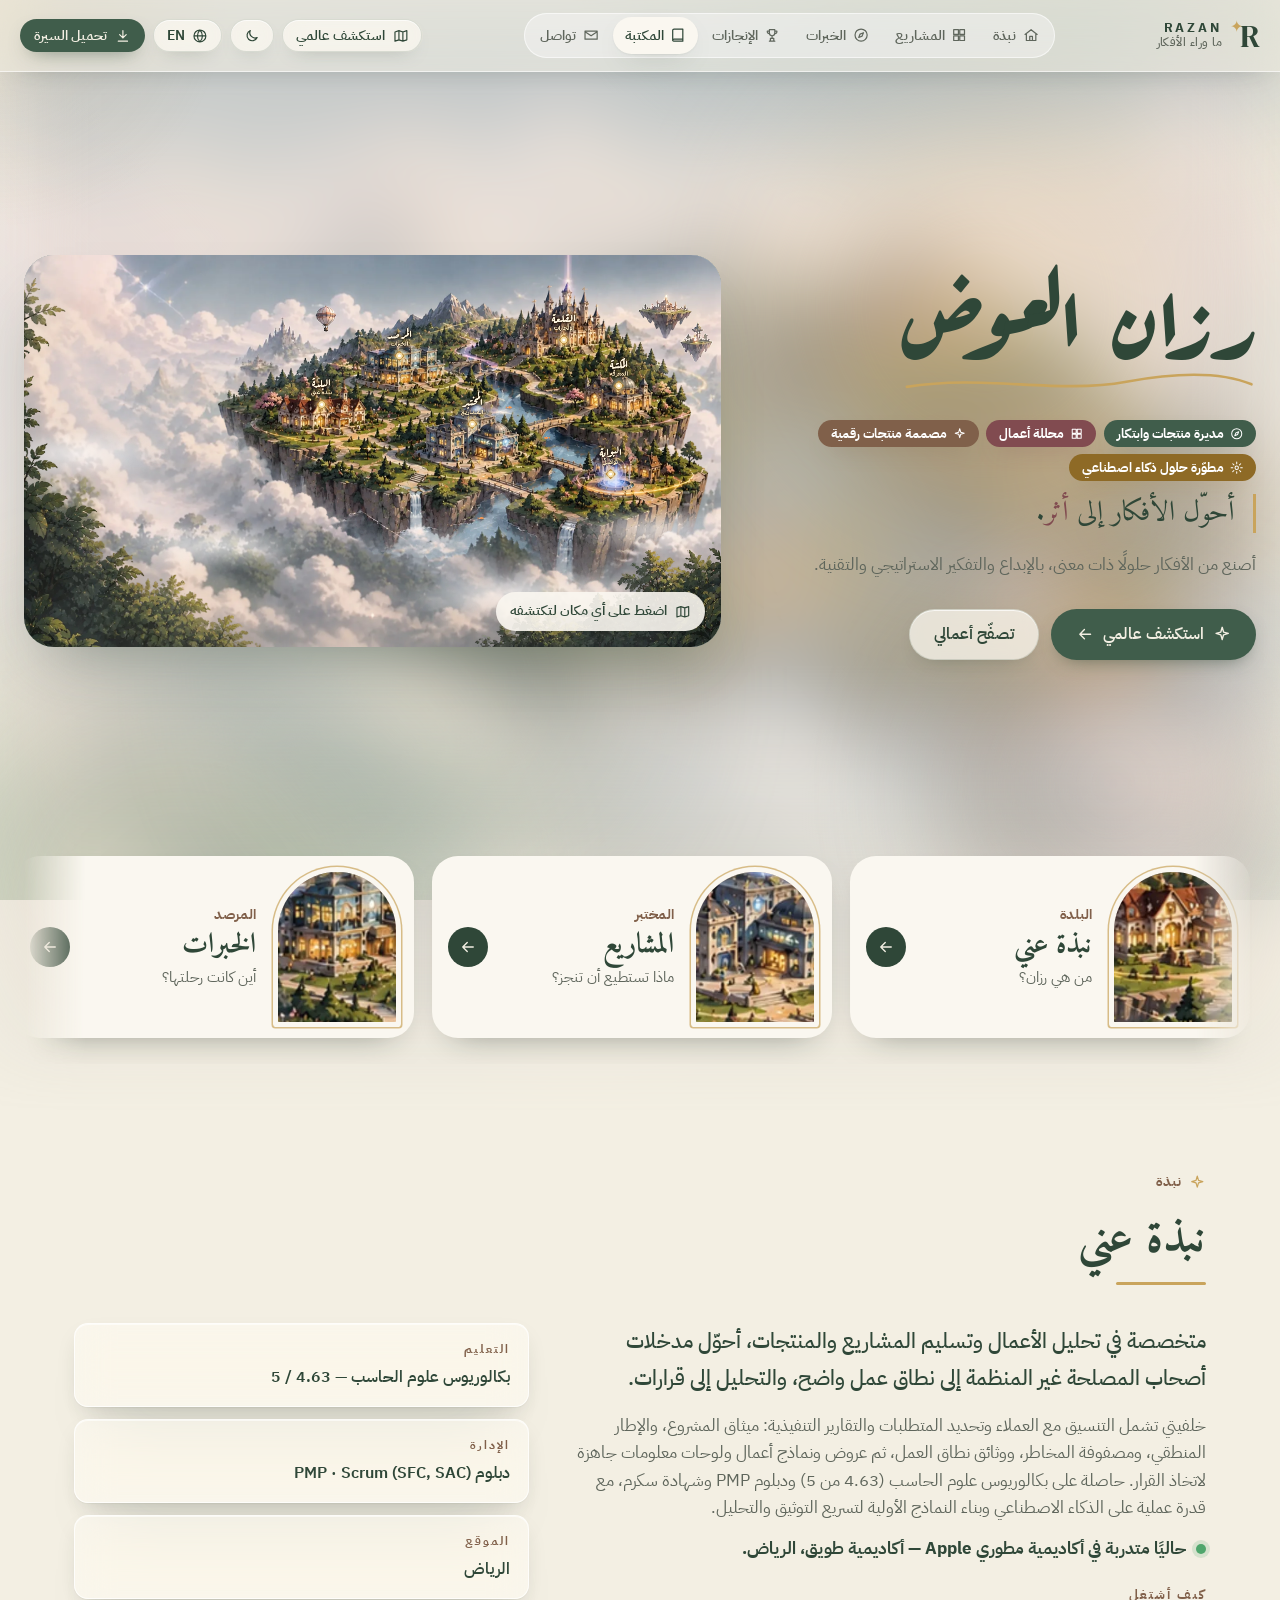
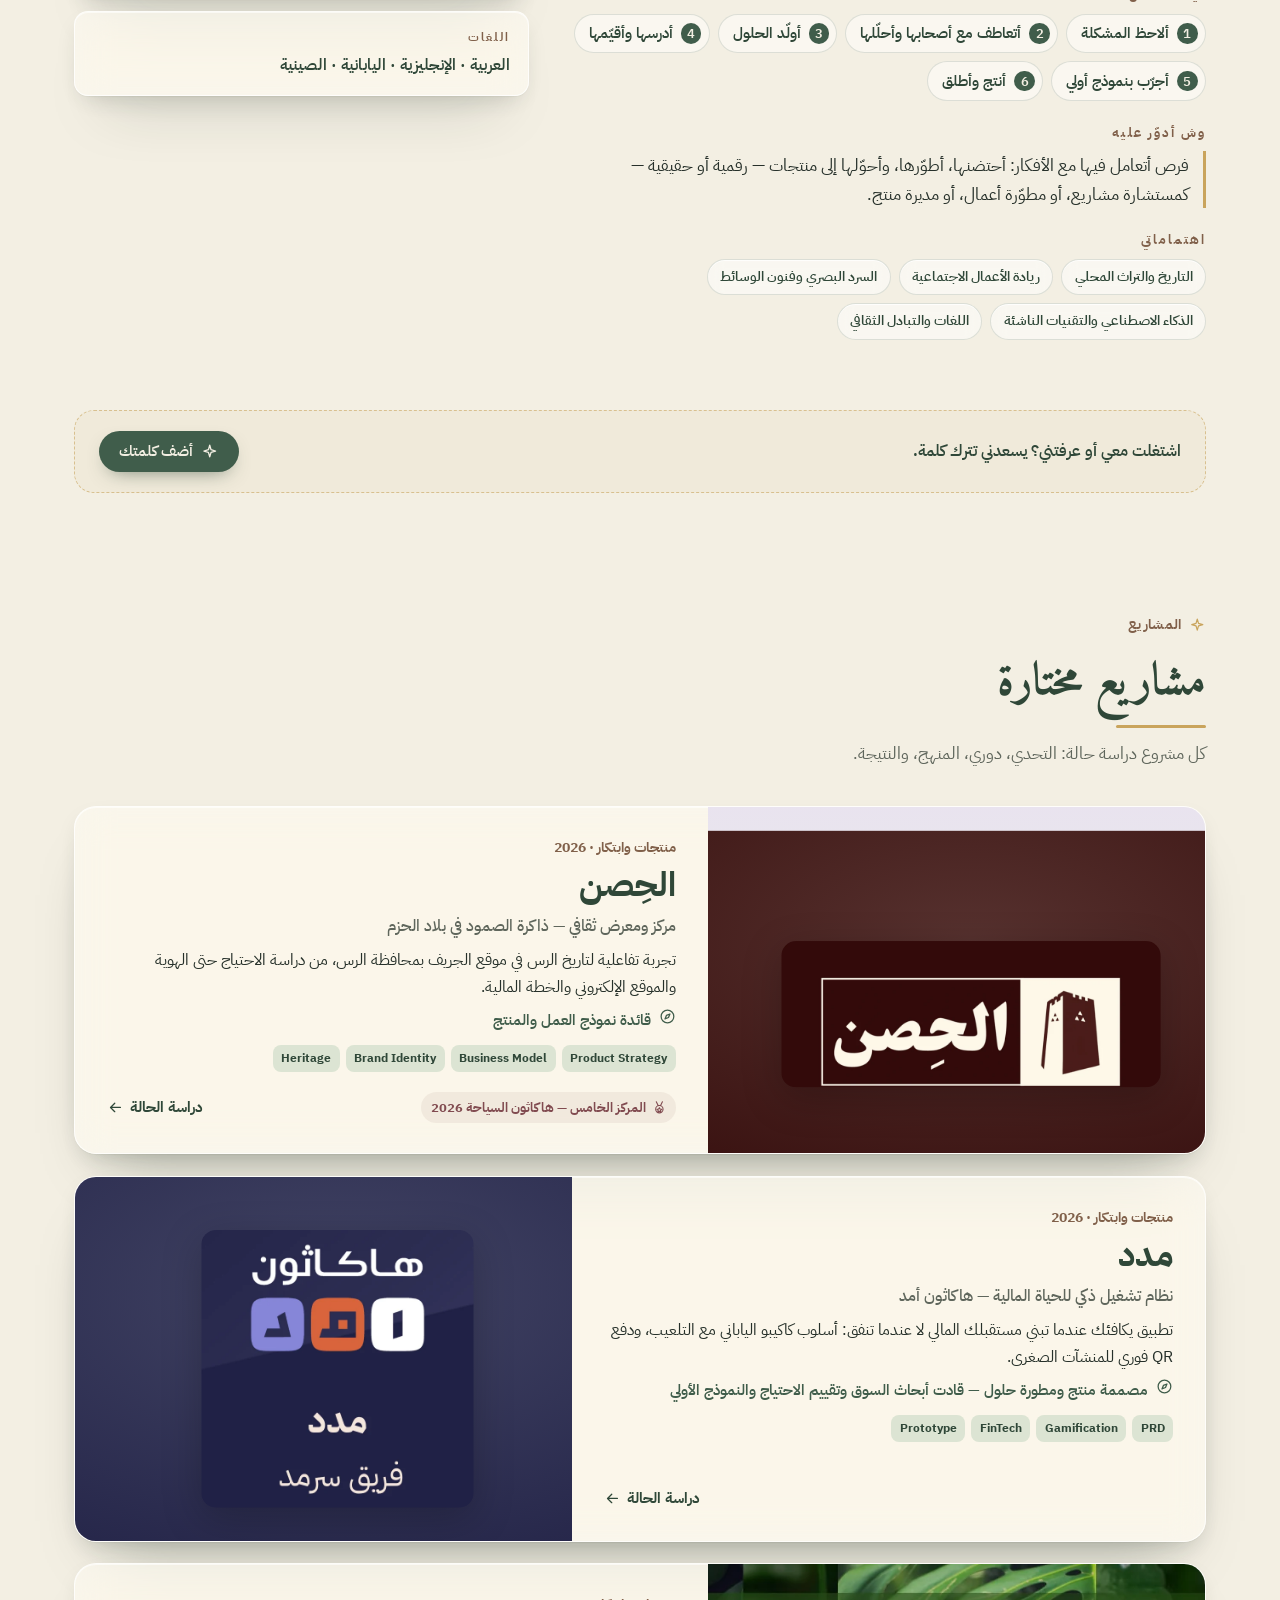
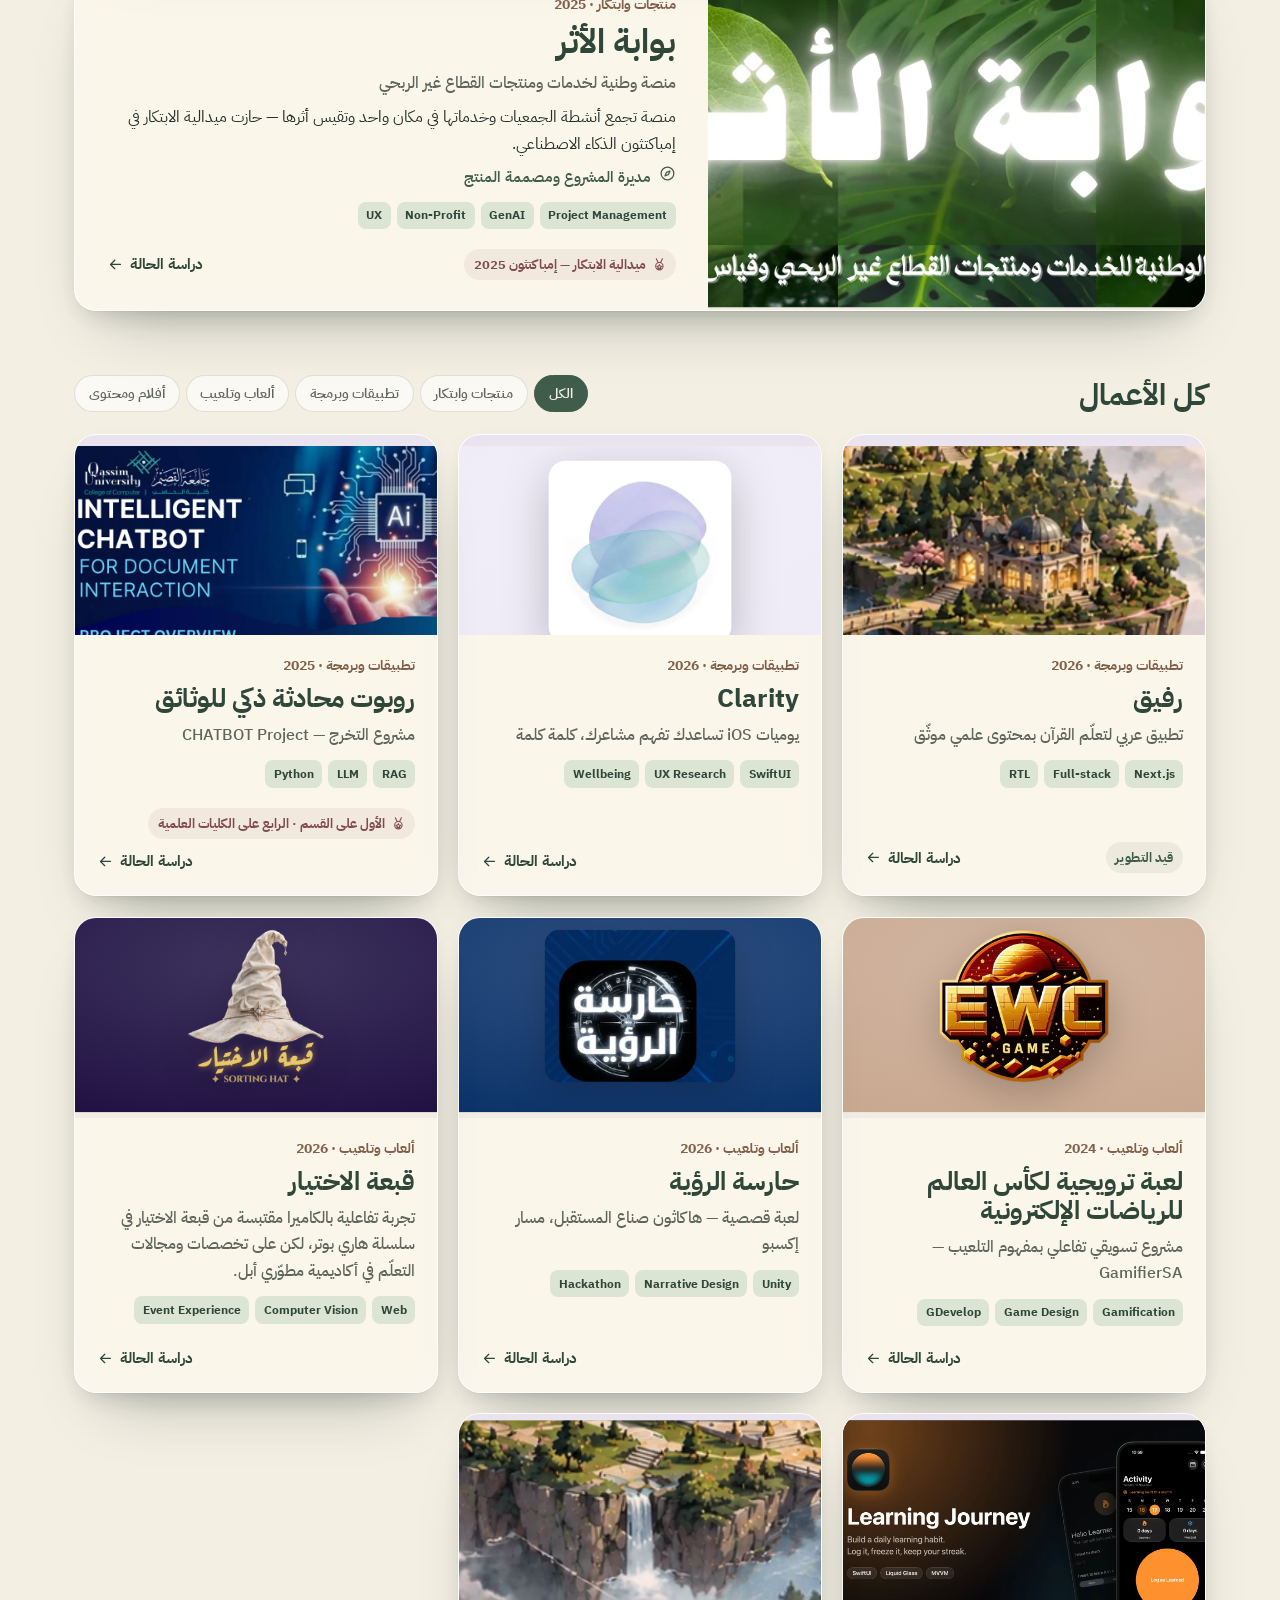
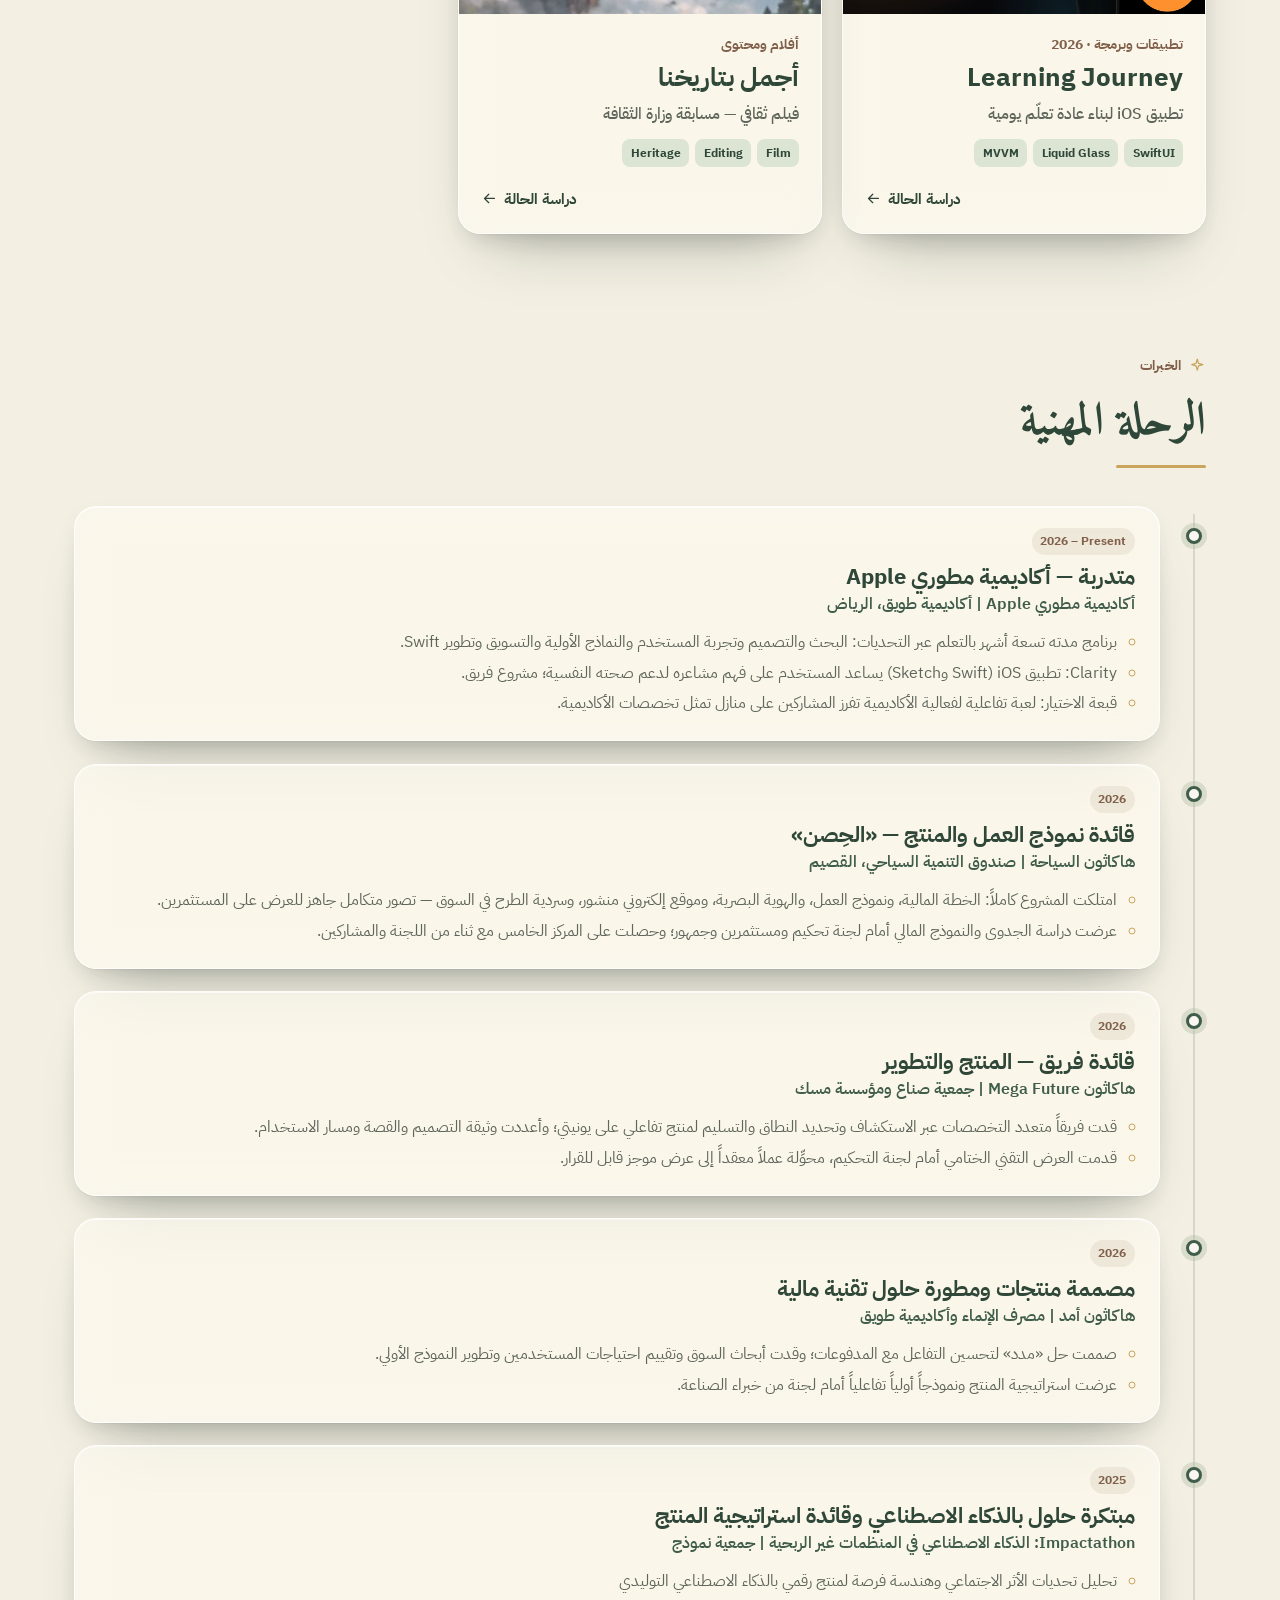
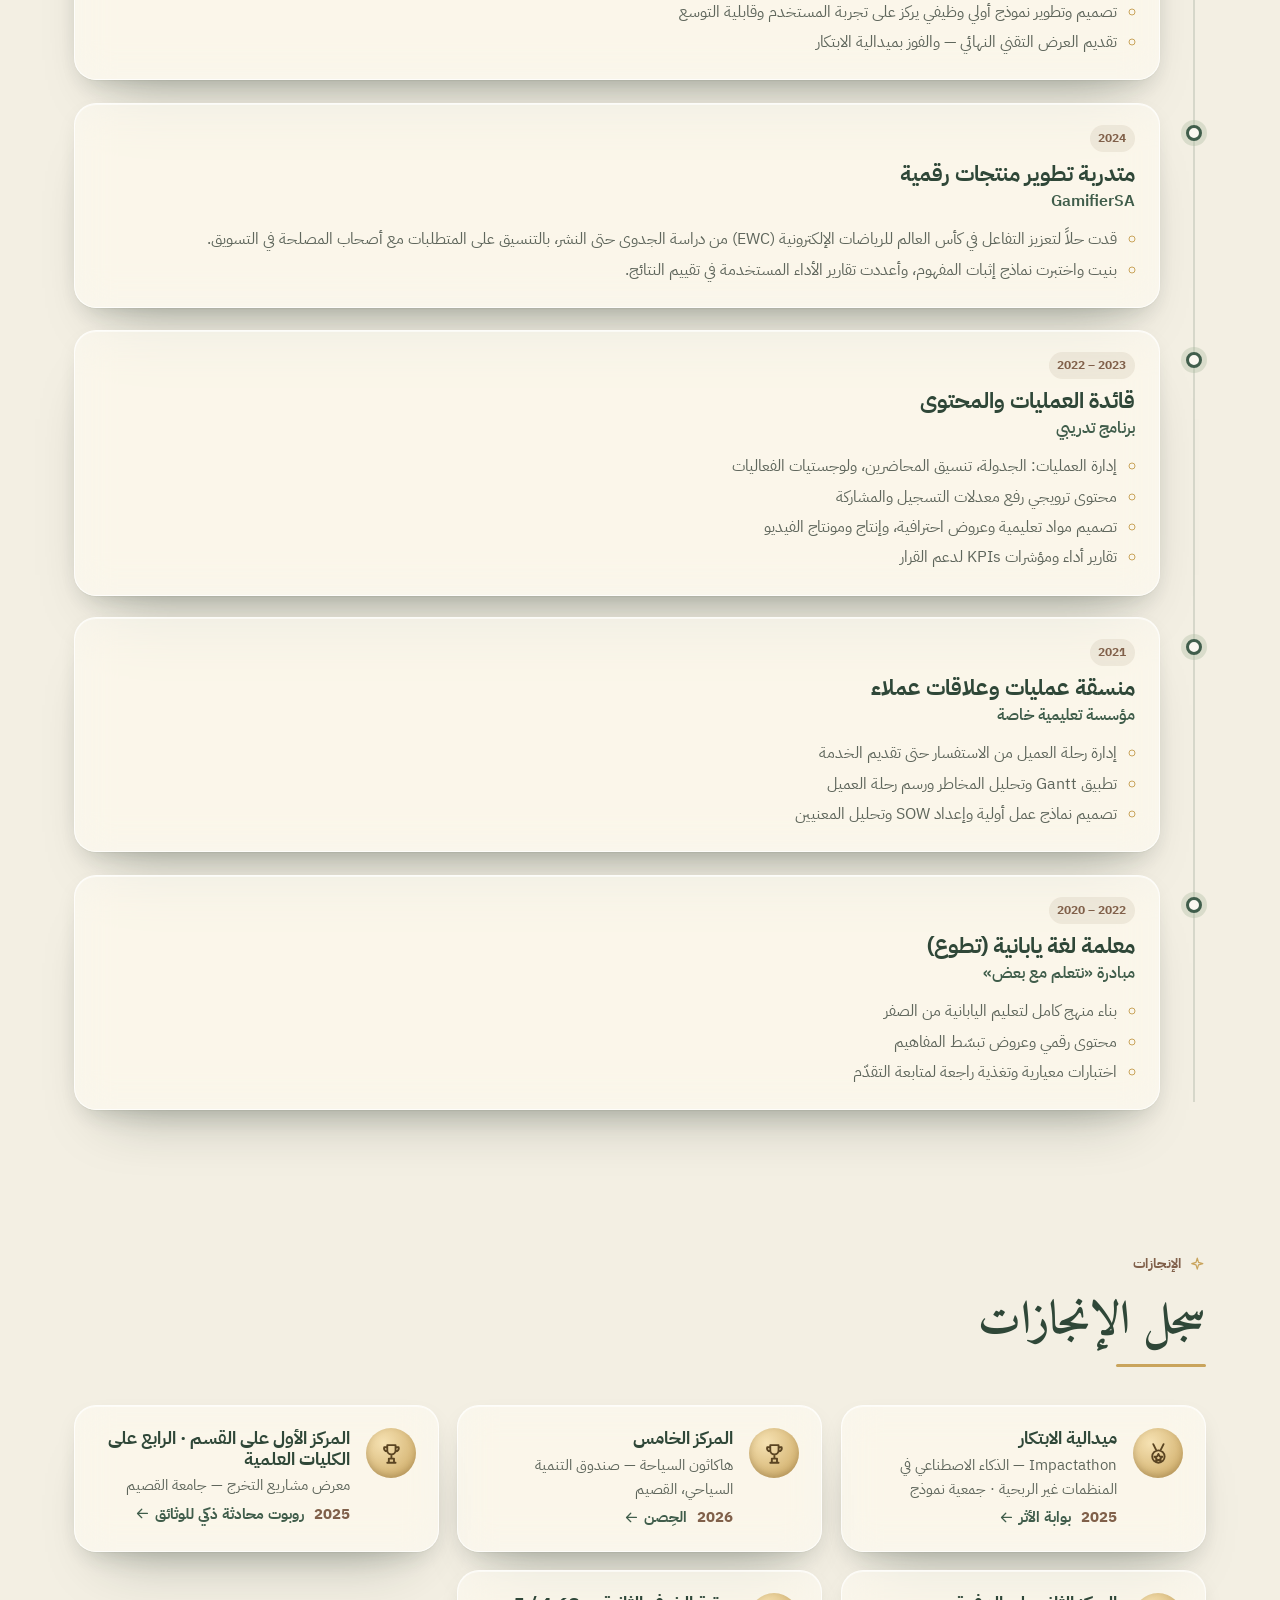
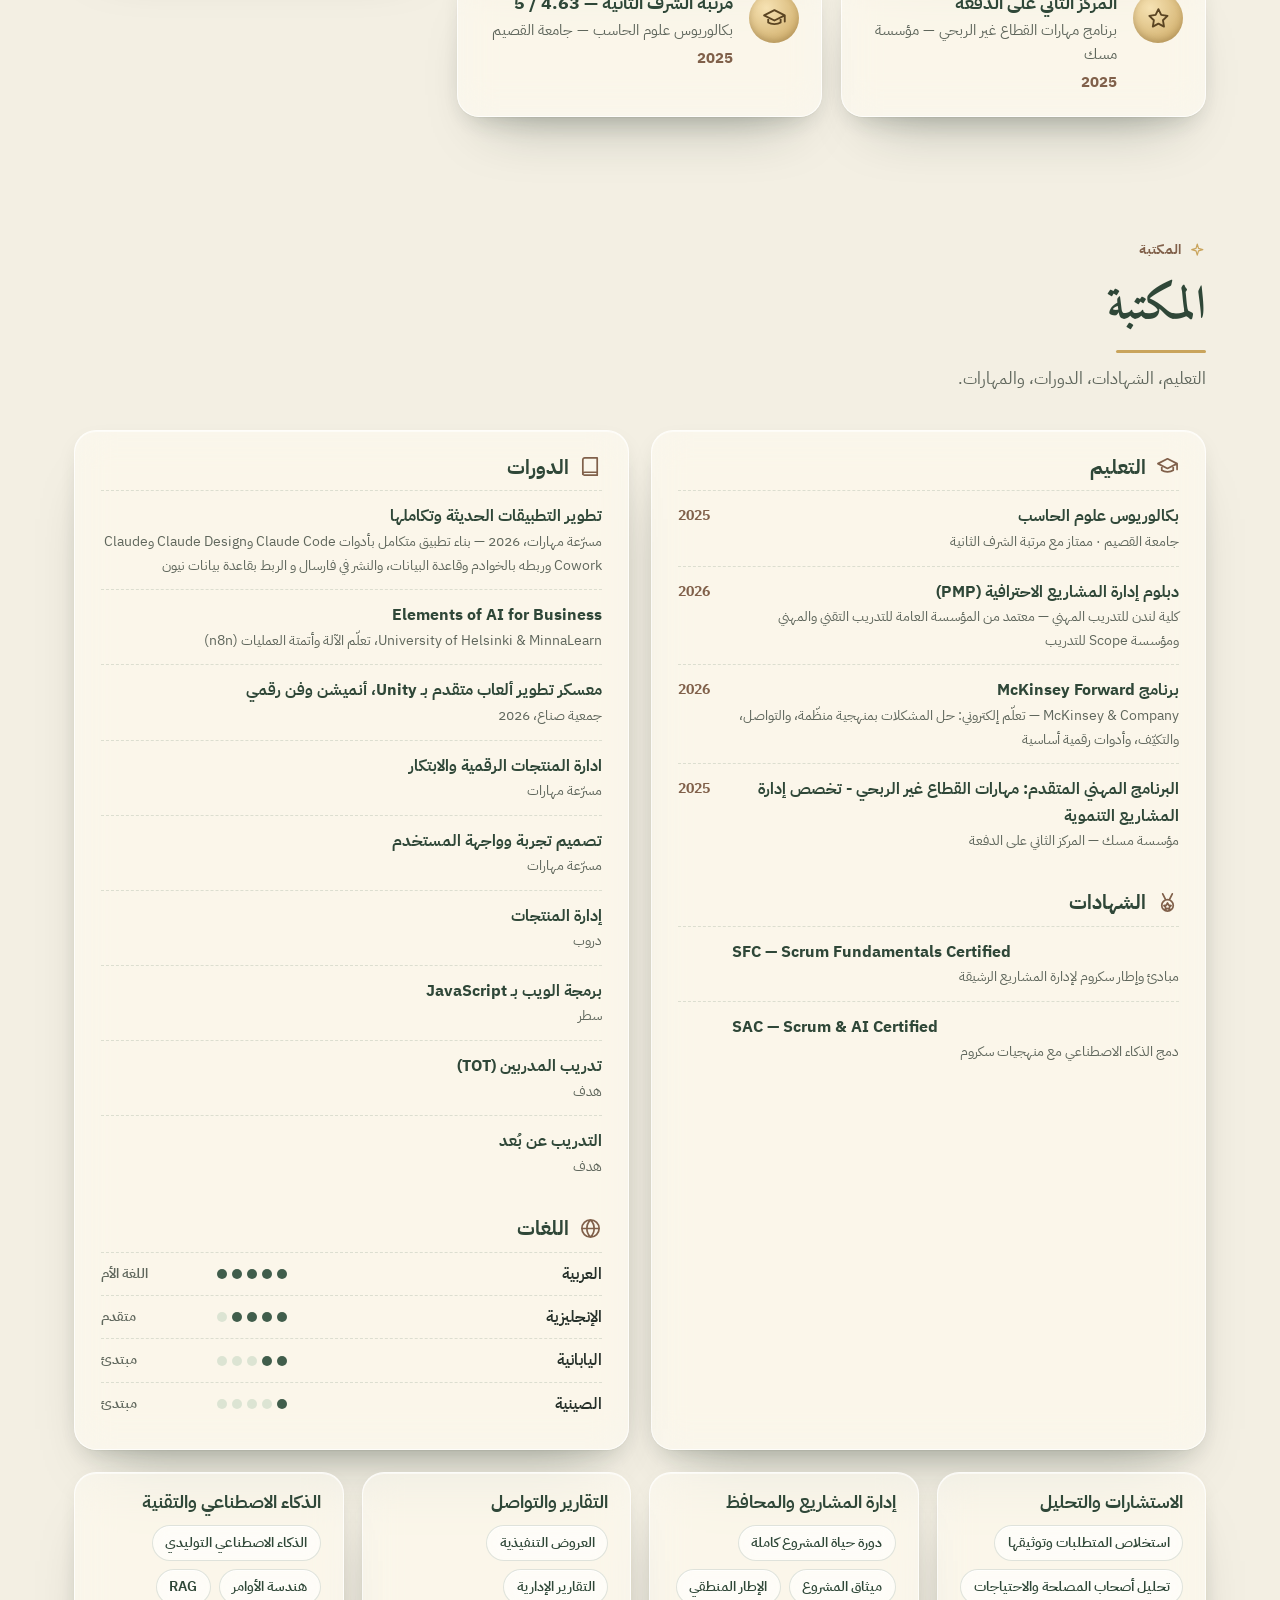
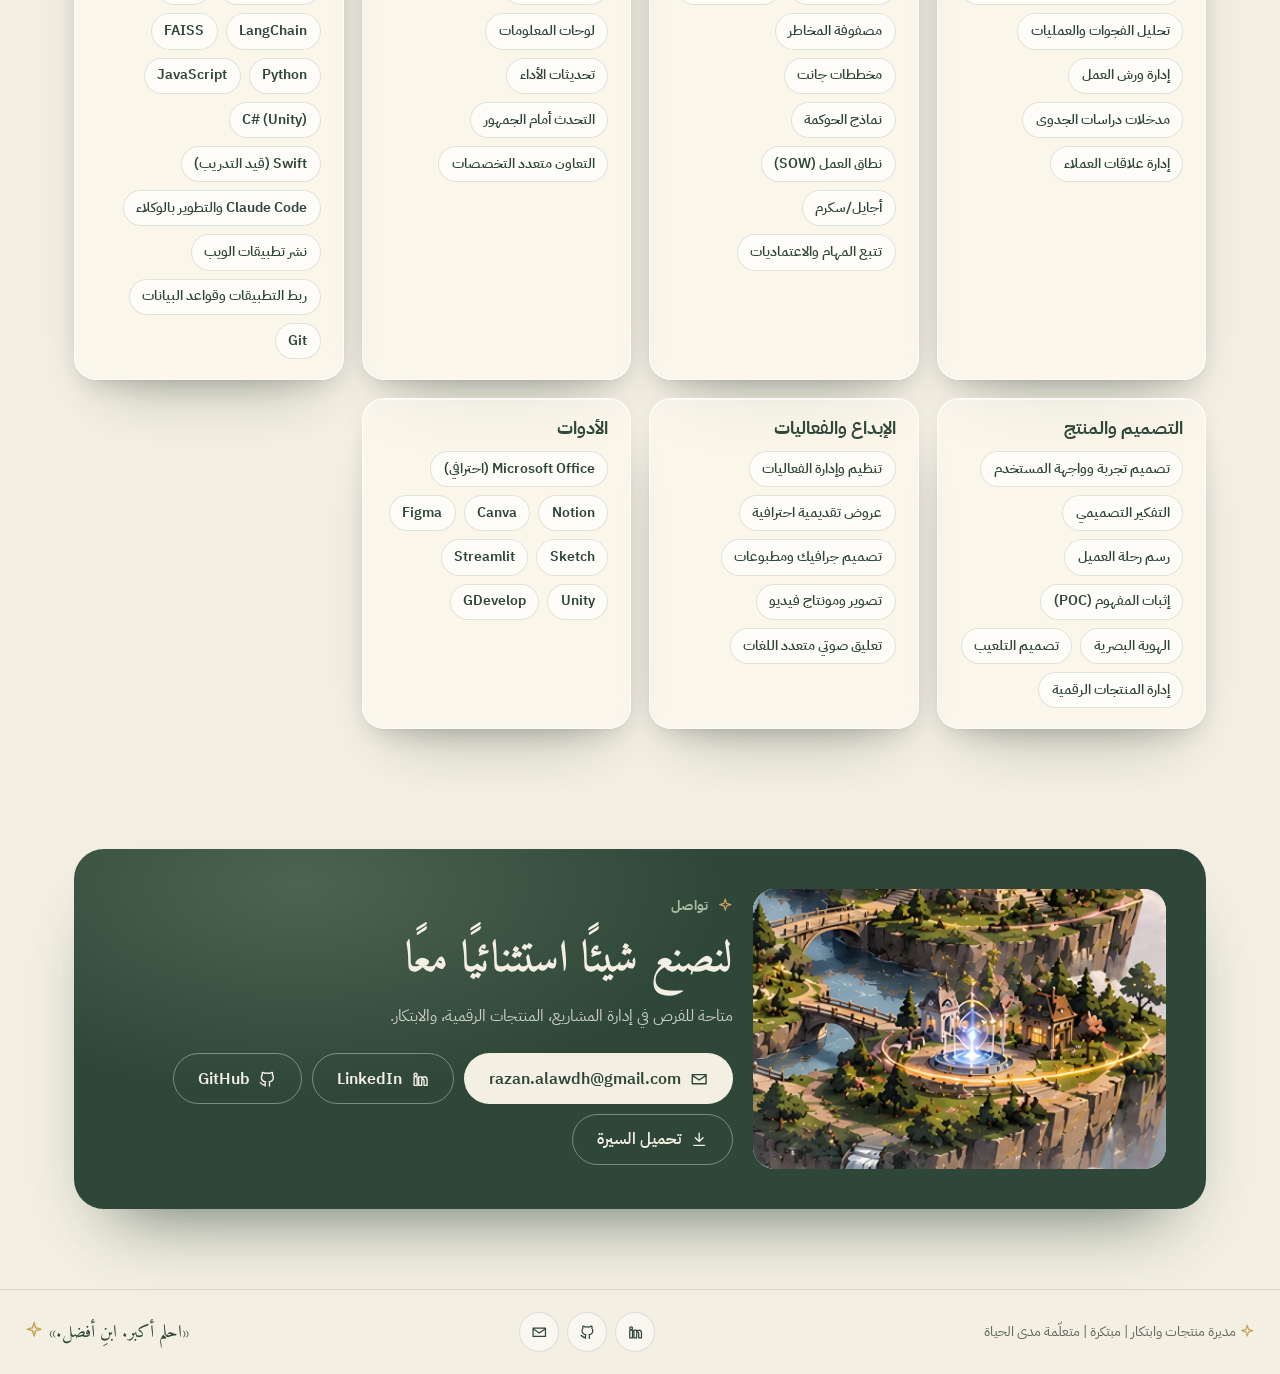
==== commit 28236688: "README: new features and fresh screenshots (map at night, site by day, new title); hero pill shows t" ====
--- a/index.html
+++ b/index.html
@@ -52,7 +52,7 @@
 <script src="assets/js/common.js?v=76"></script>
 <script src="assets/js/world-art.js?v=65"></script>
 <script src="assets/js/home.js?v=77"></script>
-<script src="assets/js/intro.js?v=37"></script>
+<script src="assets/js/intro.js?v=79"></script>
 <script src="assets/js/looks.js?v=68"></script>
 </body>
 </html>
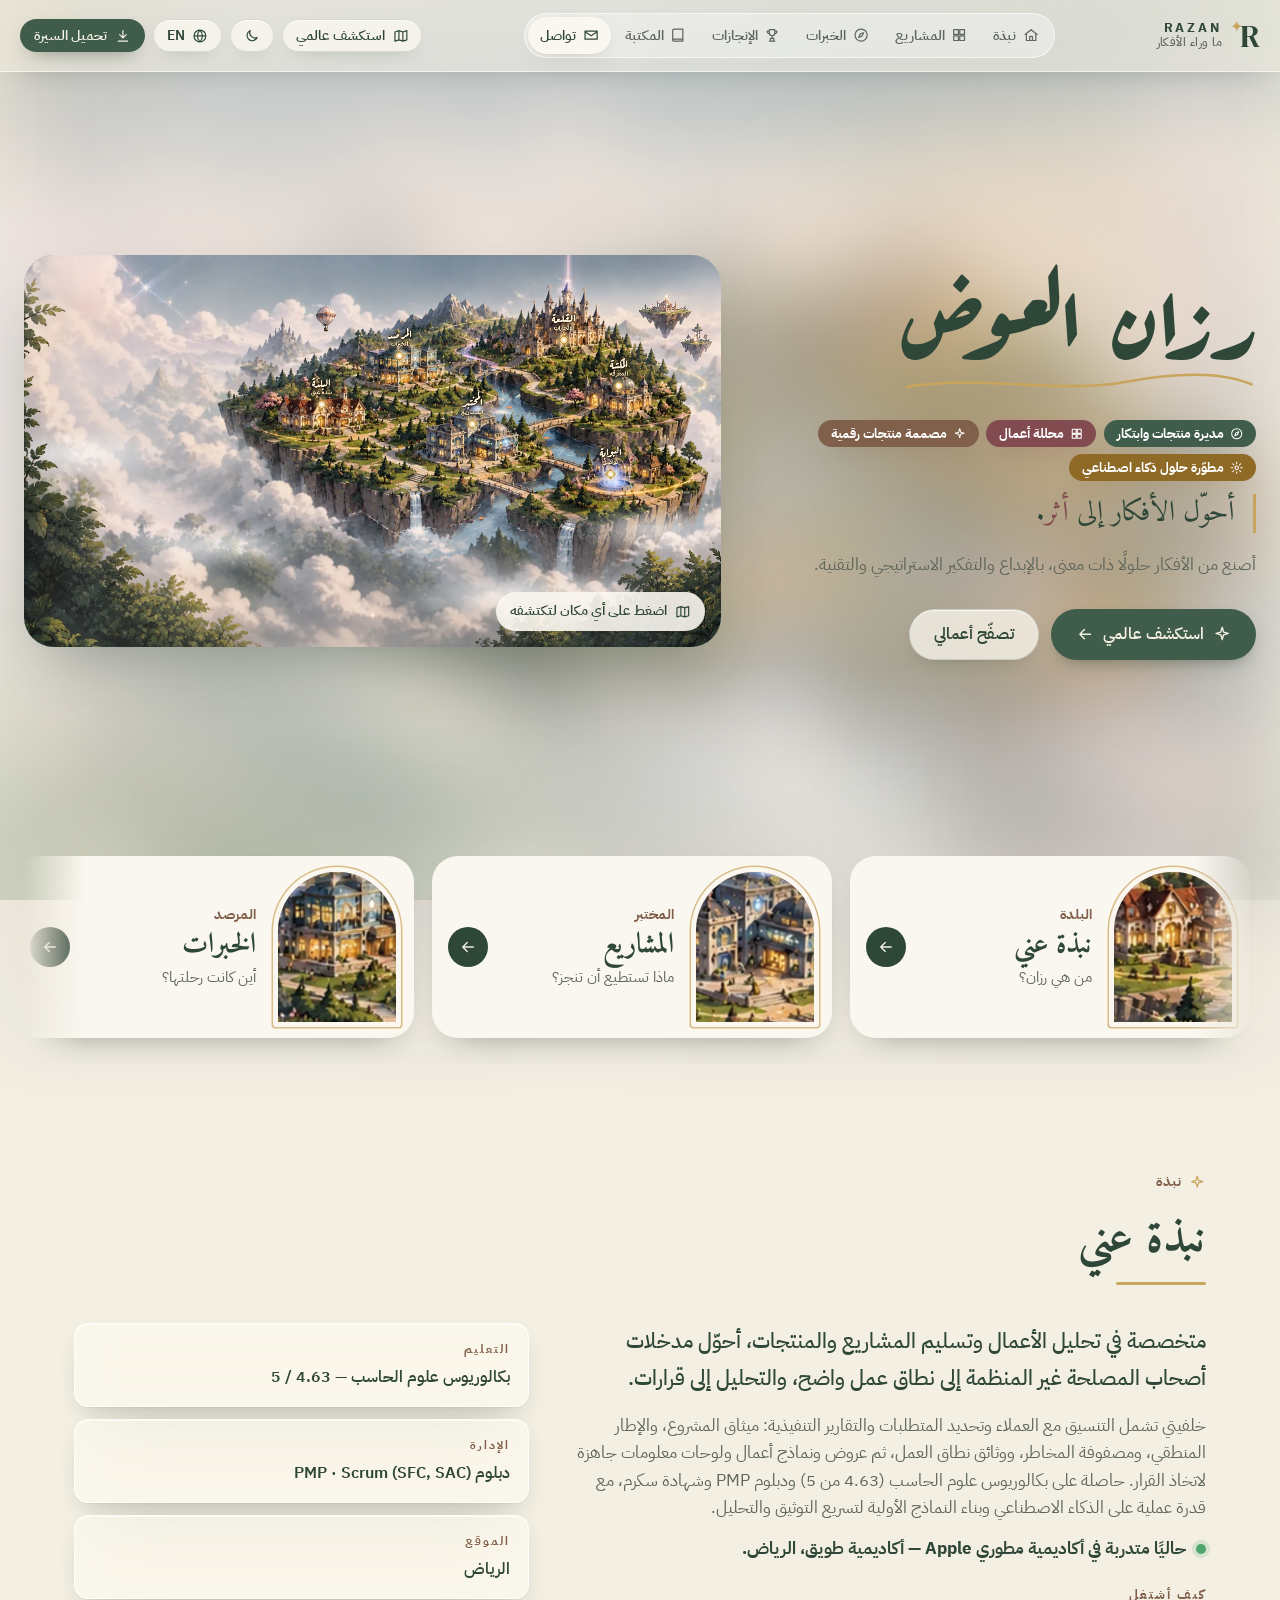
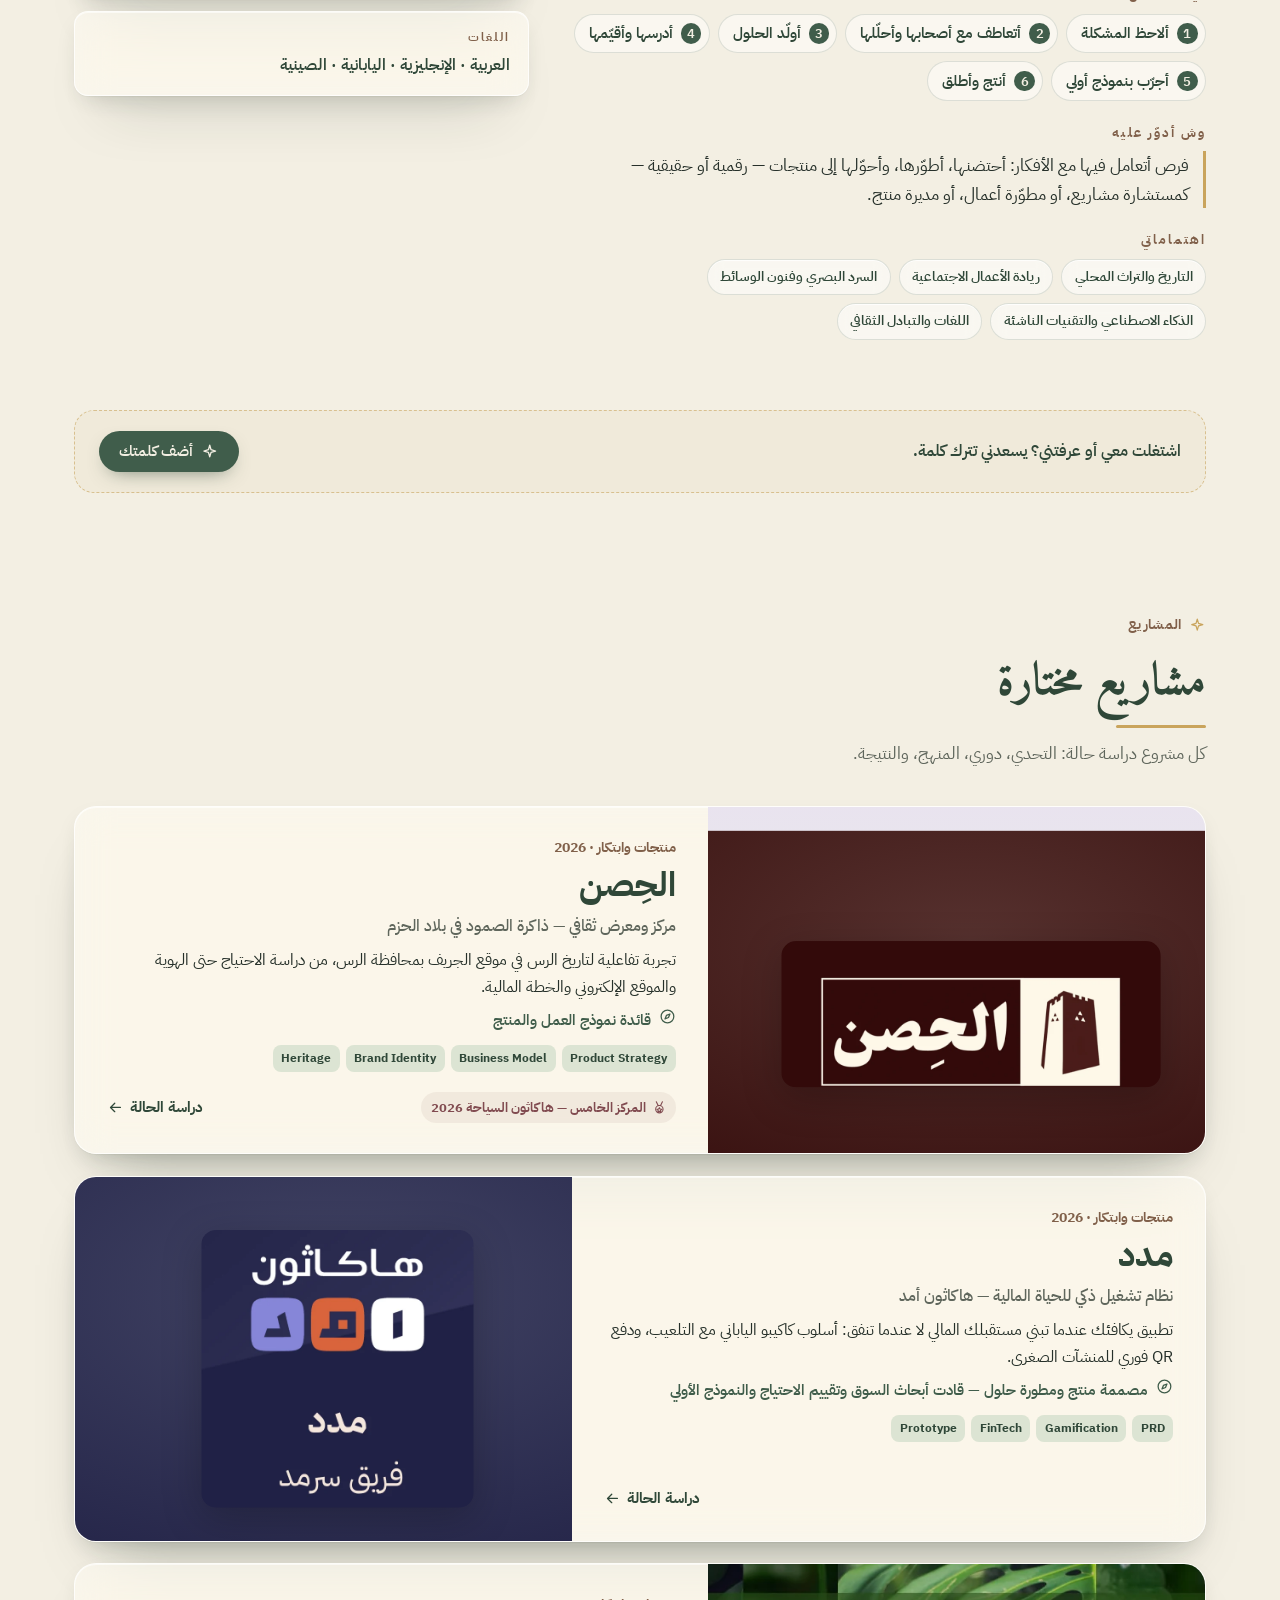
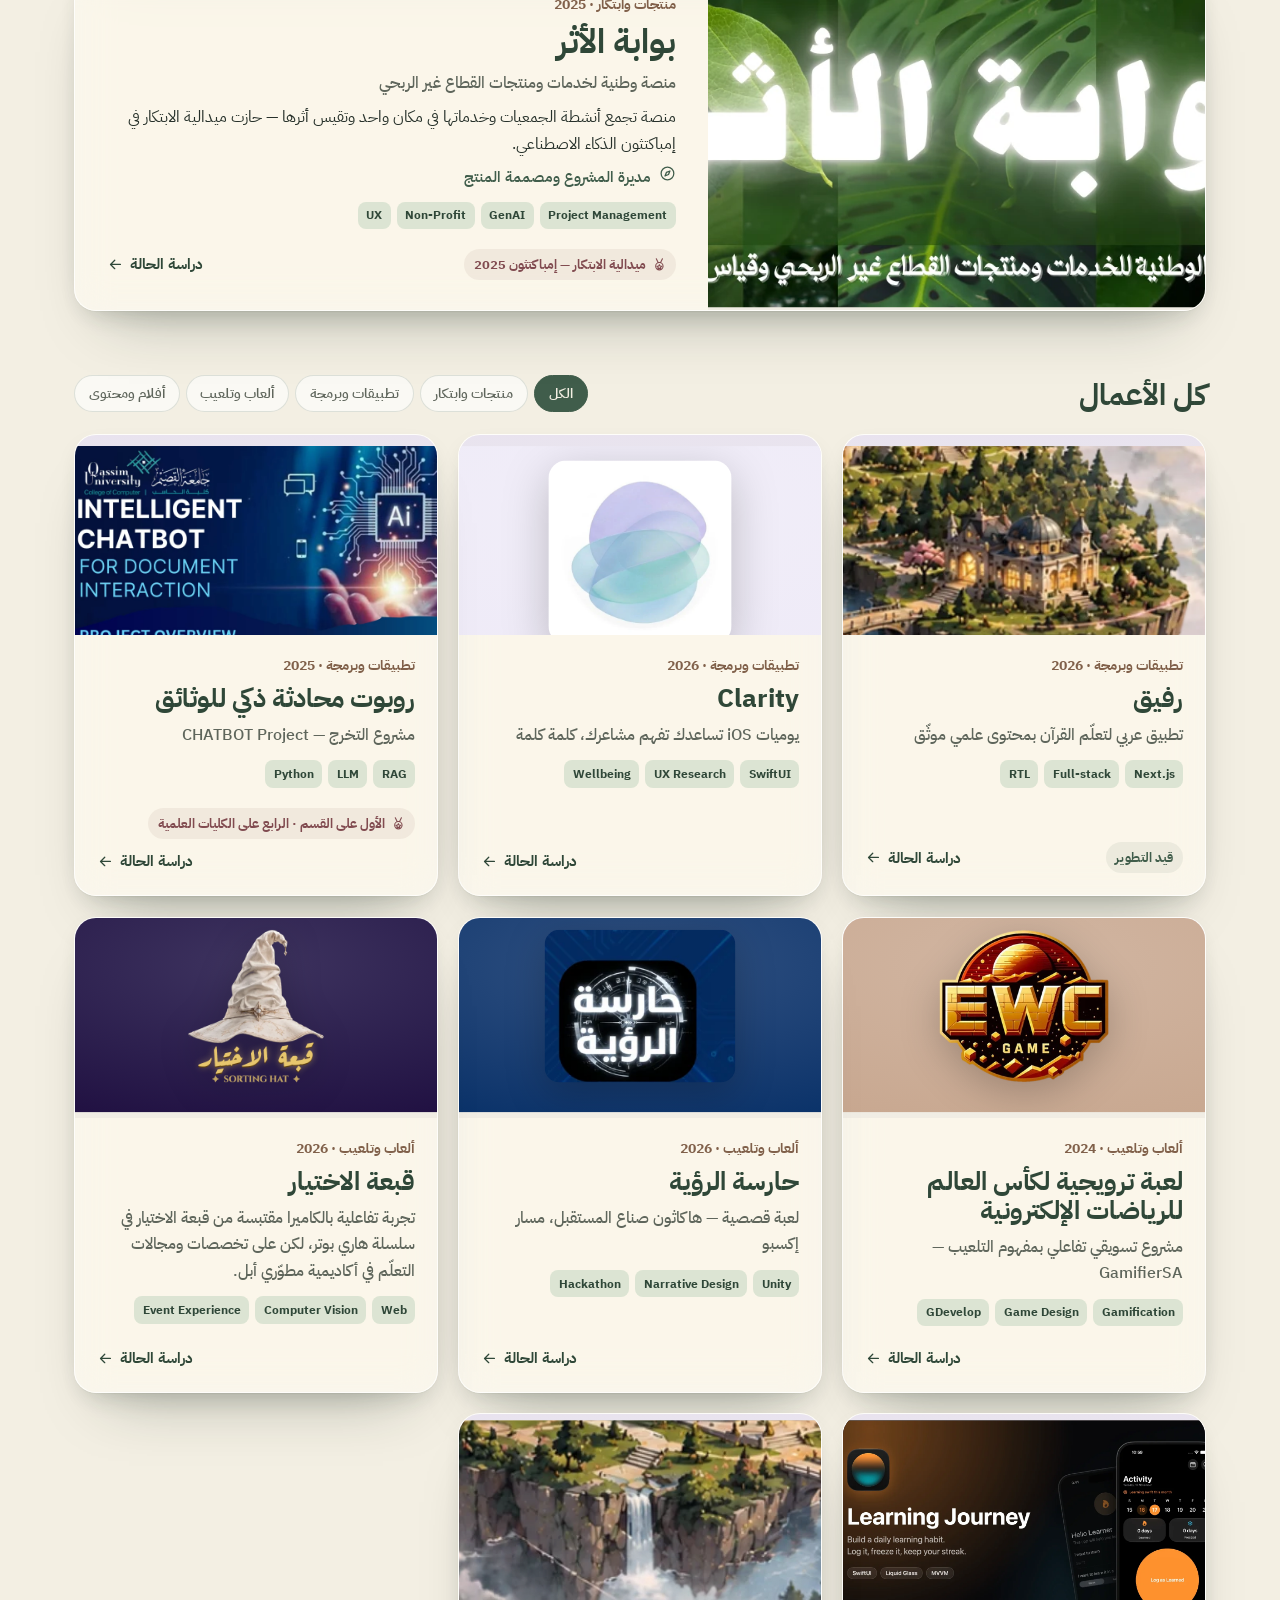
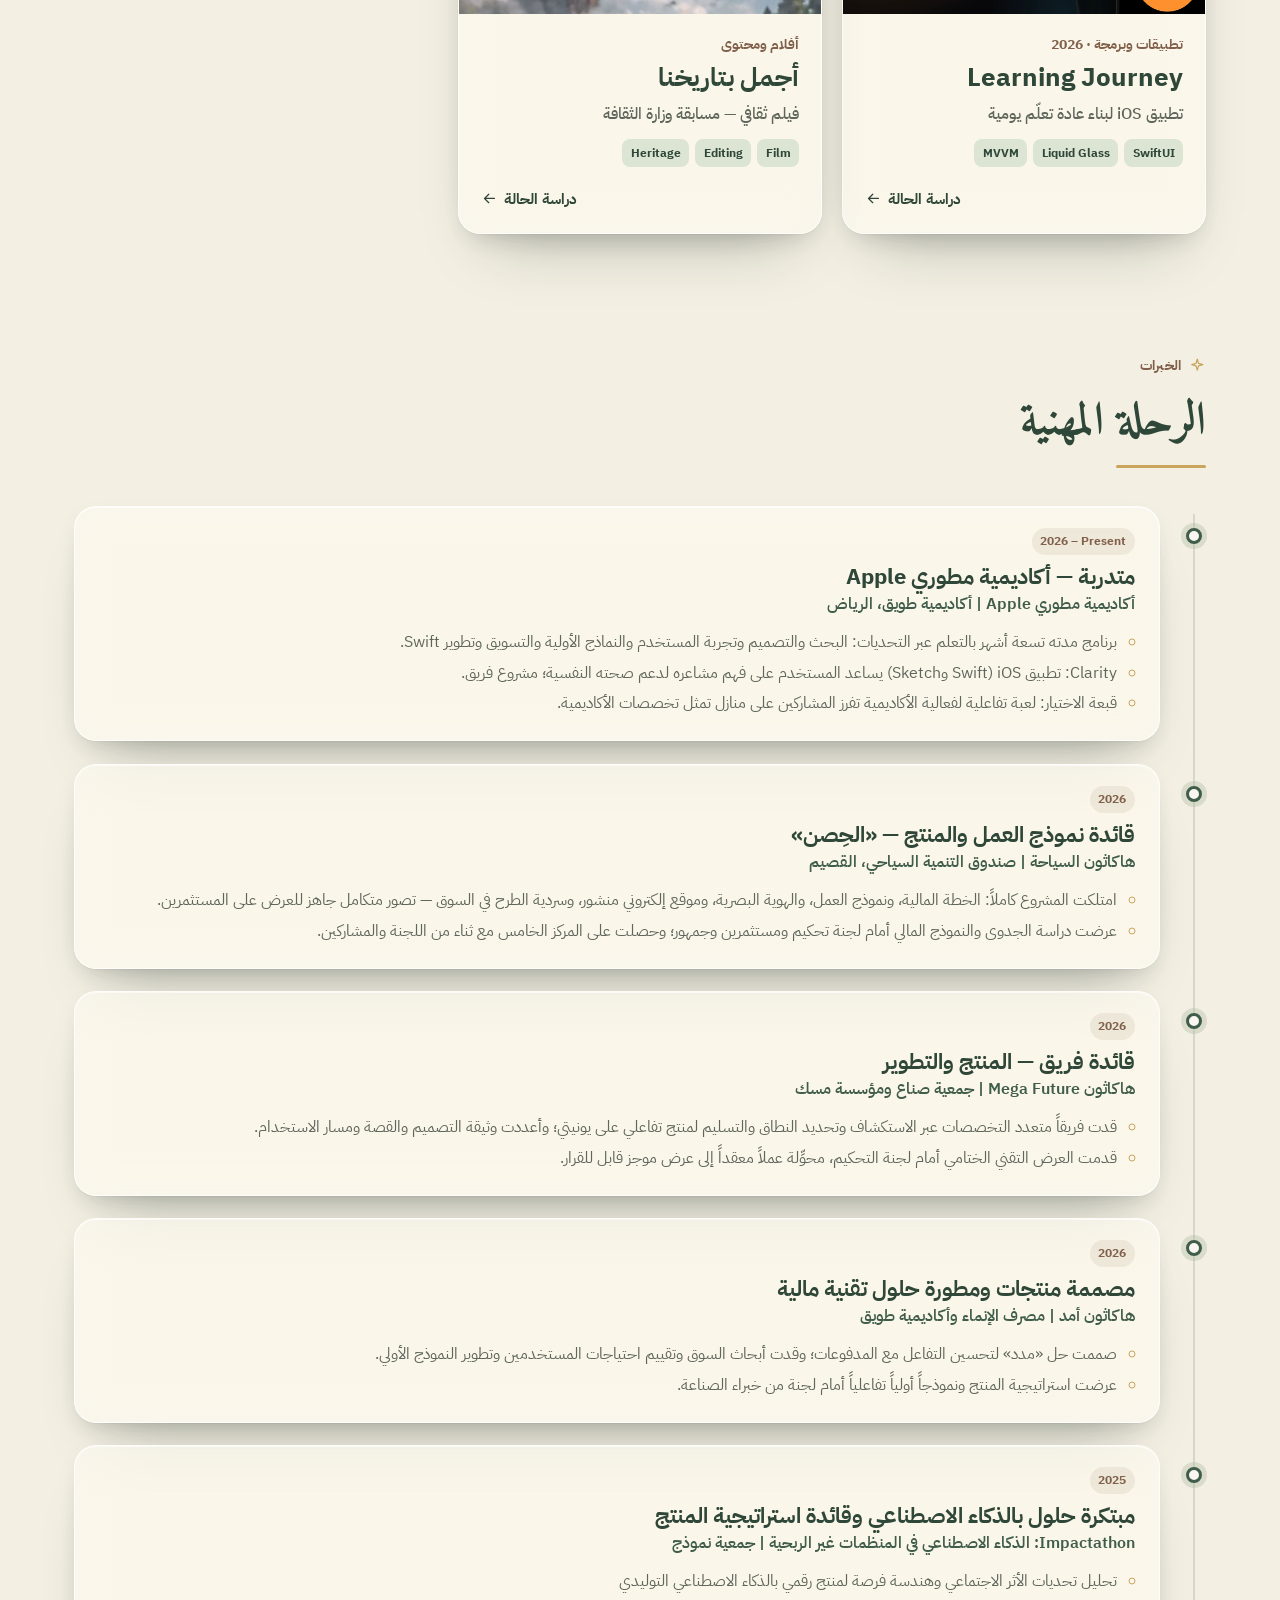
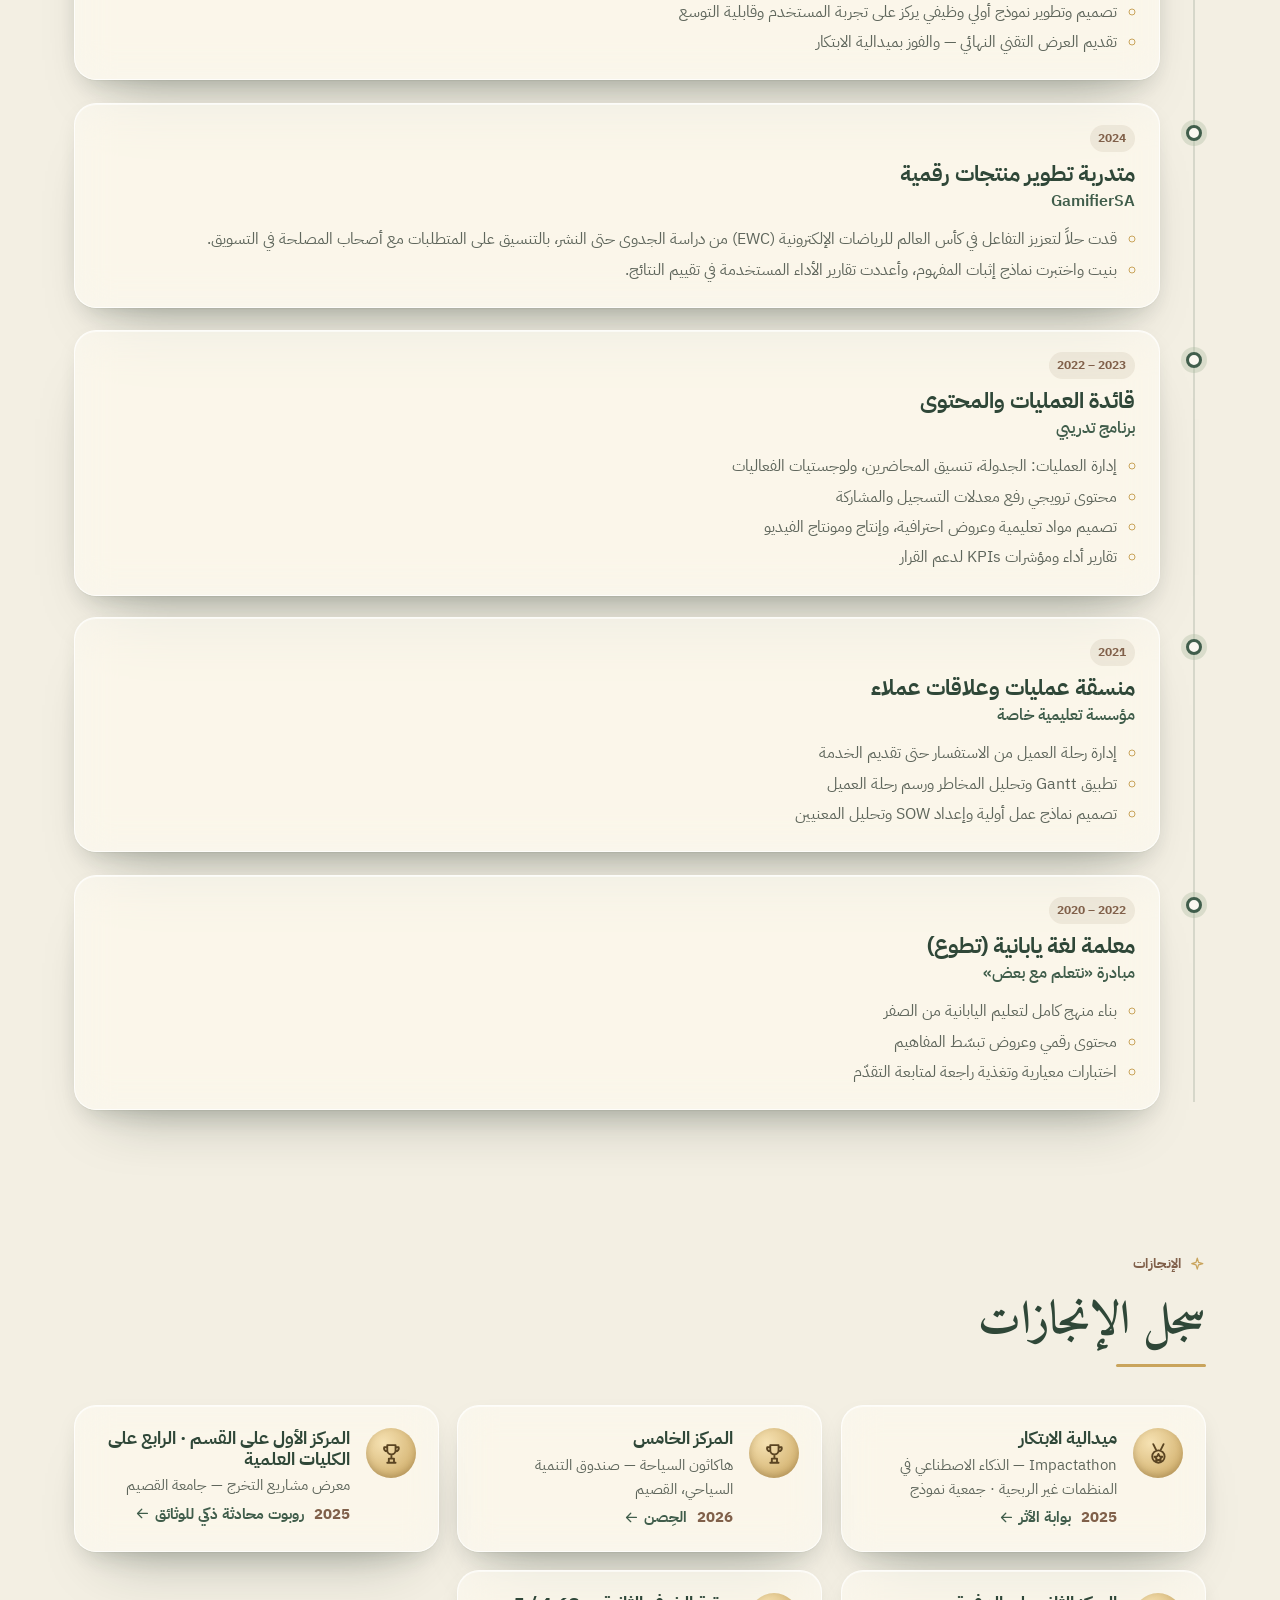
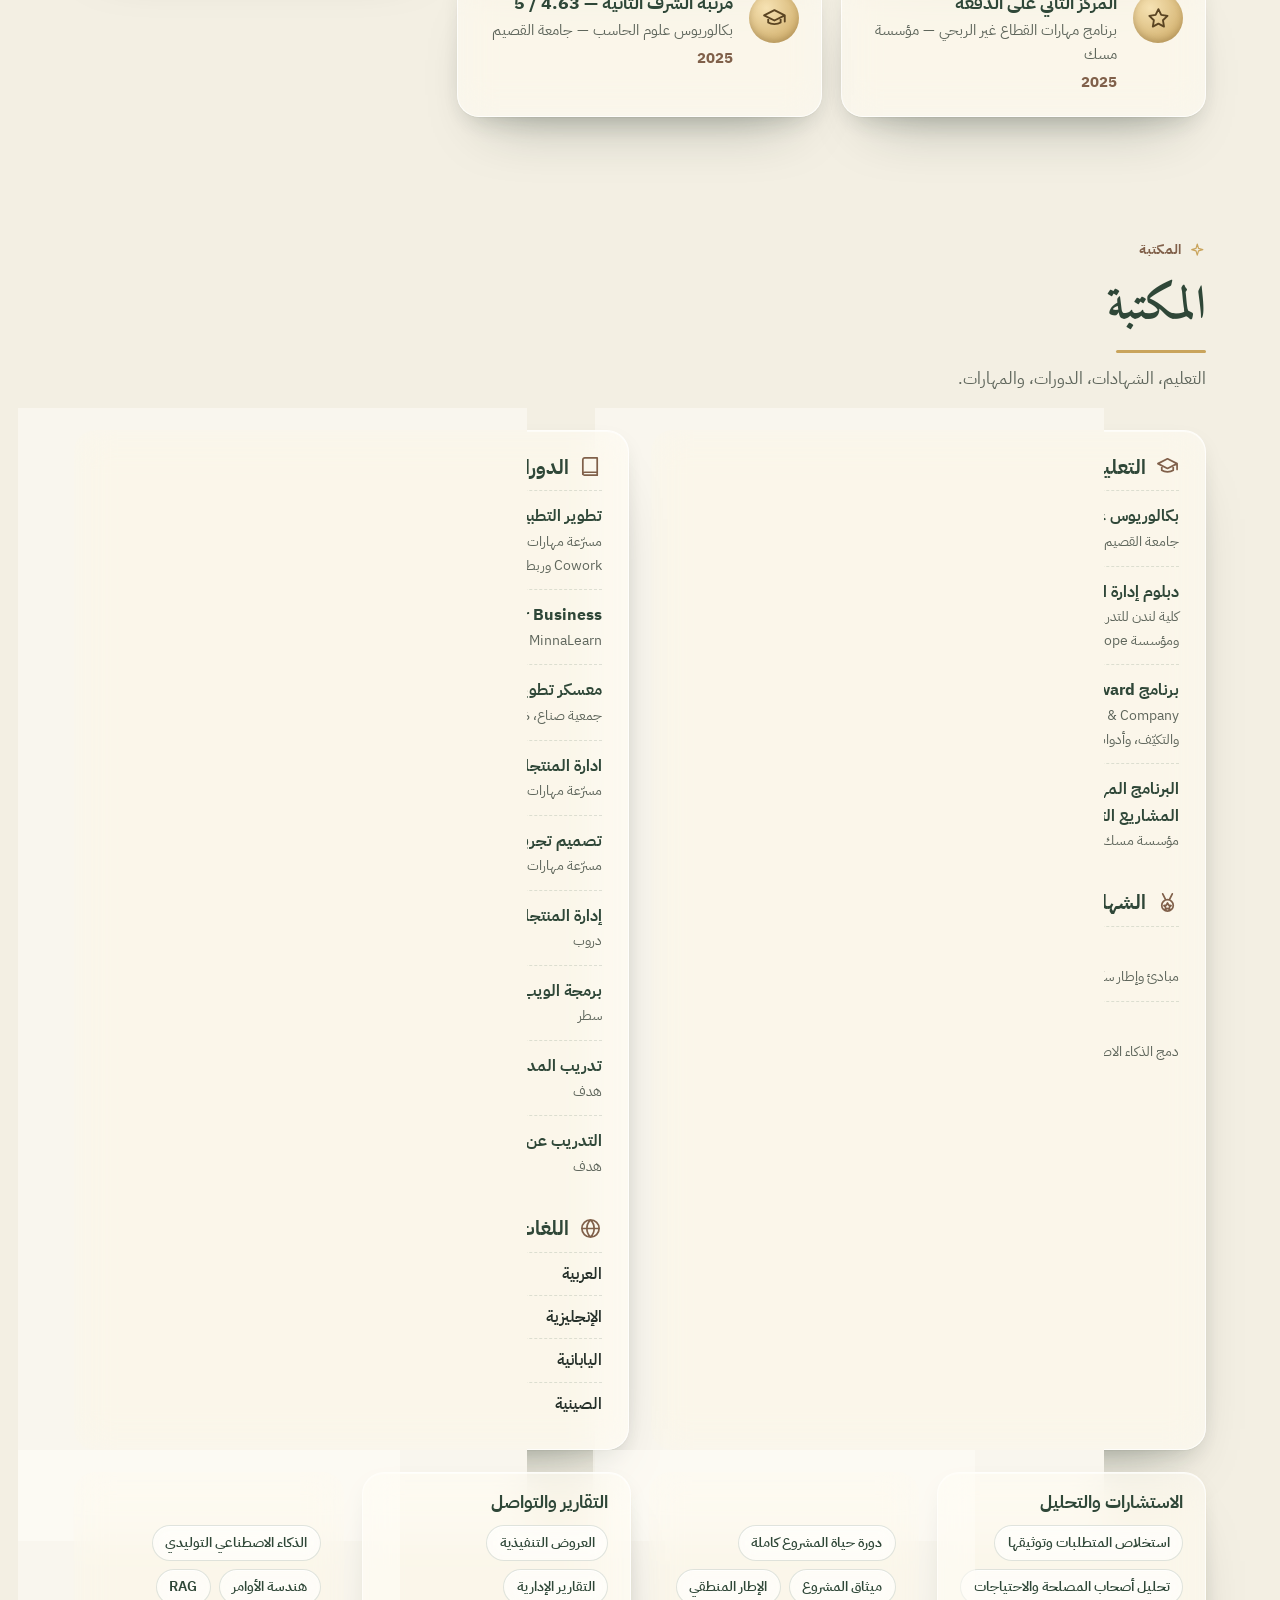
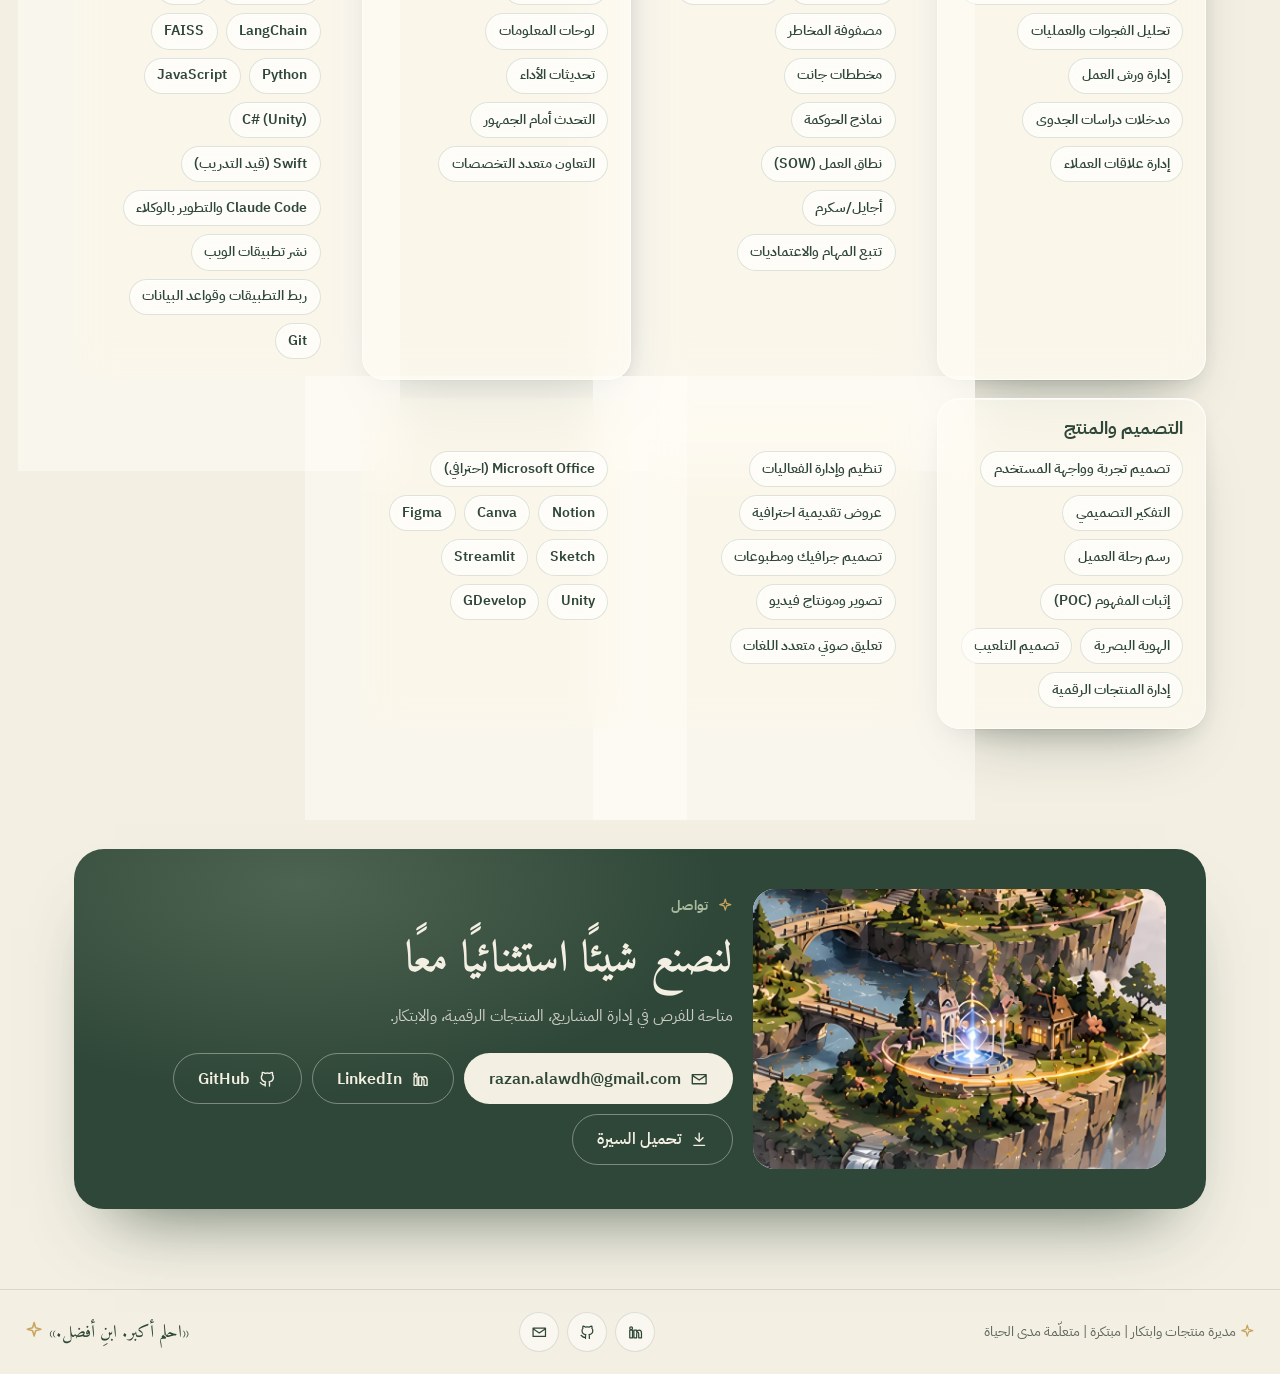
==== commit f84eb62e: "Words section: scattered glass tweets over the sky, shortened with full text on hover/tap, more spac" ====
--- a/index.html
+++ b/index.html
@@ -7,7 +7,7 @@
 <link rel="preconnect" href="https://fonts.googleapis.com"><link rel="preconnect" href="https://fonts.gstatic.com" crossorigin>
 <link href="https://fonts.googleapis.com/css2?family=Amiri:wght@400;700&family=Aref+Ruqaa:wght@700&family=DM+Serif+Display:ital@0;1&family=IBM+Plex+Sans+Arabic:wght@400;500;600;700&family=Manrope:wght@400;500;600;700;800&display=swap" rel="stylesheet">
 <link rel="icon" href="assets/img/favicon.svg" type="image/svg+xml">
-<link rel="stylesheet" href="assets/css/style.css?v=77">
+<link rel="stylesheet" href="assets/css/style.css?v=80">
 <link rel="stylesheet" href="assets/css/world.css?v=73">
 <link rel="stylesheet" href="assets/css/looks.css?v=37">
 <link rel="stylesheet" href="assets/css/intro.css?v=74">
@@ -51,7 +51,7 @@
 <script src="assets/js/draft.js?v=37"></script>
 <script src="assets/js/common.js?v=76"></script>
 <script src="assets/js/world-art.js?v=65"></script>
-<script src="assets/js/home.js?v=77"></script>
+<script src="assets/js/home.js?v=80"></script>
 <script src="assets/js/intro.js?v=79"></script>
 <script src="assets/js/looks.js?v=68"></script>
 </body>
--- a/assets/css/style.css
+++ b/assets/css/style.css
@@ -457,3 +457,23 @@
   .wriver { overflow-x: auto; -webkit-mask: none; mask: none; } .wtrack { animation: none; } .wcard { animation: none; }
   .wtrack > [aria-hidden="true"] { display: none; }
 }
+
+/* words as glass "tweets" (replaces the card stream) */
+.words .words-h { margin-bottom: 32px; }
+.wsky { position: relative; height: 360px; border-radius: 28px; overflow: hidden; isolation: isolate; container-type: inline-size;
+  background: url(../img/art/sky.webp) center 30% / cover;
+  -webkit-mask: linear-gradient(90deg, transparent, #000 7%, #000 93%, transparent); mask: linear-gradient(90deg, transparent, #000 7%, #000 93%, transparent); }
+.wsky::before { content: ""; position: absolute; inset: 0; z-index: -1; background: linear-gradient(180deg, rgba(243,239,227,.15), rgba(243,239,227,.35)); }
+.tw { position: absolute; top: var(--y); left: 0; max-width: 290px; padding: 9px 14px 10px; border-radius: 16px; cursor: default;
+  background: rgba(255,253,247,.42); -webkit-backdrop-filter: blur(14px) saturate(160%); backdrop-filter: blur(14px) saturate(160%);
+  border: 1px solid rgba(255,255,255,.75); box-shadow: 0 10px 26px -14px rgba(30,45,35,.45), inset 0 1px 0 rgba(255,255,255,.8);
+  animation: twfly var(--dur) linear var(--delay) infinite; will-change: transform; }
+@keyframes twfly { from { transform: translateX(calc(100cqw + 20px)) scale(var(--s)); } to { transform: translateX(-330px) scale(var(--s)); } }
+.tw:hover, .tw:focus, .tw.open { animation-play-state: paused; background: rgba(255,253,247,.82); z-index: 3; outline: none; }
+.tw .who { display: flex; align-items: baseline; gap: 6px; flex-wrap: wrap; font-size: 12.5px; color: #2F4738; }
+.tw .who b { font-weight: 700; } .tw .who span { color: #5F665C; font-size: 11.5px; } .tw .who span::before { content: "· "; }
+.tw p { margin: 3px 0 0; font-size: 13.5px; line-height: 1.55; color: #26302A; }
+.tw .full { display: none; }
+.tw:hover .full, .tw:focus .full, .tw.open .full { display: block; } .tw:hover .full ~ *, .tw:has(.full):is(:hover, :focus, .open) .short { display: none; }
+@media (max-width: 760px) { .wsky { height: 420px; } .tw { max-width: 240px; } }
+@media (prefers-reduced-motion: reduce) { .tw { animation: none; position: static; display: inline-block; margin: 8px; max-width: none; } .wsky { height: auto; padding: 12px; -webkit-mask: none; mask: none; } }
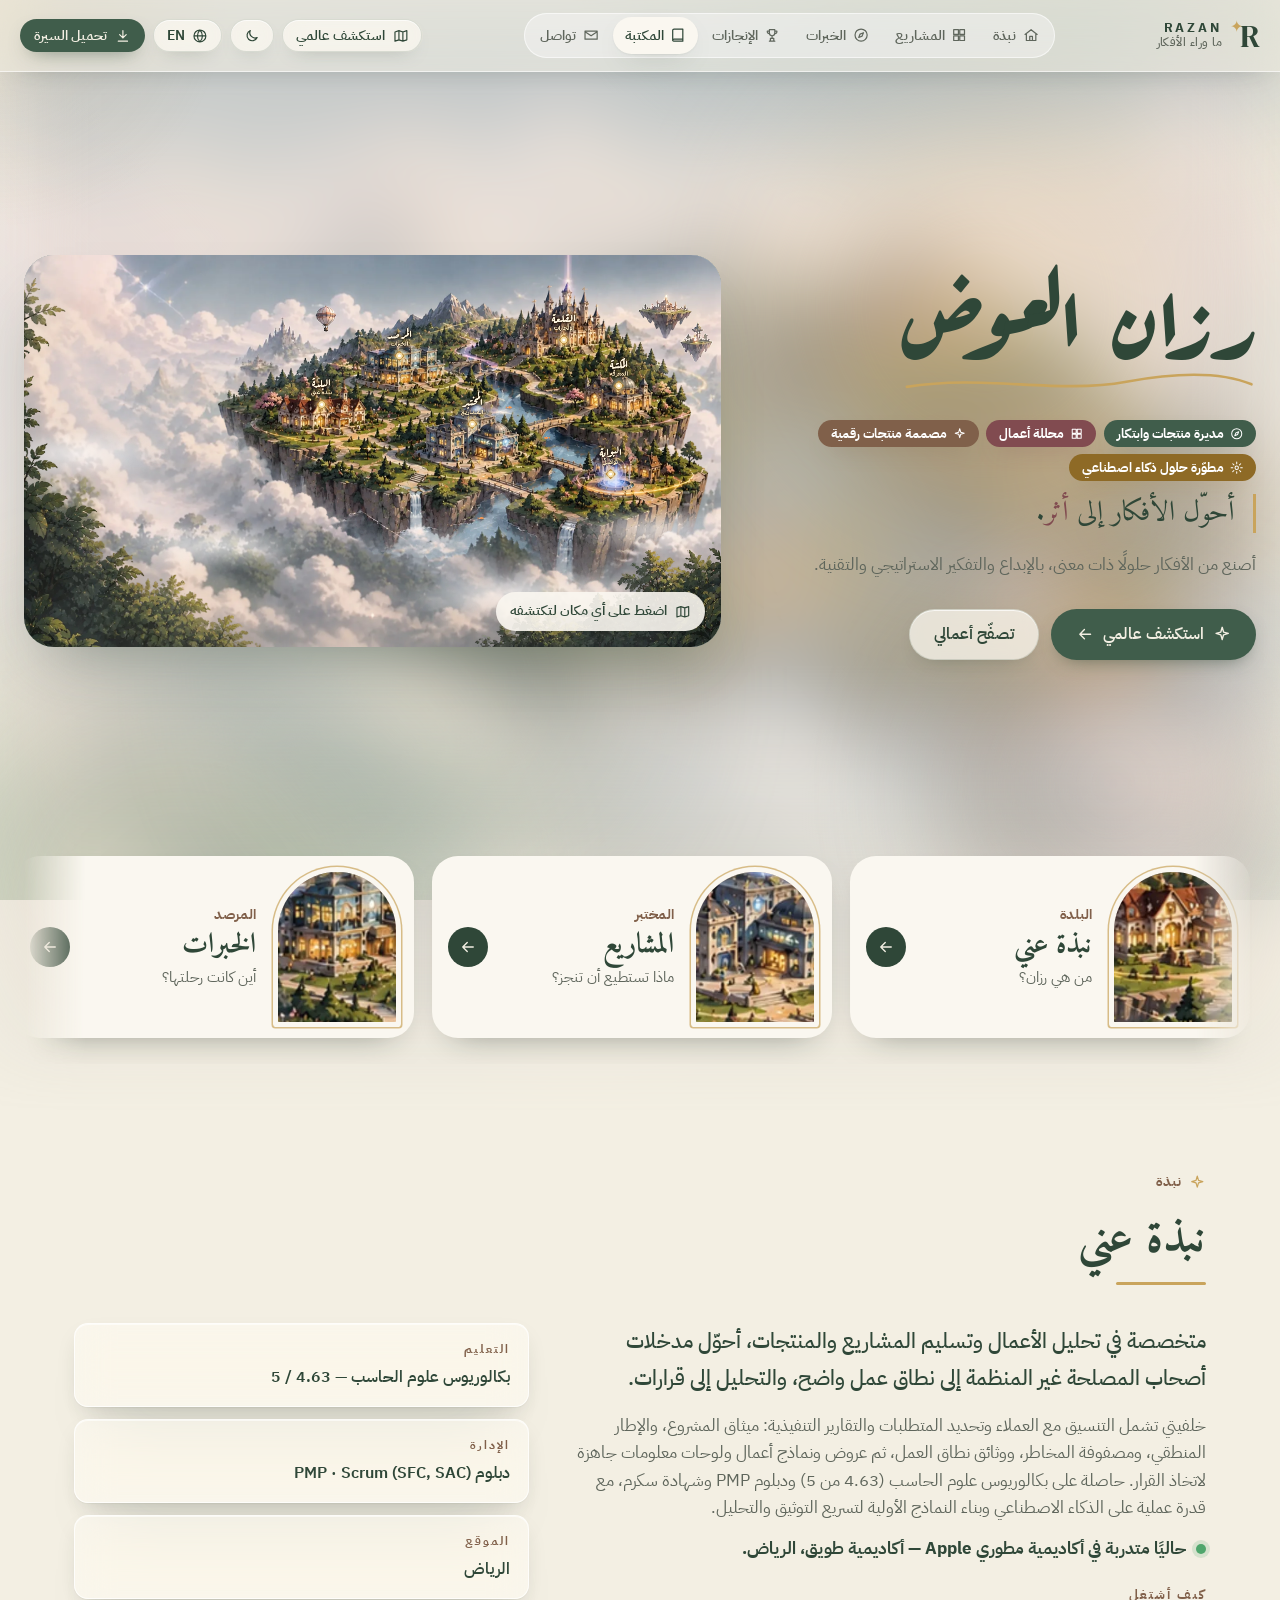
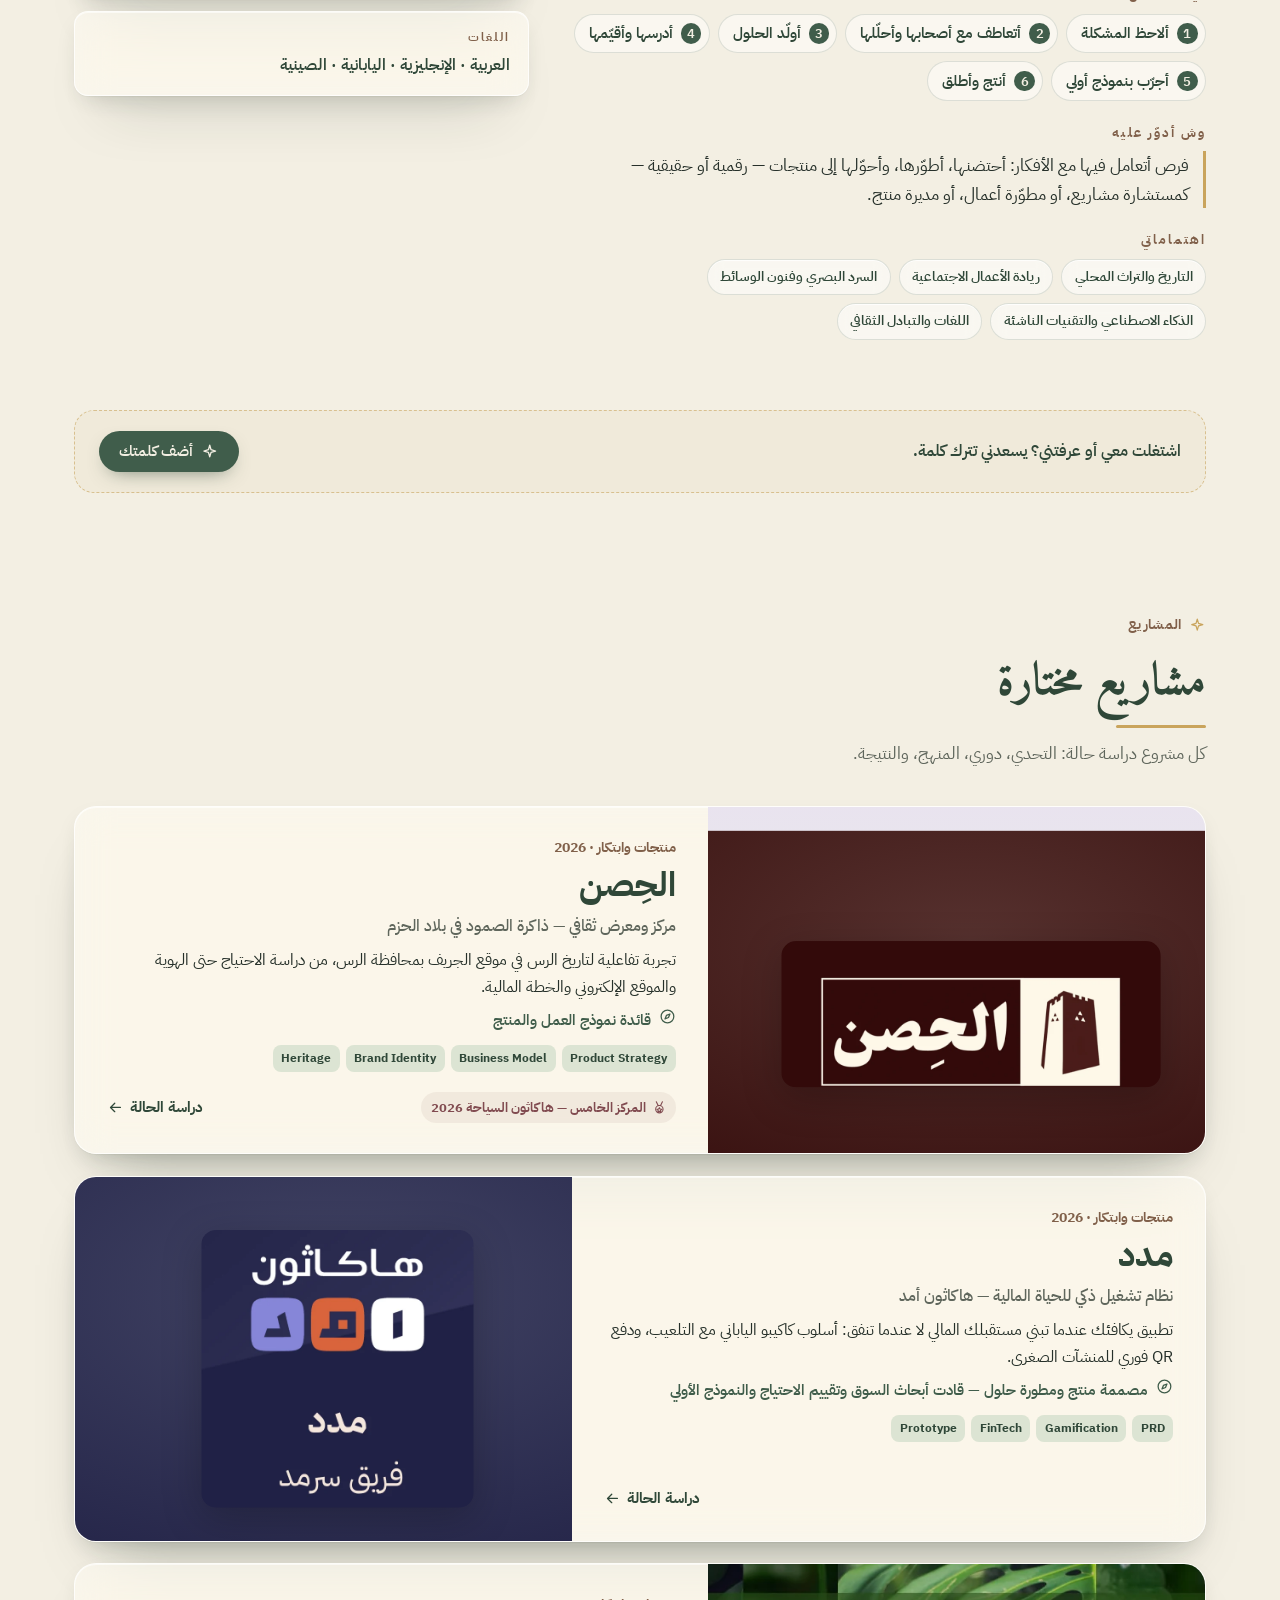
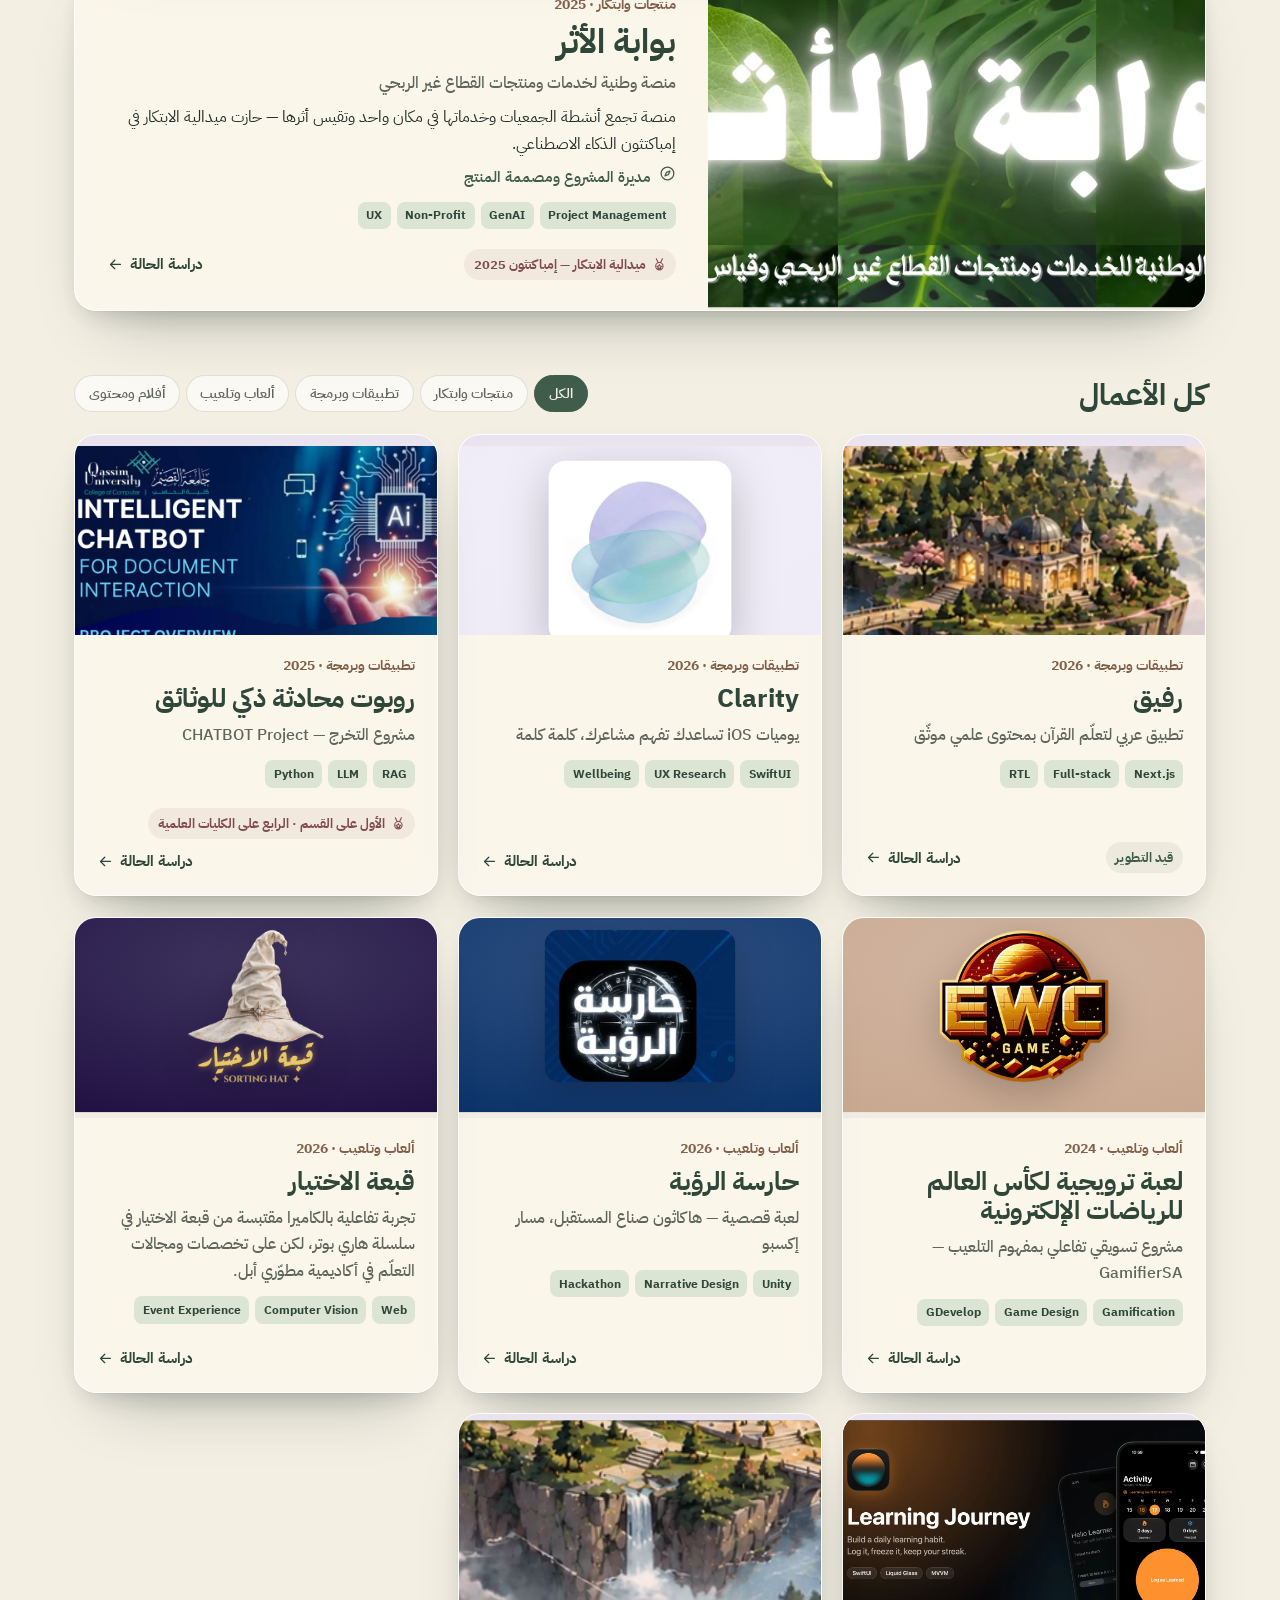
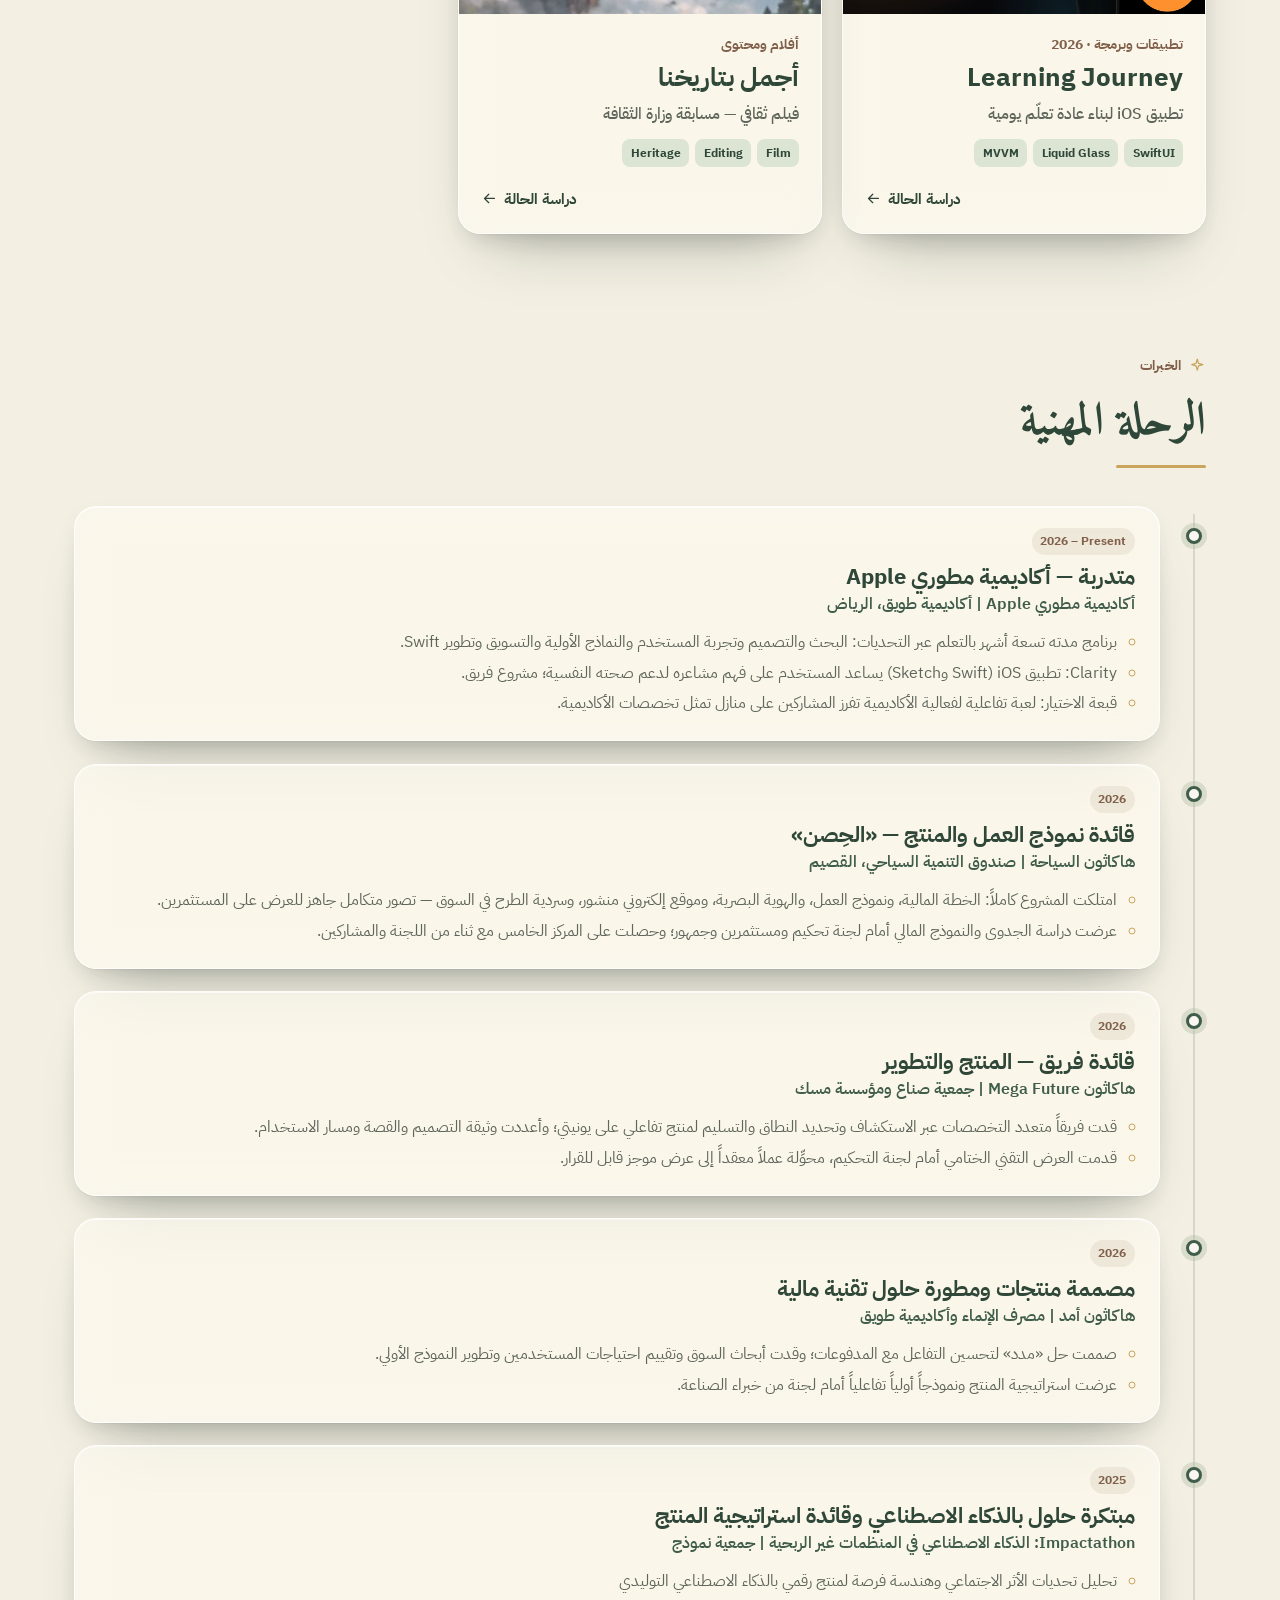
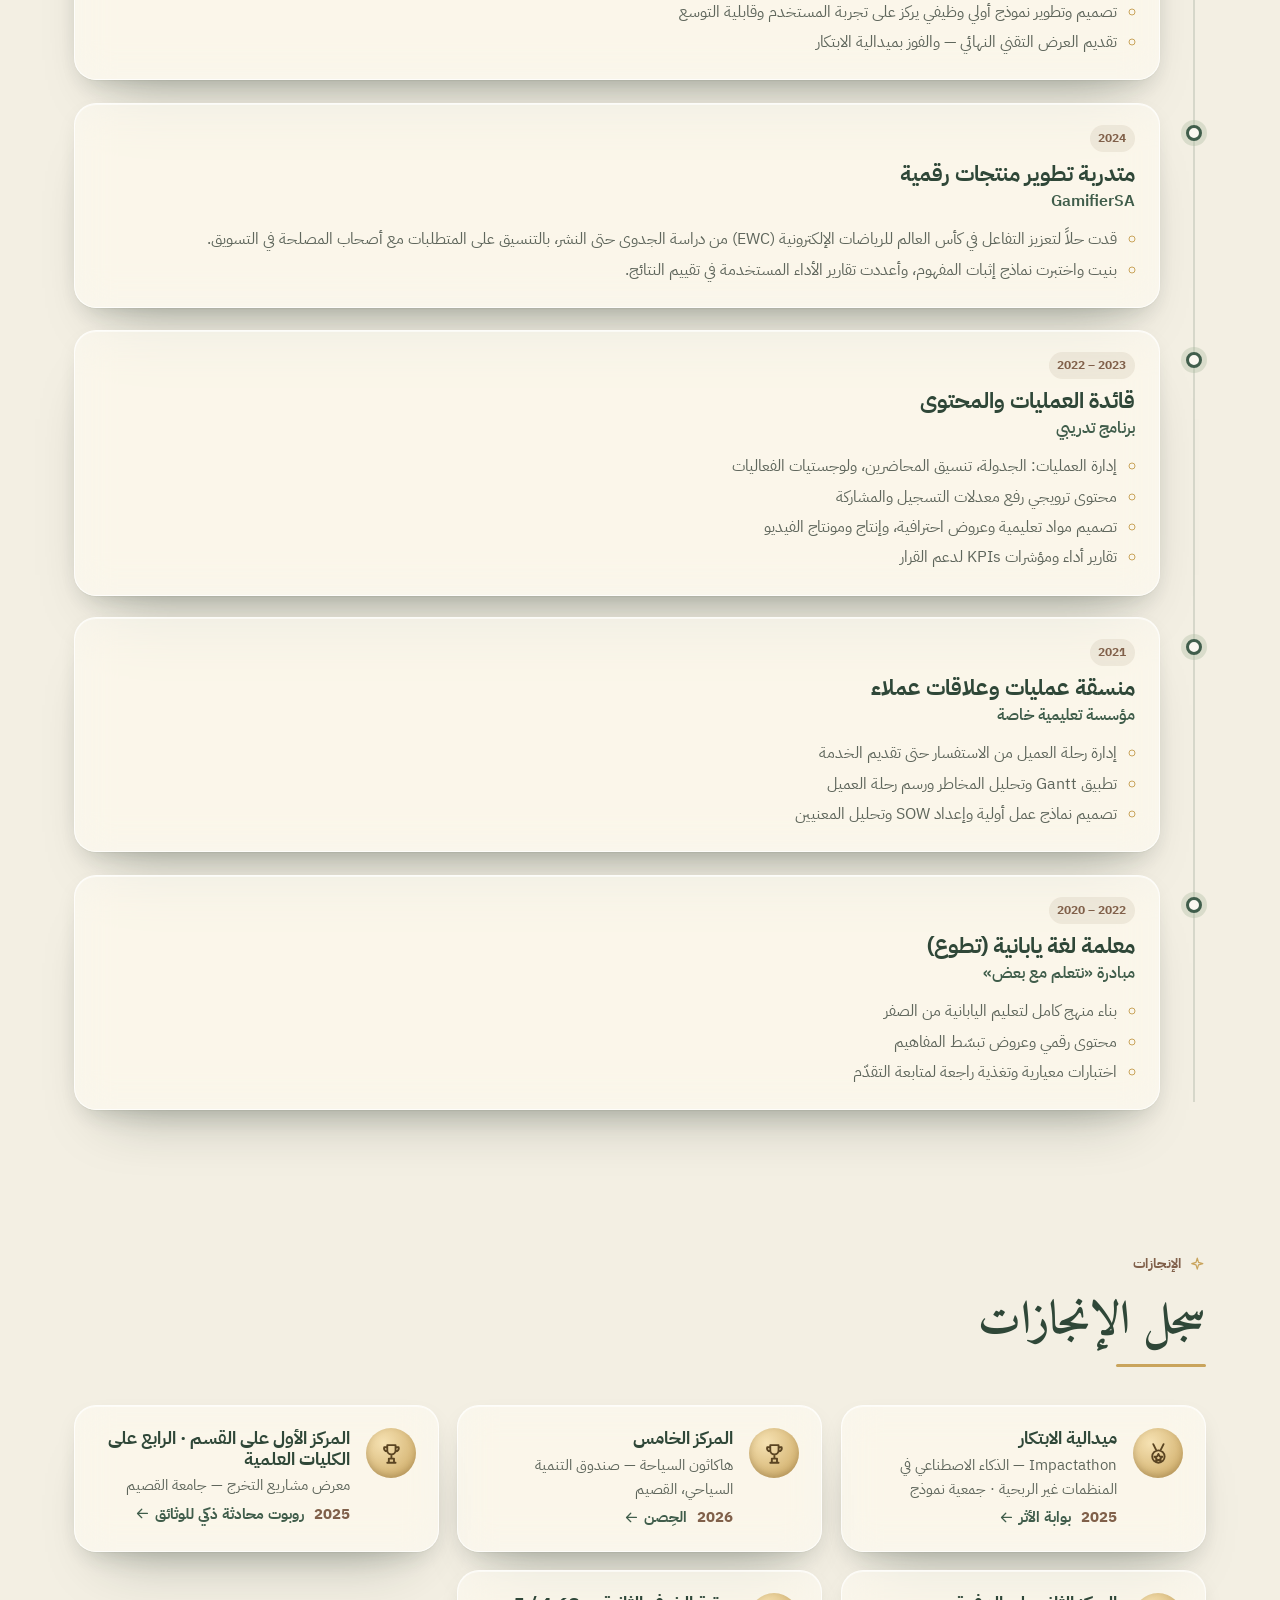
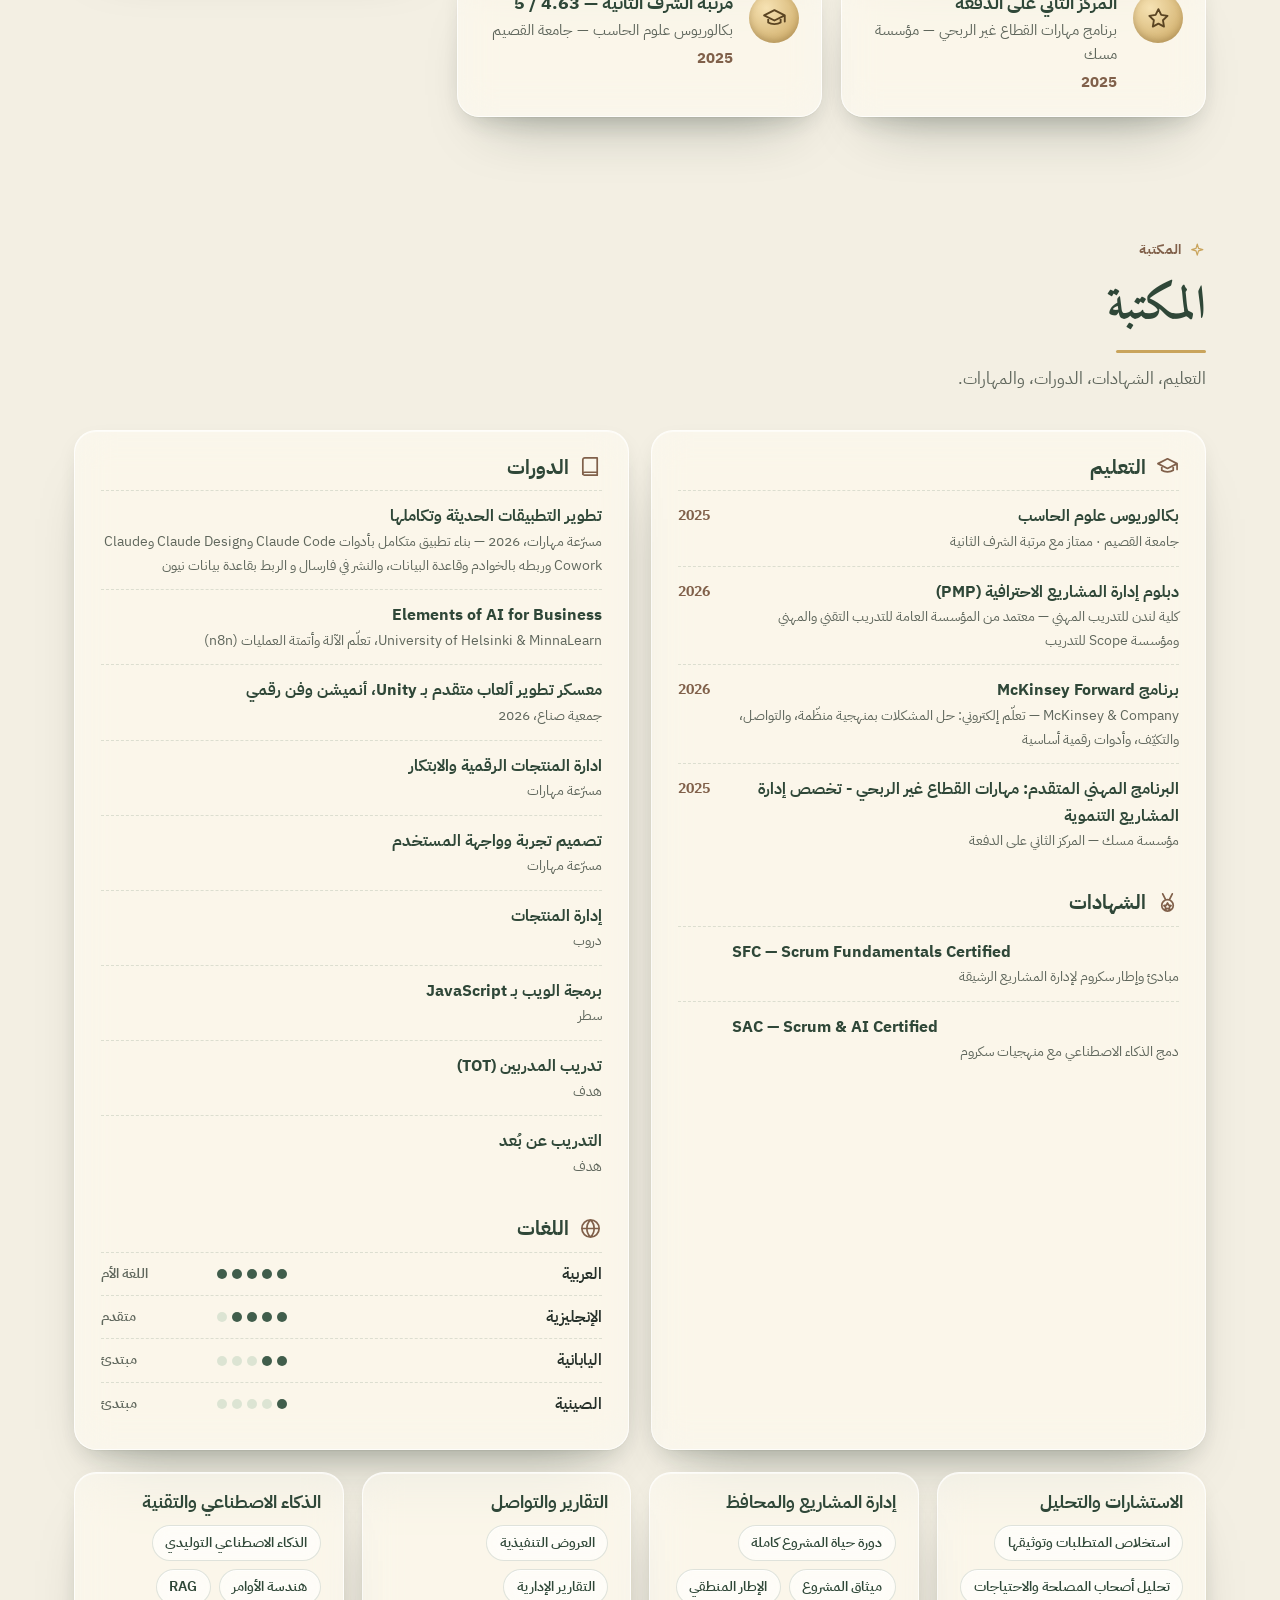
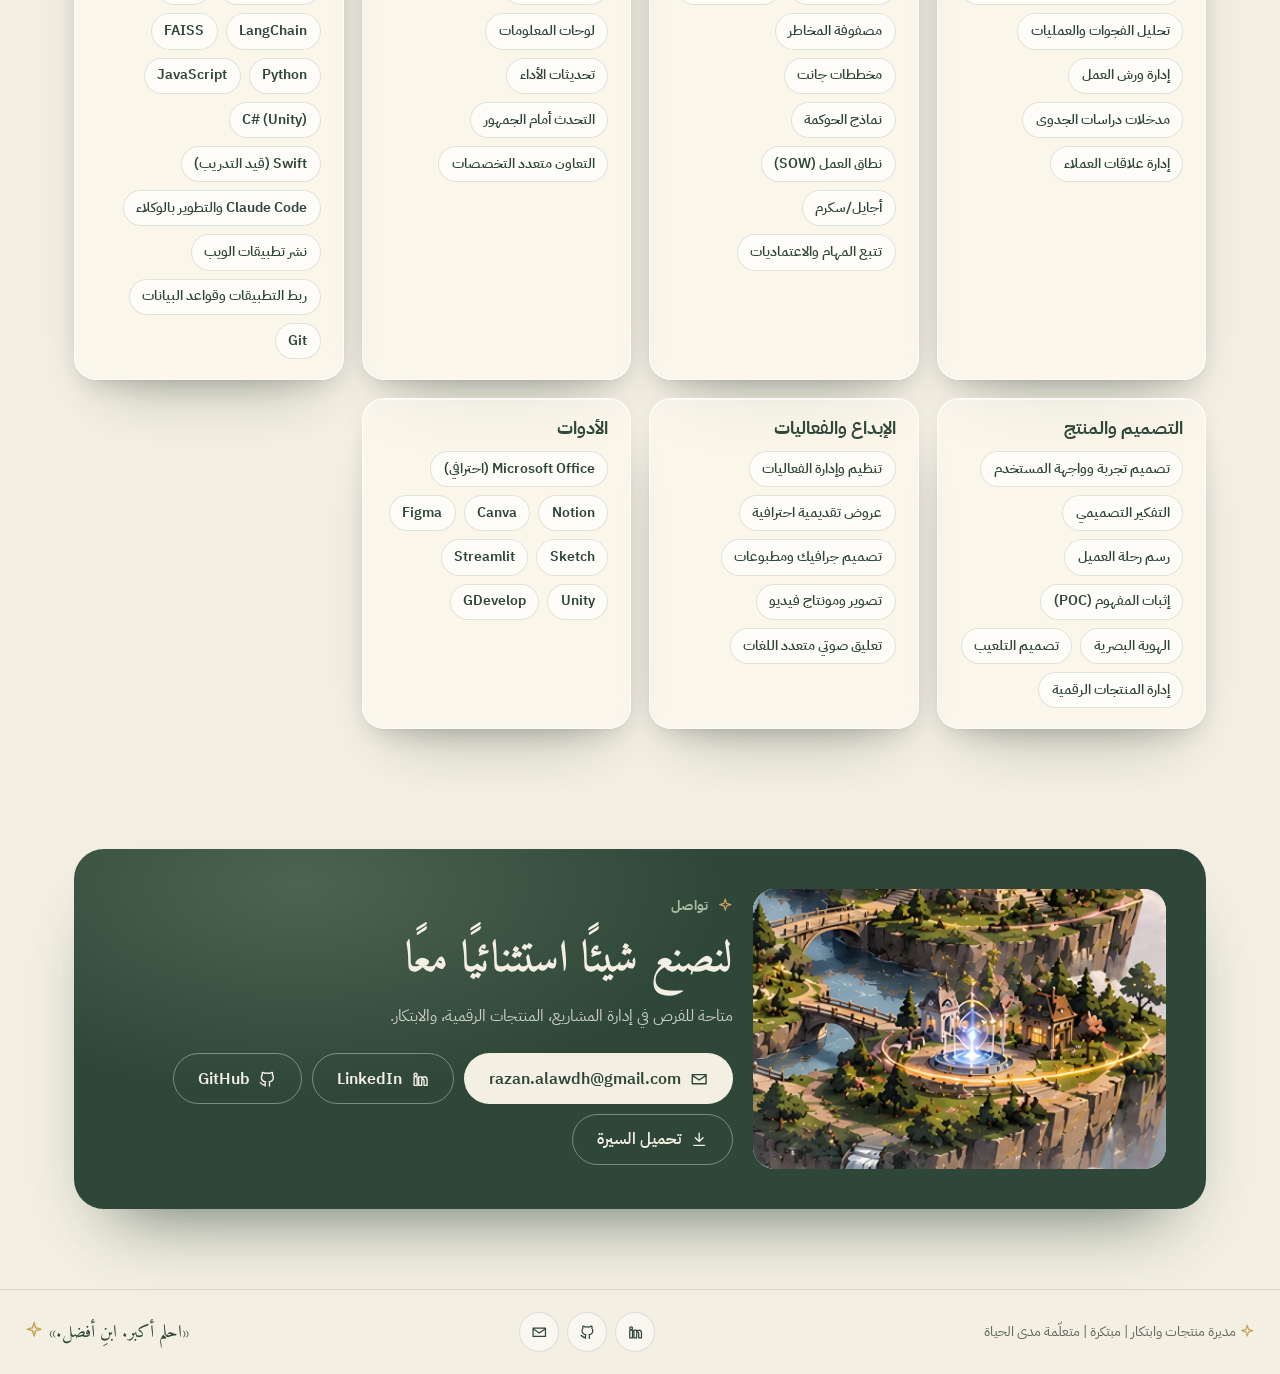
==== commit 90dfe393: "Reduce Motion: keep the soft background shapes blurred (they showed as solid circles on iPad)" ====
--- a/index.html
+++ b/index.html
@@ -9,7 +9,7 @@
 <link rel="icon" href="assets/img/favicon.svg" type="image/svg+xml">
 <link rel="stylesheet" href="assets/css/style.css?v=80">
 <link rel="stylesheet" href="assets/css/world.css?v=73">
-<link rel="stylesheet" href="assets/css/looks.css?v=37">
+<link rel="stylesheet" href="assets/css/looks.css?v=80">
 <link rel="stylesheet" href="assets/css/intro.css?v=74">
 <script>(function(){var d=document.documentElement,l=localStorage.getItem('rz-lang')||'ar',t=localStorage.getItem('rz-theme')||(matchMedia('(prefers-color-scheme: dark)').matches?'dark':'light');d.lang=l;d.dir=l==='ar'?'rtl':'ltr';d.dataset.theme=t;var k=localStorage.getItem('rz-look')||'3';if(k!=='0')d.dataset.look=k;})();</script>
 <title>Razan Al-Awadh — Turning Ideas into Impact</title>
--- a/assets/css/looks.css
+++ b/assets/css/looks.css
@@ -116,7 +116,9 @@
 html[data-theme="dark"][data-look="3"] .btn-solid::after { background: #fff8e6; }
 
 @media (prefers-reduced-motion: reduce) {
-  .lk-blobs i, html[data-look] .hero-txt h1 .lw, html[data-look="3"] #hero::before { animation: none !important; opacity: 1; filter: none; transform: none; }
+  /* stop the motion, keep the look: the soft shapes stay blurred and faint (only the headline words need resetting) */
+  .lk-blobs i, html[data-look="3"] #hero::before { animation: none !important; }
+  html[data-look] .hero-txt h1 .lw { animation: none !important; opacity: 1; filter: none; transform: none; }
   .lk-cursor { display: none !important; }
 }
 @media (hover: none) { .lk-cursor { display: none !important; } }
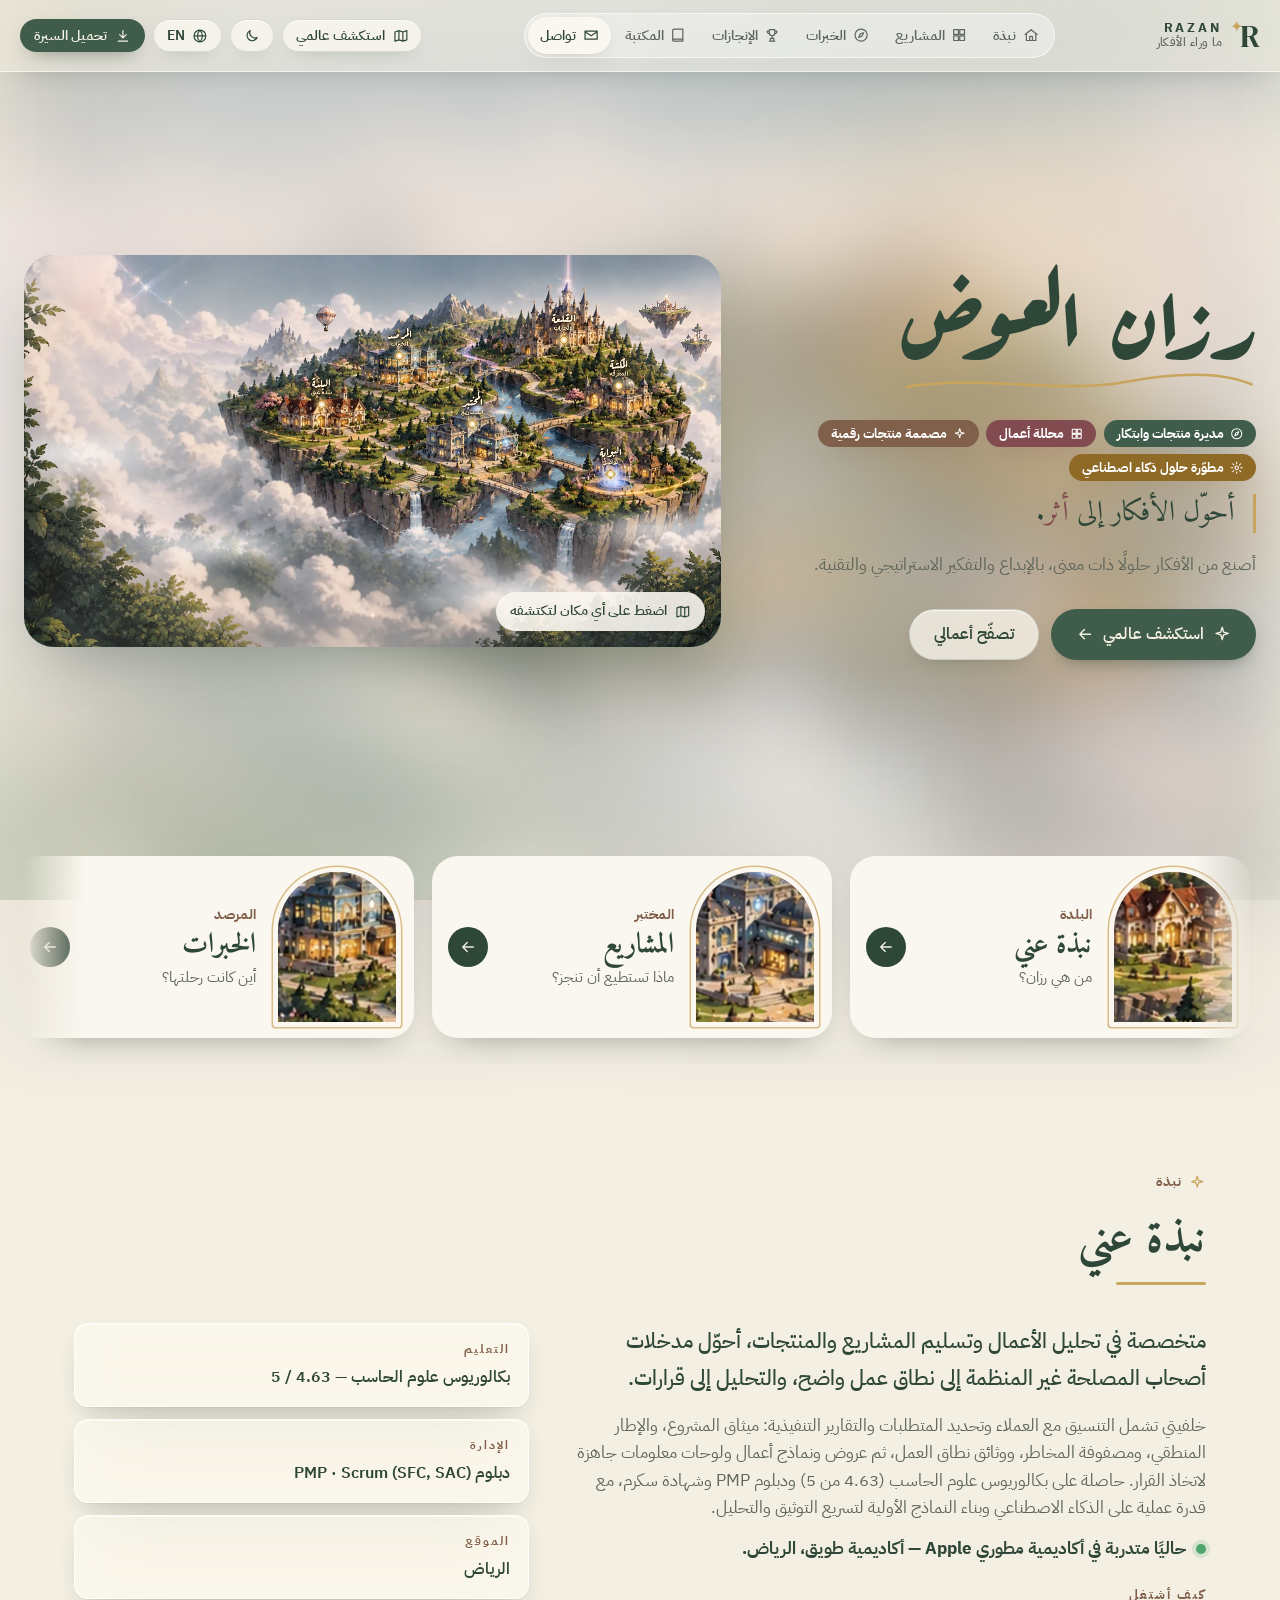
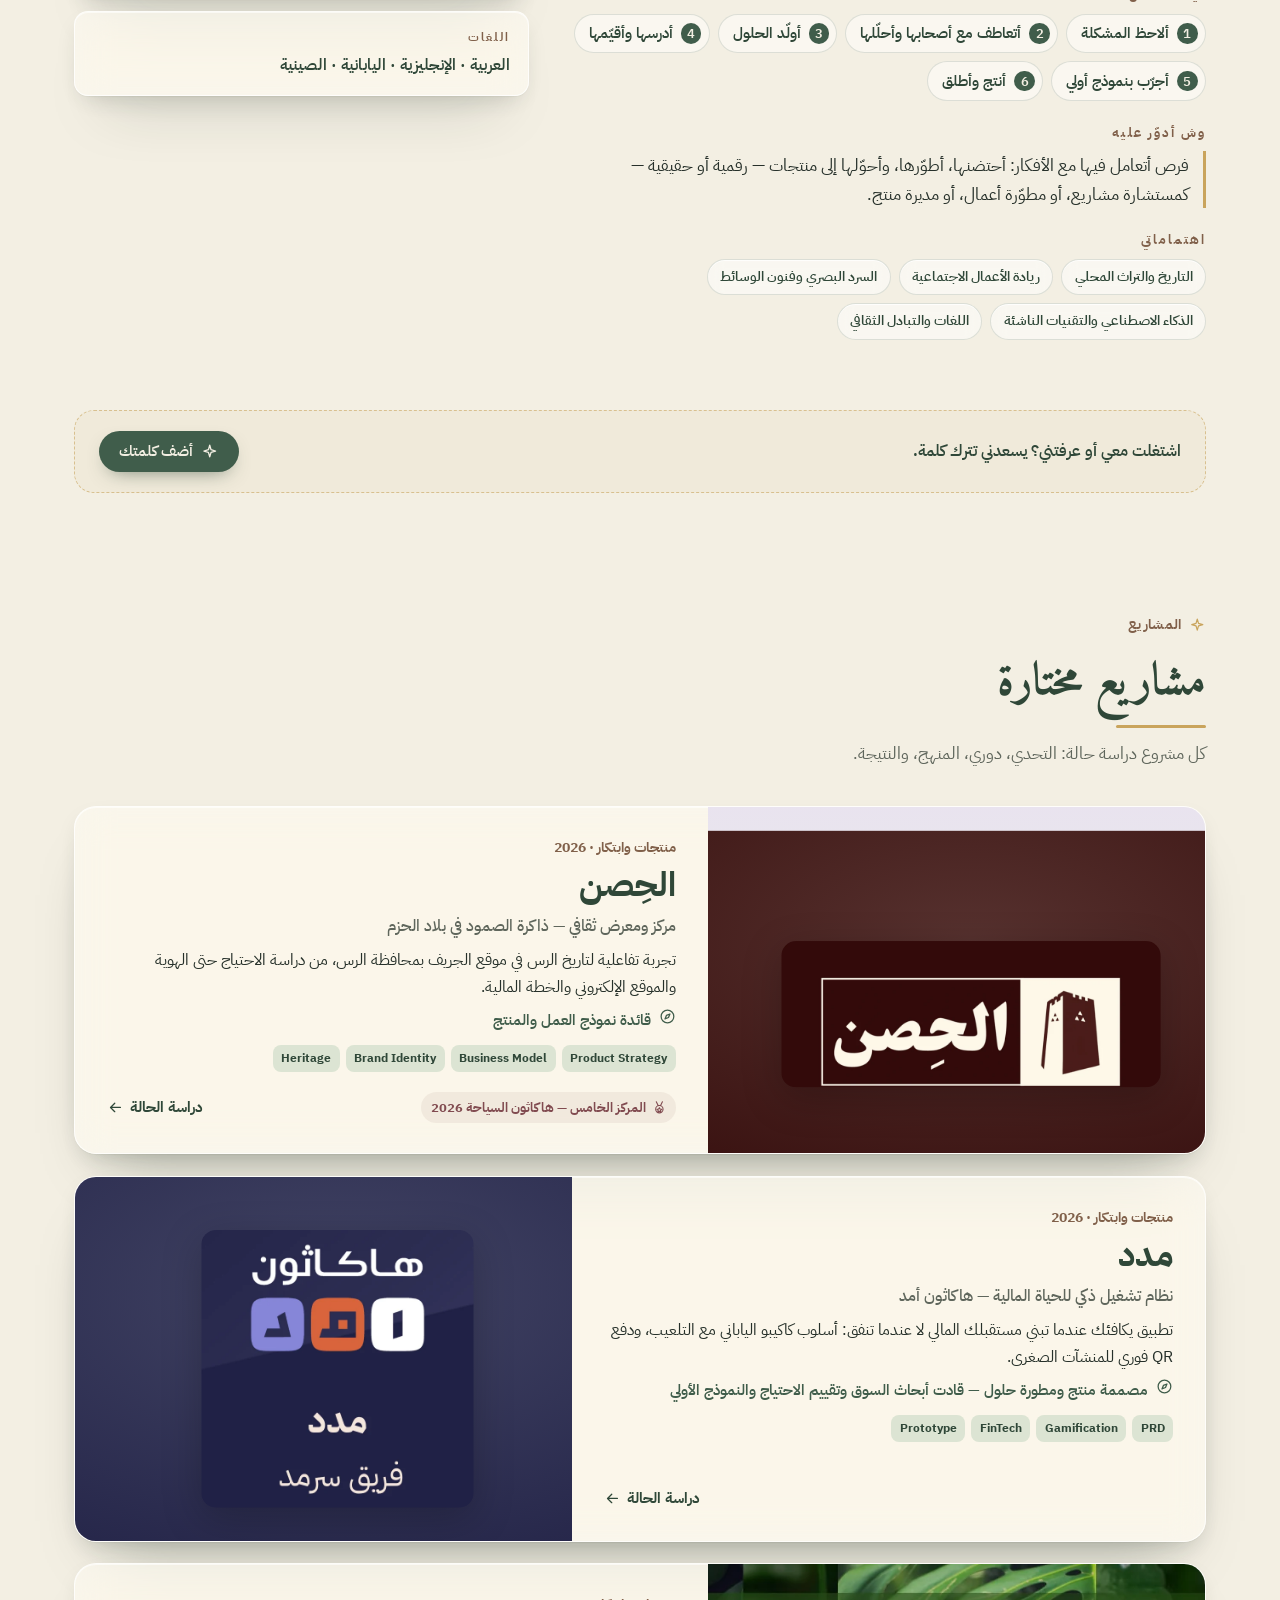
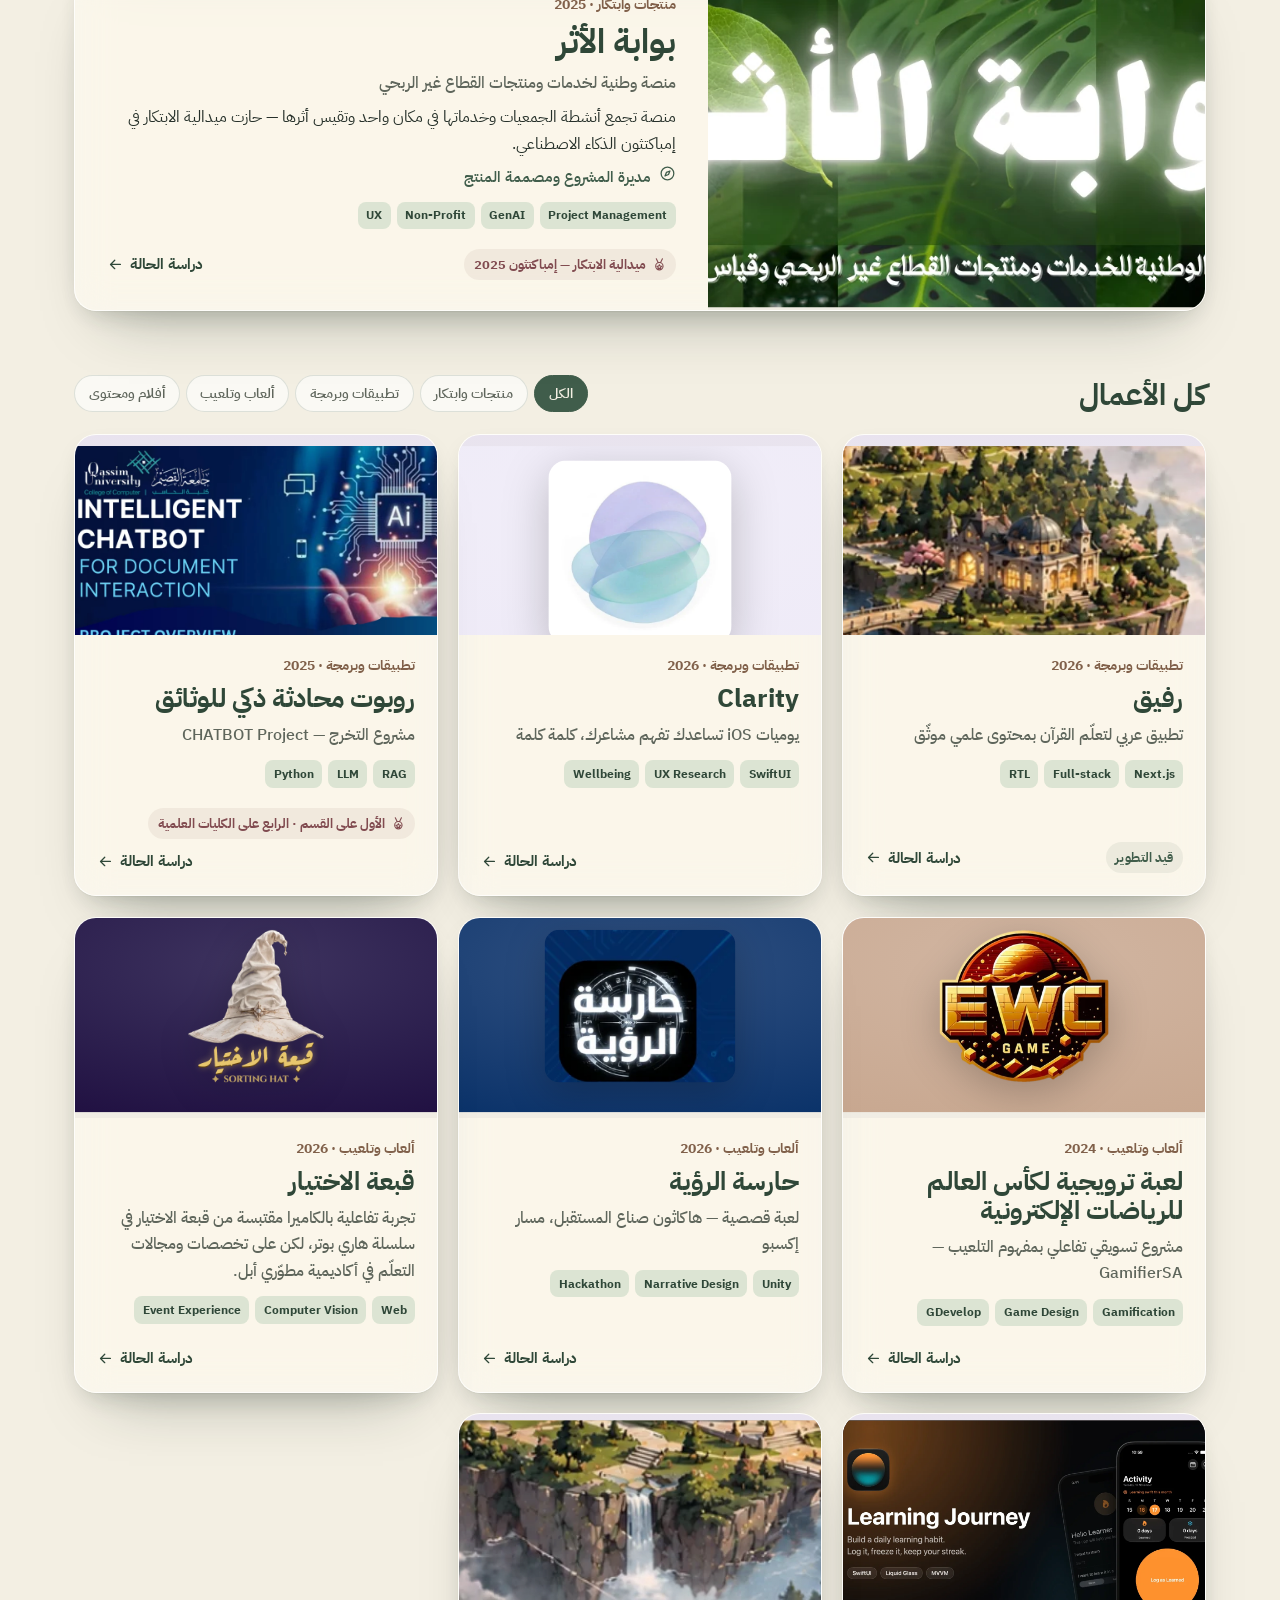
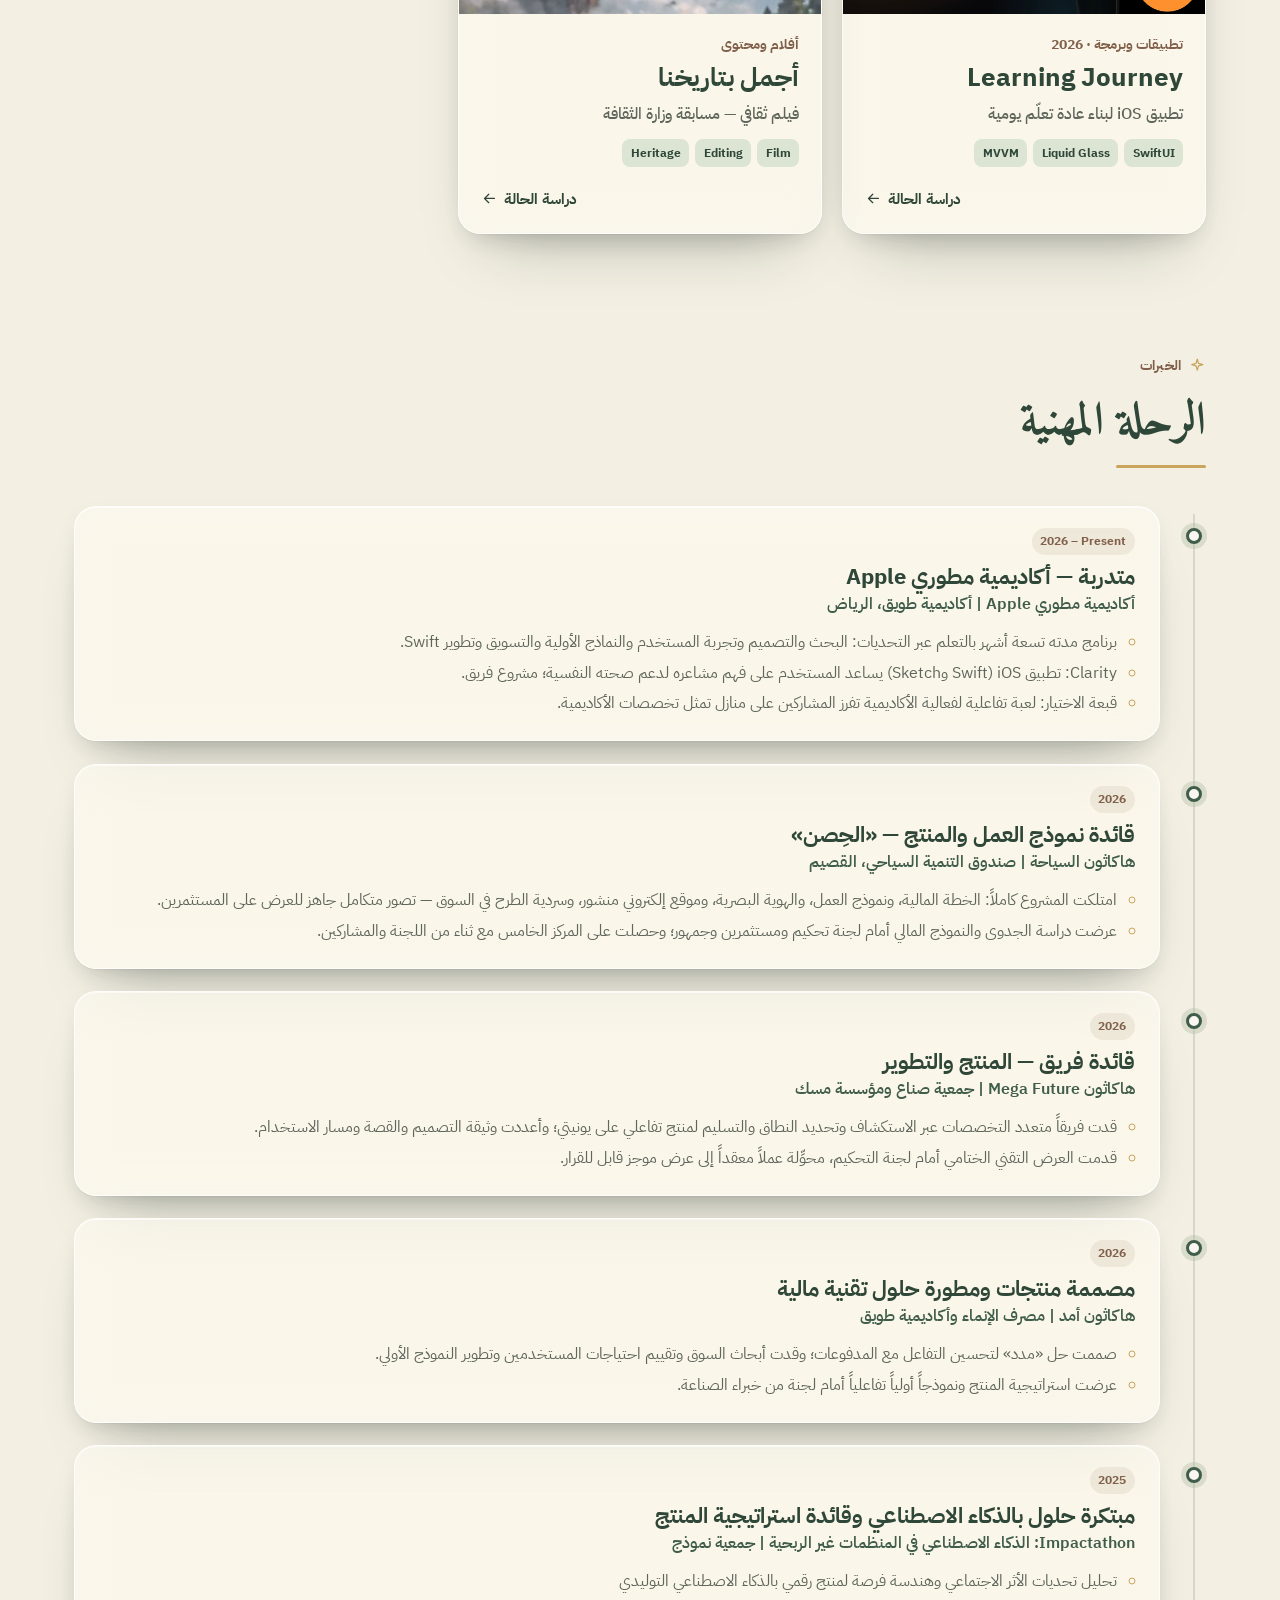
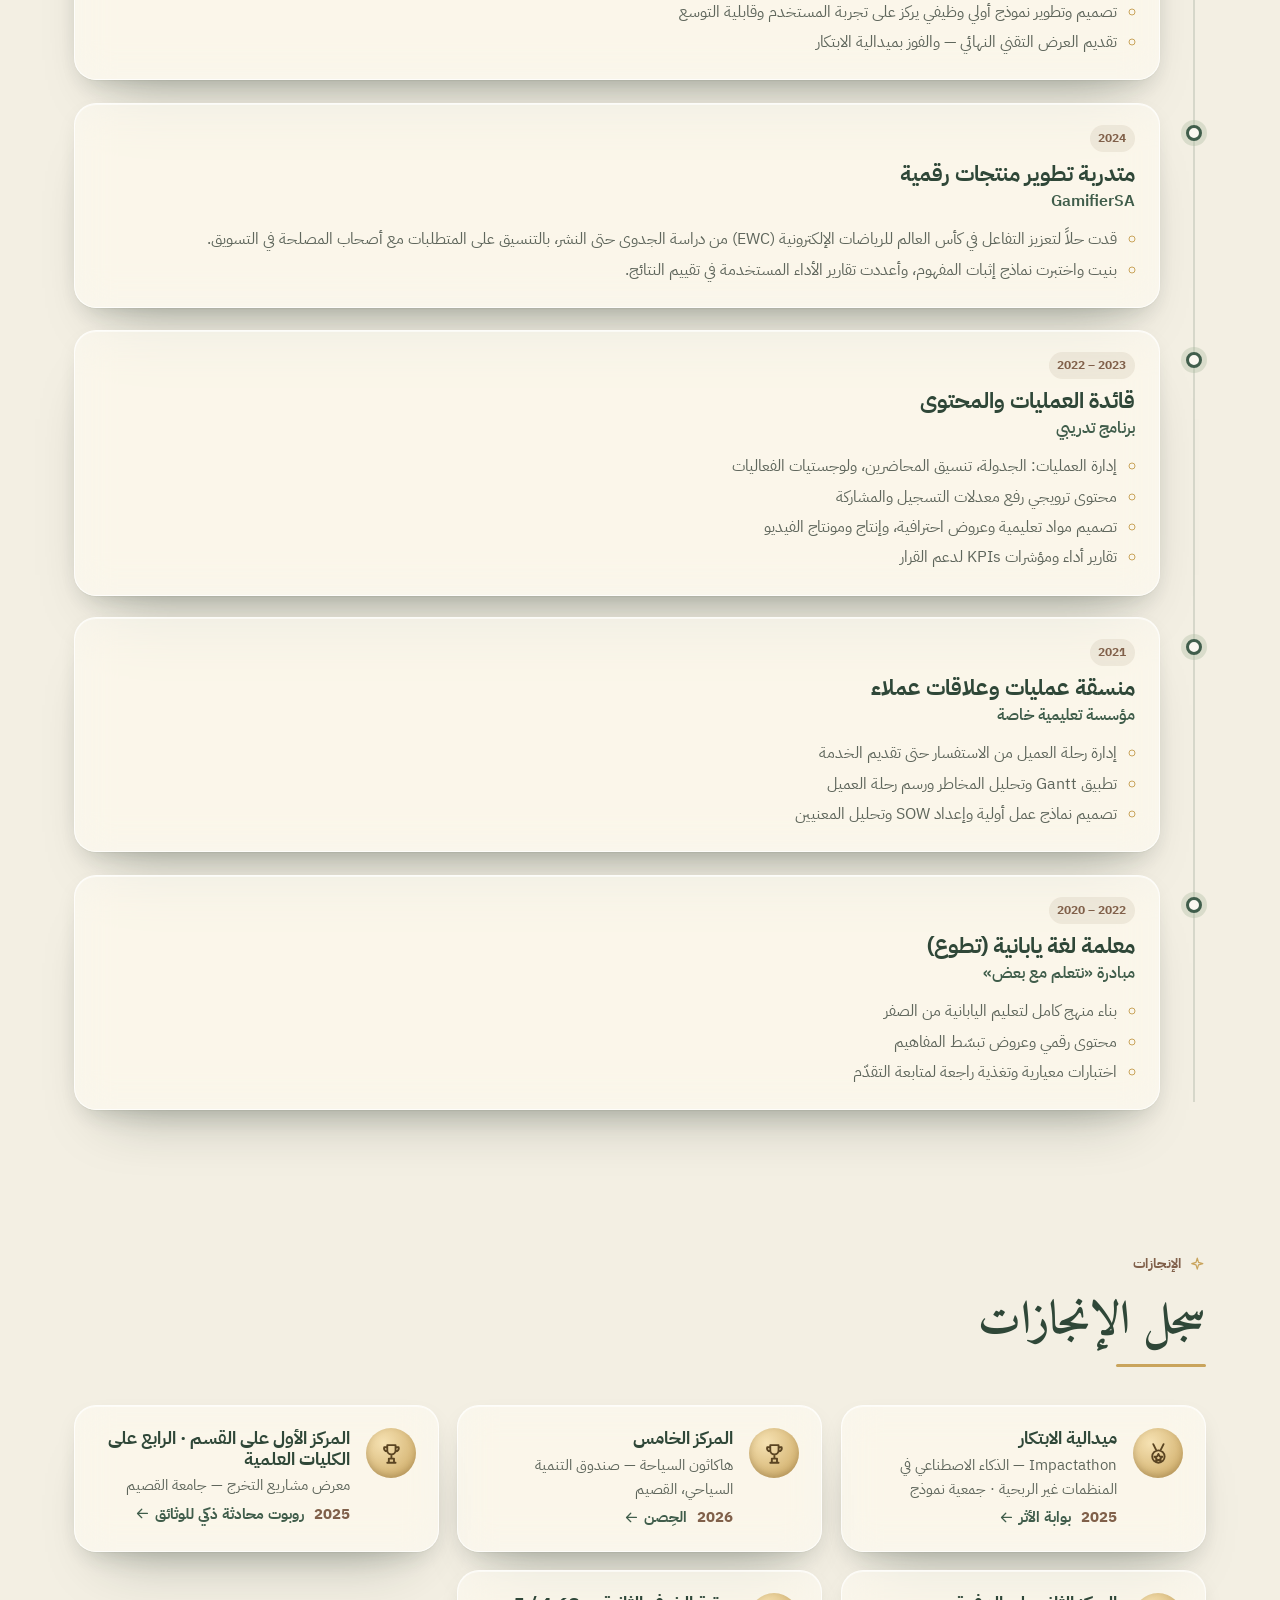
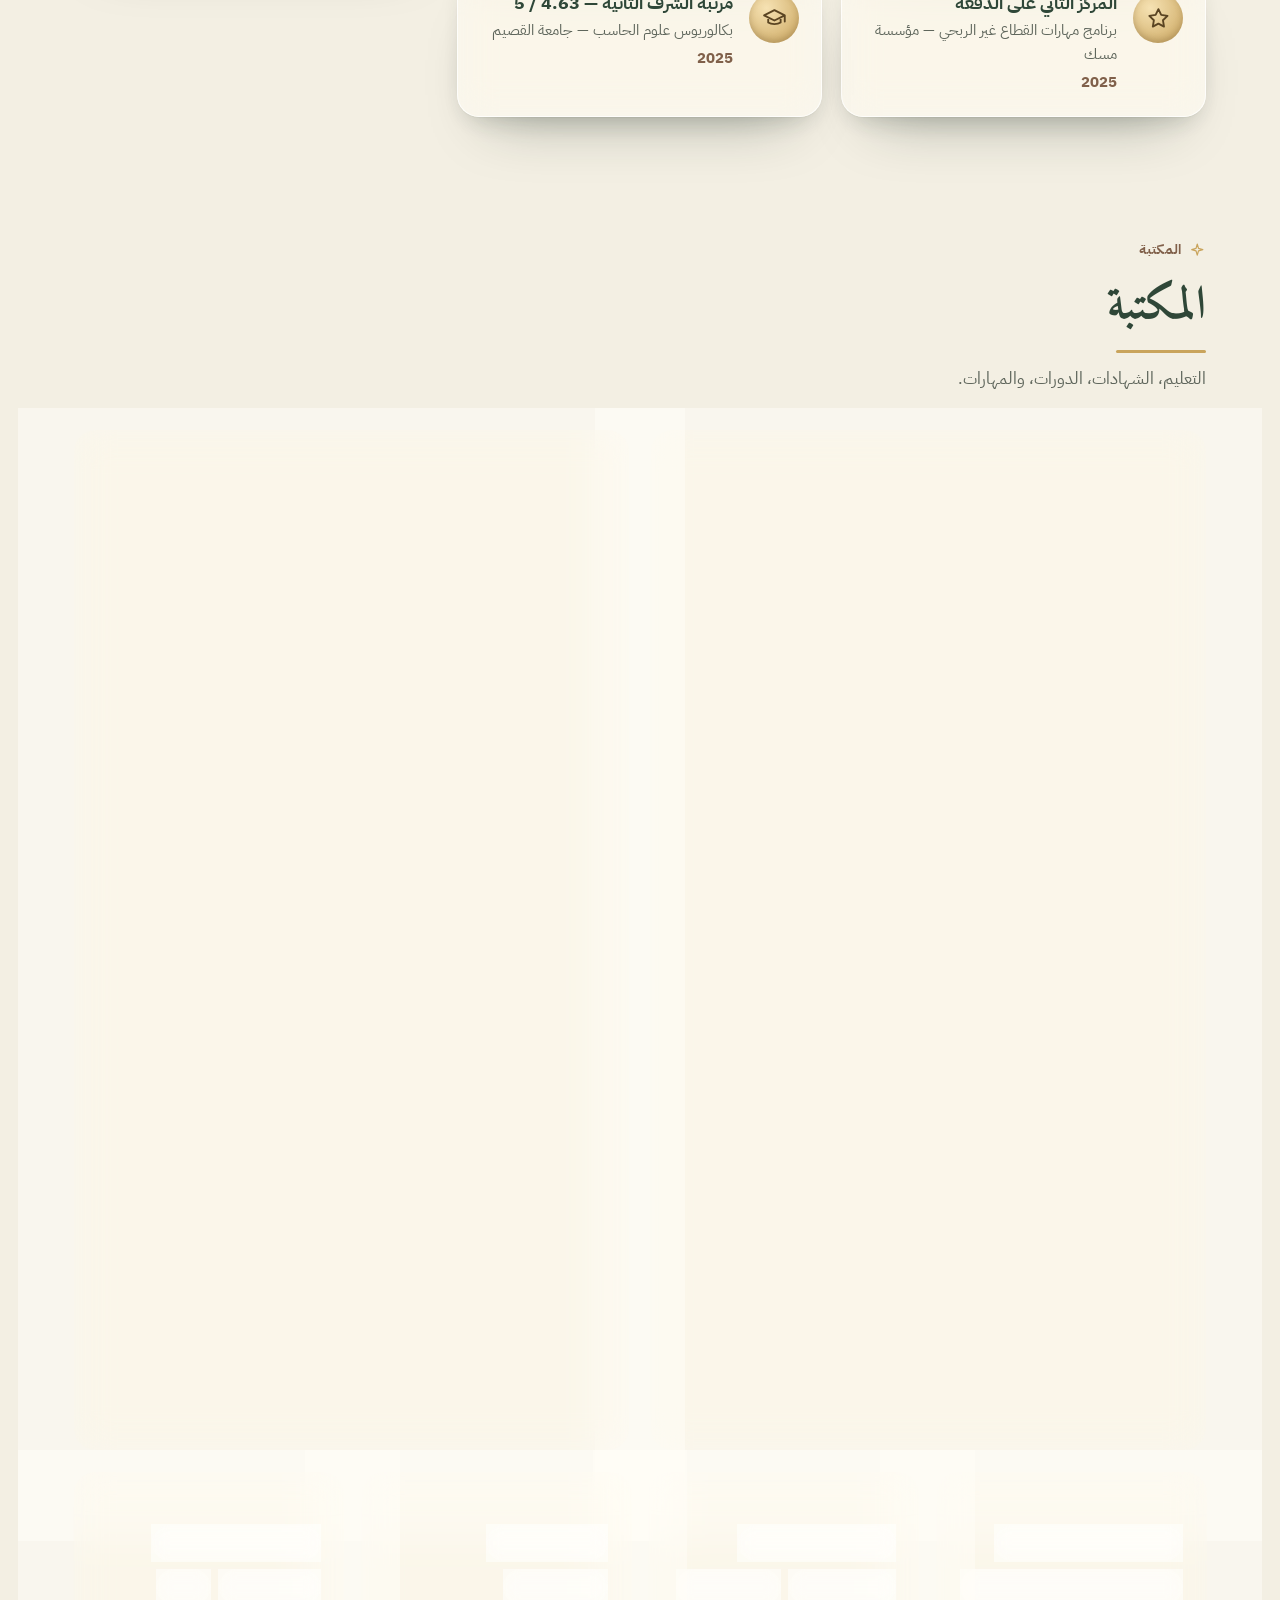
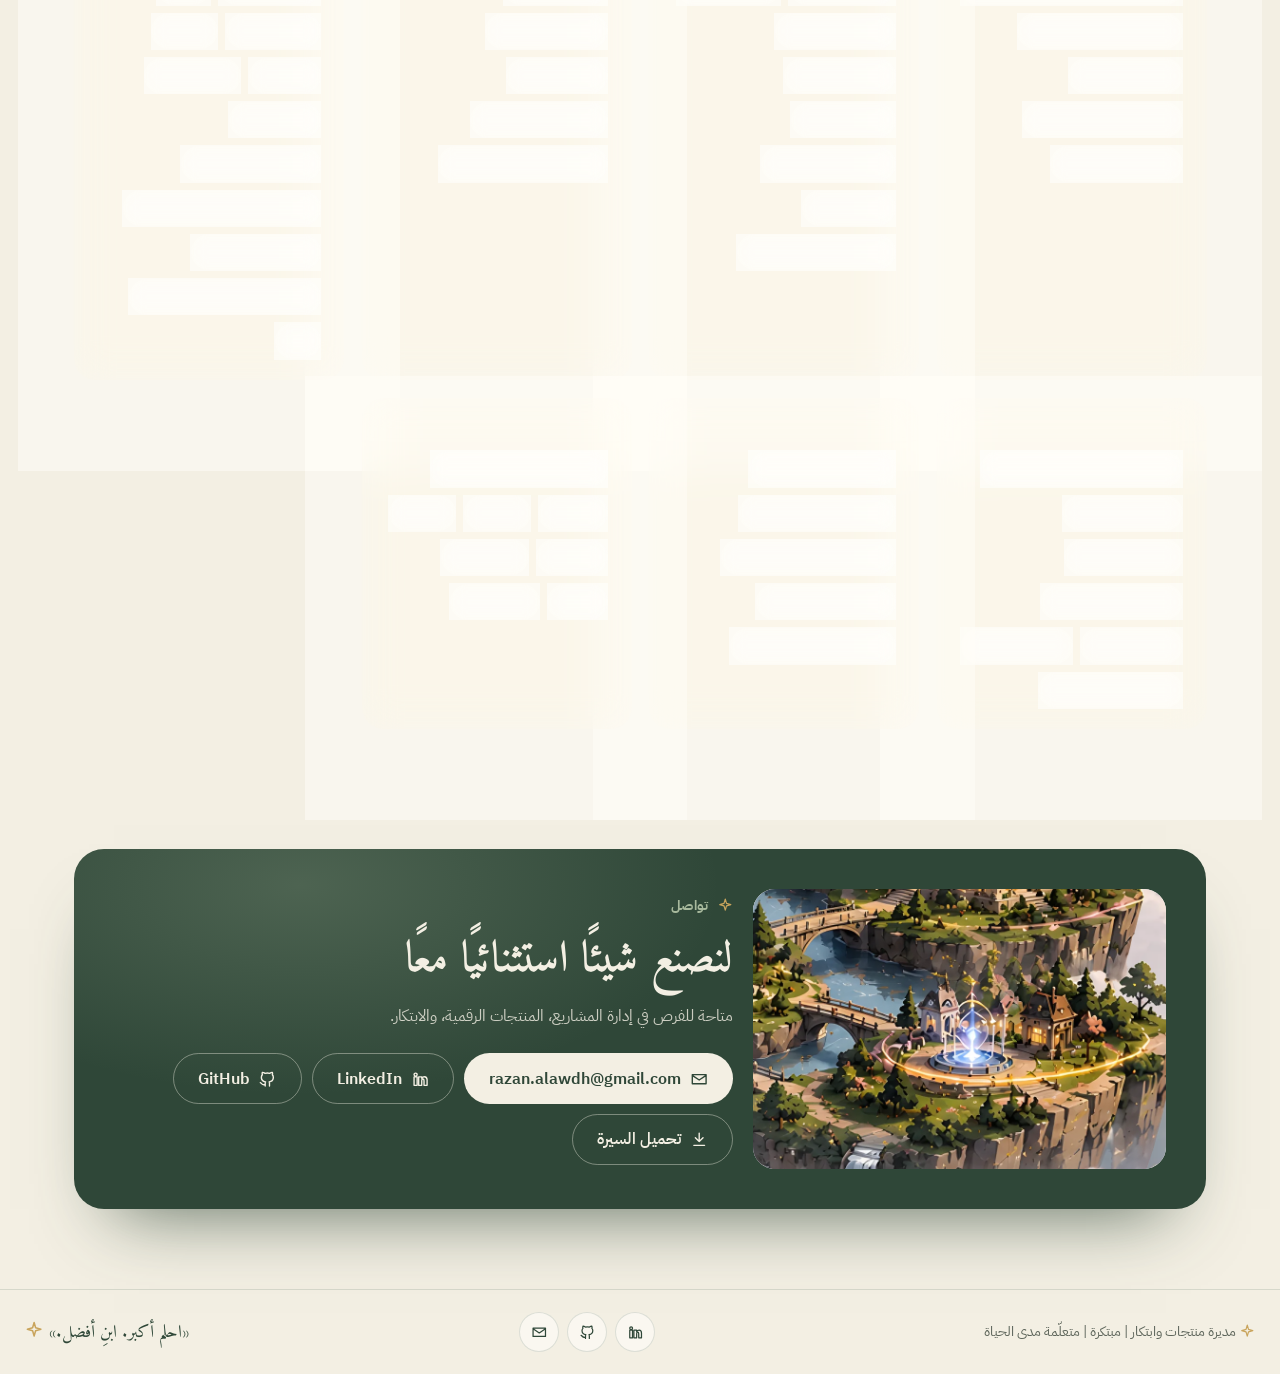
==== commit 5d321cf7: "CV buttons open the CV page again; its download button gets the PDF" ====
--- a/index.html
+++ b/index.html
@@ -7,8 +7,8 @@
 <link rel="preconnect" href="https://fonts.googleapis.com"><link rel="preconnect" href="https://fonts.gstatic.com" crossorigin>
 <link href="https://fonts.googleapis.com/css2?family=Amiri:wght@400;700&family=Aref+Ruqaa:wght@700&family=DM+Serif+Display:ital@0;1&family=IBM+Plex+Sans+Arabic:wght@400;500;600;700&family=Manrope:wght@400;500;600;700;800&display=swap" rel="stylesheet">
 <link rel="icon" href="assets/img/favicon.svg" type="image/svg+xml">
-<link rel="stylesheet" href="assets/css/style.css?v=80">
-<link rel="stylesheet" href="assets/css/world.css?v=73">
+<link rel="stylesheet" href="assets/css/style.css?v=81">
+<link rel="stylesheet" href="assets/css/world.css?v=81">
 <link rel="stylesheet" href="assets/css/looks.css?v=80">
 <link rel="stylesheet" href="assets/css/intro.css?v=74">
 <script>(function(){var d=document.documentElement,l=localStorage.getItem('rz-lang')||'ar',t=localStorage.getItem('rz-theme')||(matchMedia('(prefers-color-scheme: dark)').matches?'dark':'light');d.lang=l;d.dir=l==='ar'?'rtl':'ltr';d.dataset.theme=t;var k=localStorage.getItem('rz-look')||'3';if(k!=='0')d.dataset.look=k;})();</script>
@@ -49,9 +49,9 @@
 <footer id="site-footer"></footer>
 <script src="assets/js/content.js?v=78"></script>
 <script src="assets/js/draft.js?v=37"></script>
-<script src="assets/js/common.js?v=76"></script>
+<script src="assets/js/common.js?v=82"></script>
 <script src="assets/js/world-art.js?v=65"></script>
-<script src="assets/js/home.js?v=80"></script>
+<script src="assets/js/home.js?v=82"></script>
 <script src="assets/js/intro.js?v=79"></script>
 <script src="assets/js/looks.js?v=68"></script>
 </body>
--- a/assets/css/style.css
+++ b/assets/css/style.css
@@ -266,7 +266,8 @@
 @media (prefers-reduced-motion: reduce) {
   html { scroll-behavior: auto; }
   .rv { opacity: 1; transform: none; transition: none; }
-  * { animation: none !important; }
+  /* stop everything that travels; keep only gentle, in-place life on the map (water flowing, the waterfall, twinkles, the portal glow) */
+  *:not(.flow-a):not(.flow-b):not(.fall):not(.spk):not(.portal-glow):not(.beam) { animation: none !important; }
 }
 
 /* painting crops (replace the old drawn emblems) */
--- a/assets/css/world.css
+++ b/assets/css/world.css
@@ -350,3 +350,9 @@
 .car-btn.prev { inset-inline-start: -22px; } .car-btn.next { inset-inline-end: -22px; }
 .w-cards.at-start .car-btn.prev, .w-cards.at-end .car-btn.next { opacity: 0; pointer-events: none; }
 html[data-theme="dark"] .car-btn { color: #FFFDF6; }
+
+/* Reduce Motion: the water keeps moving, but slower and softer */
+@media (prefers-reduced-motion: reduce) {
+  .river .flow-a { animation-duration: 6.5s; opacity: .32; } .river .flow-b { animation-duration: 11s; opacity: .22; }
+  .fall { animation-duration: 1.8s; }
+}
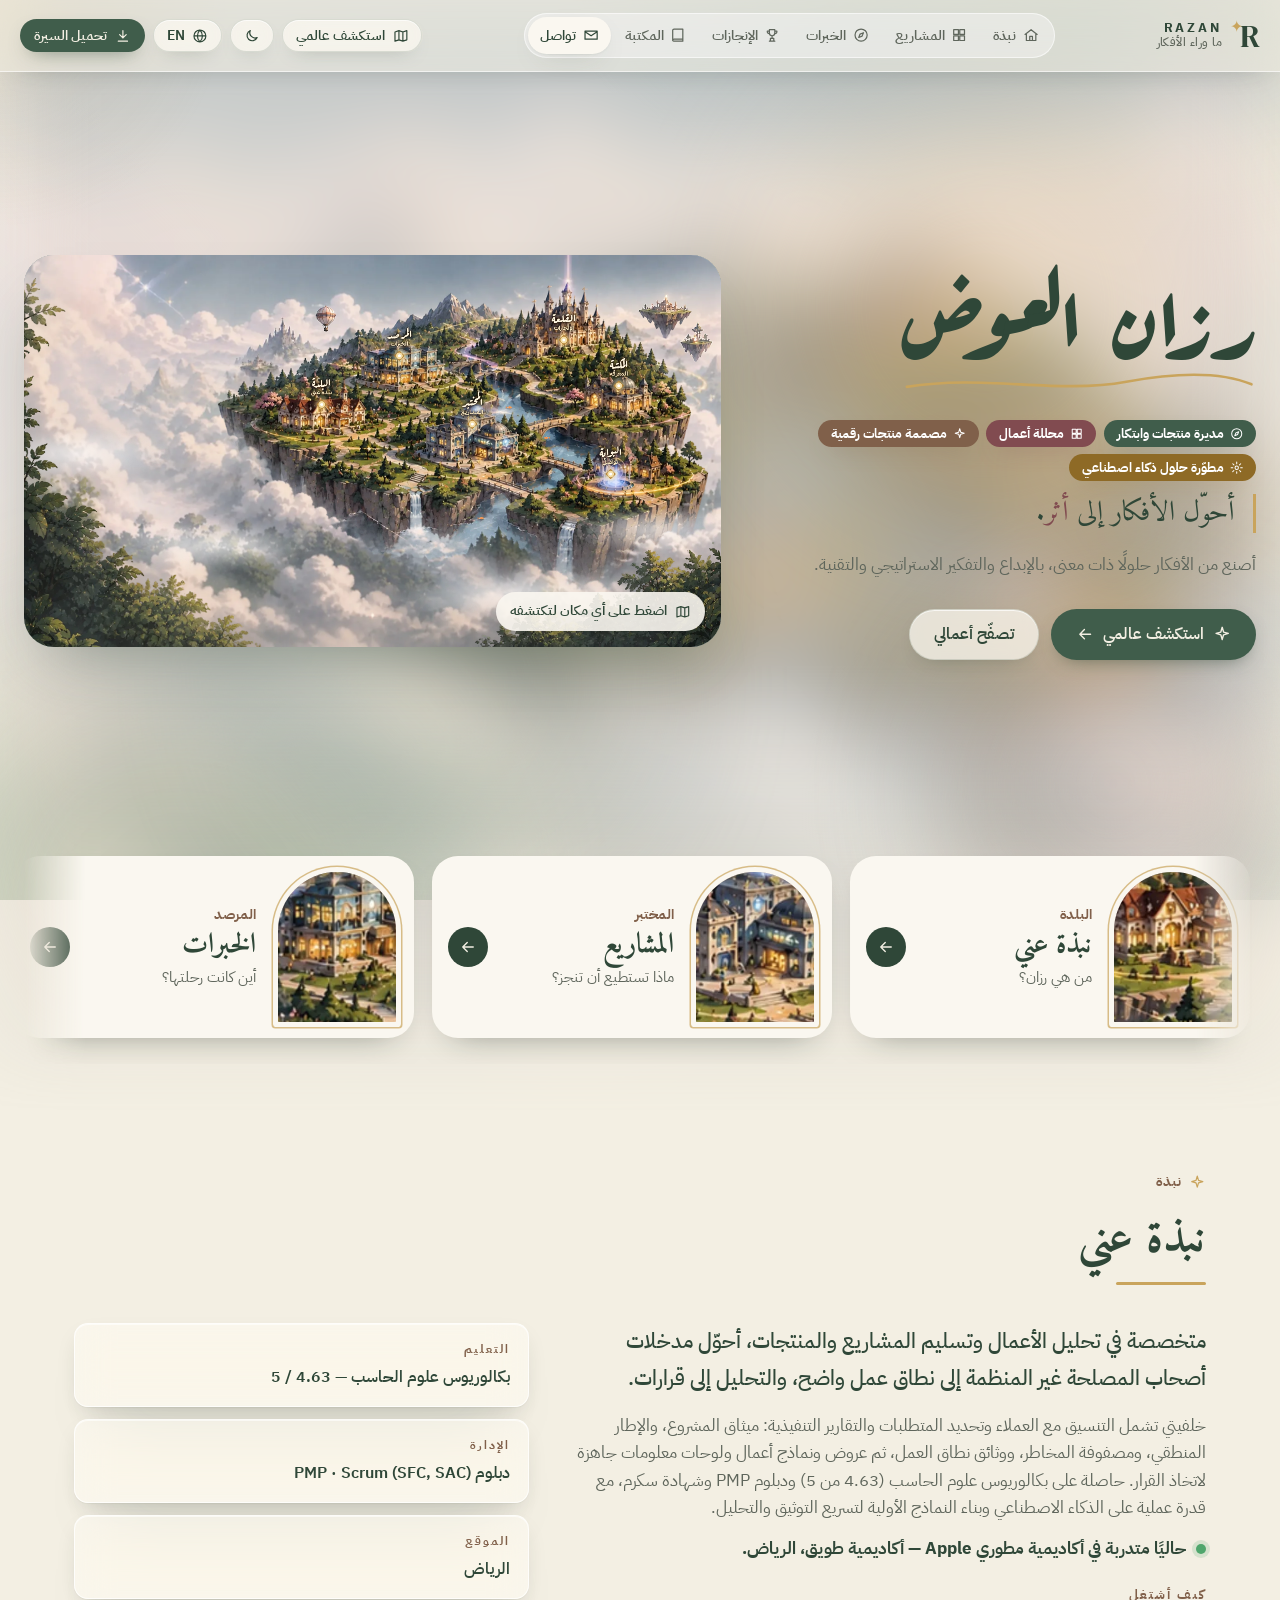
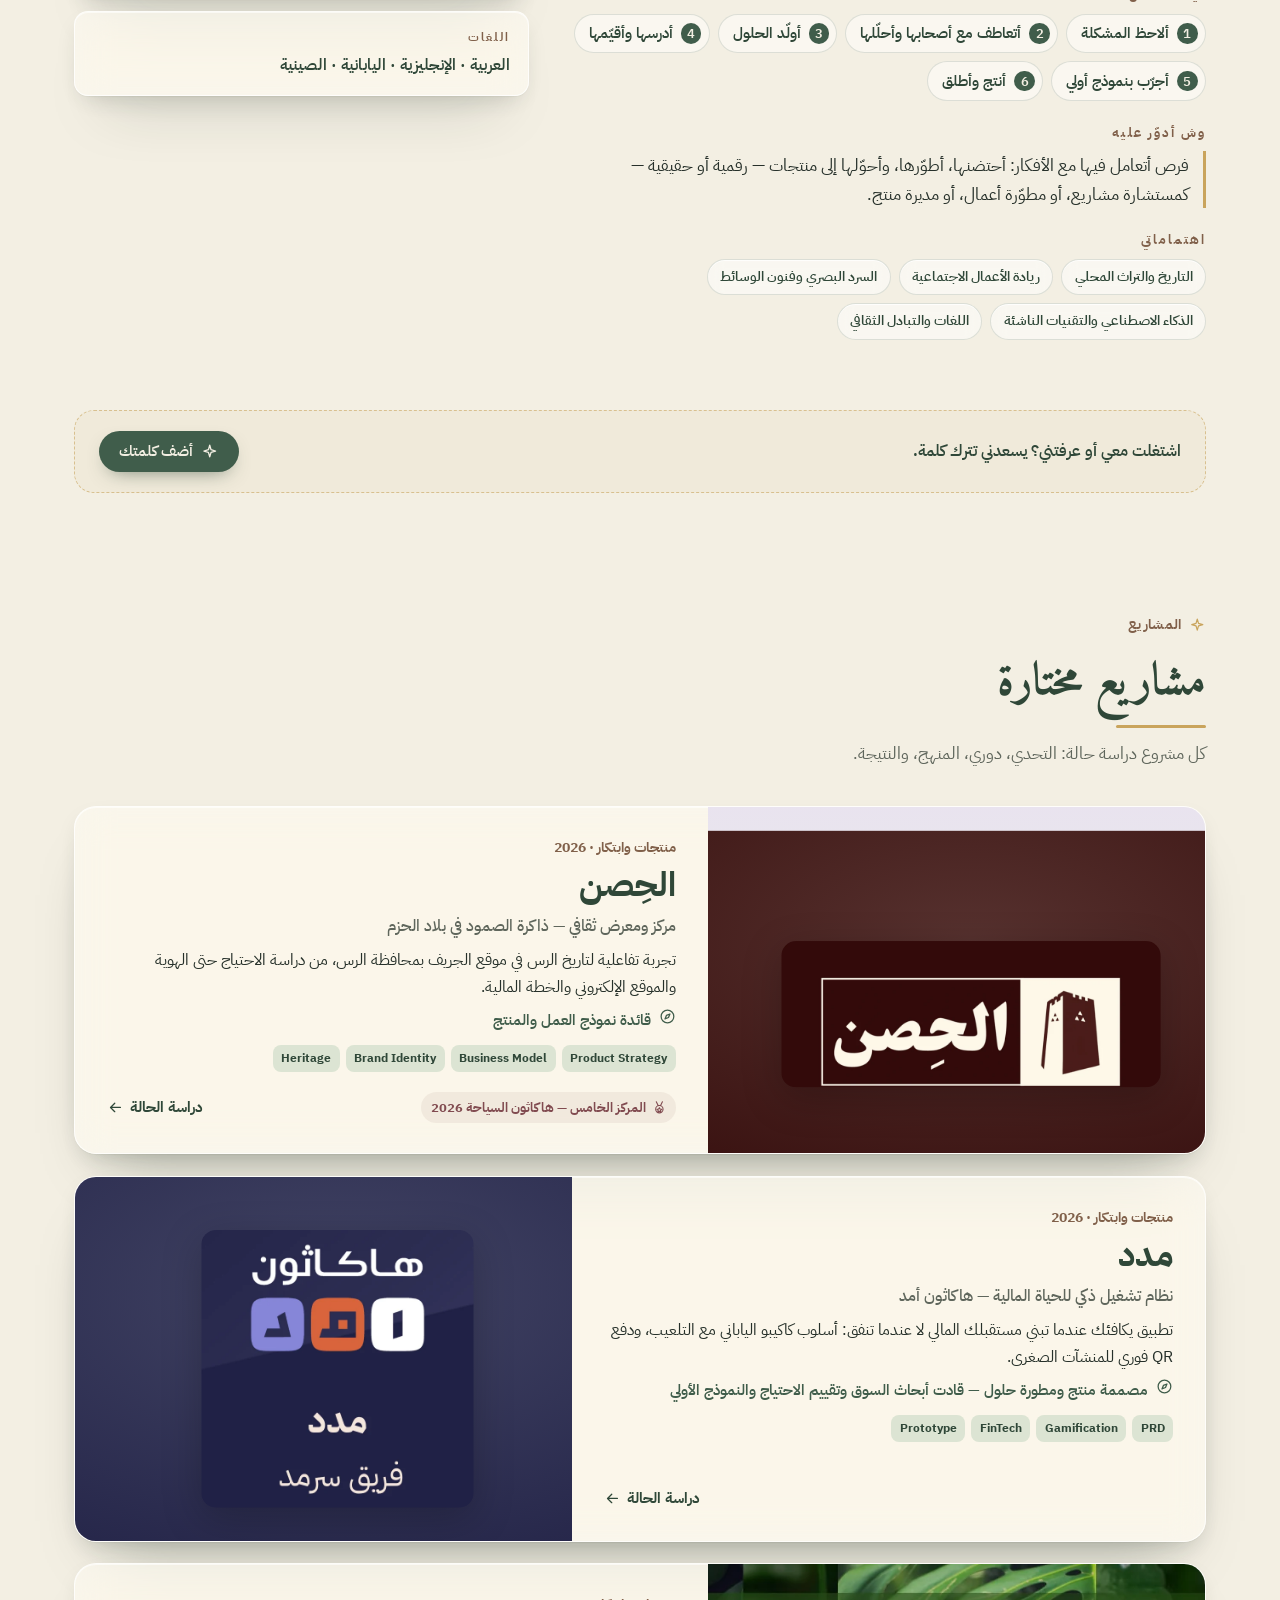
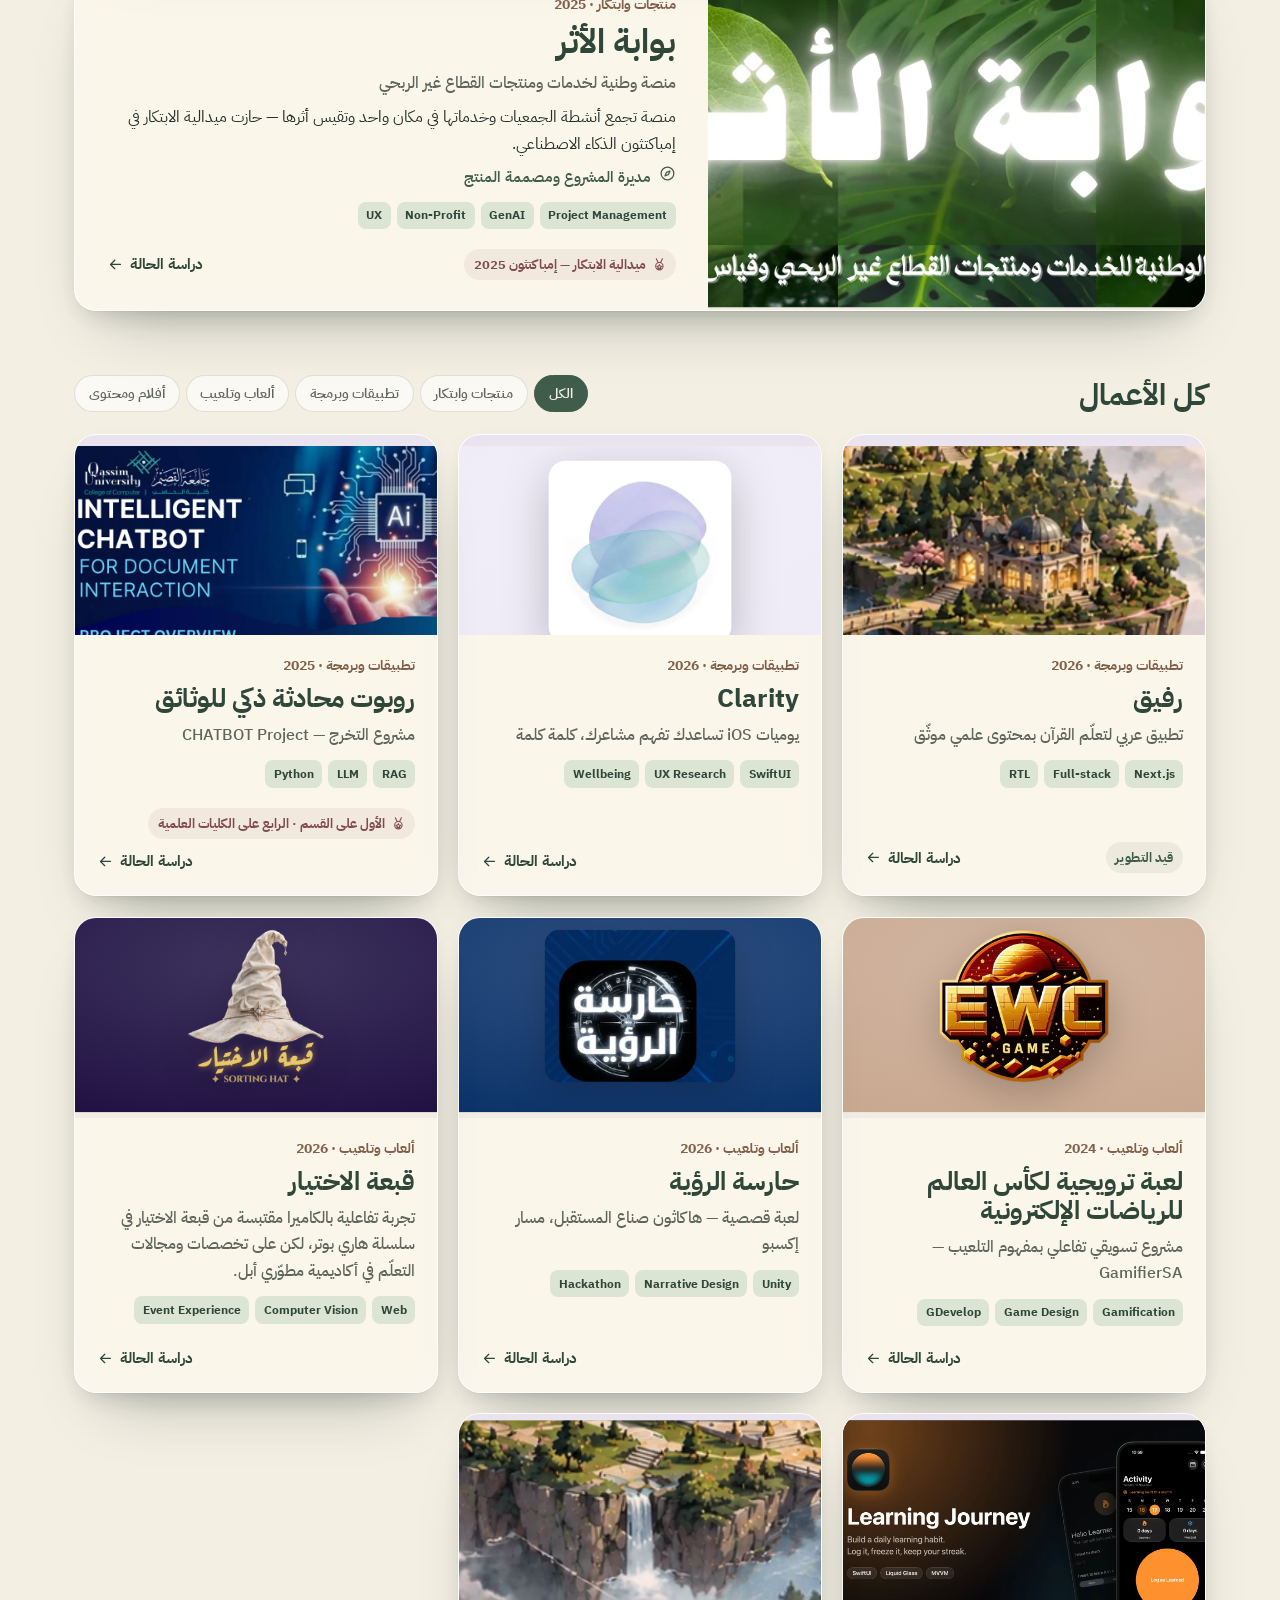
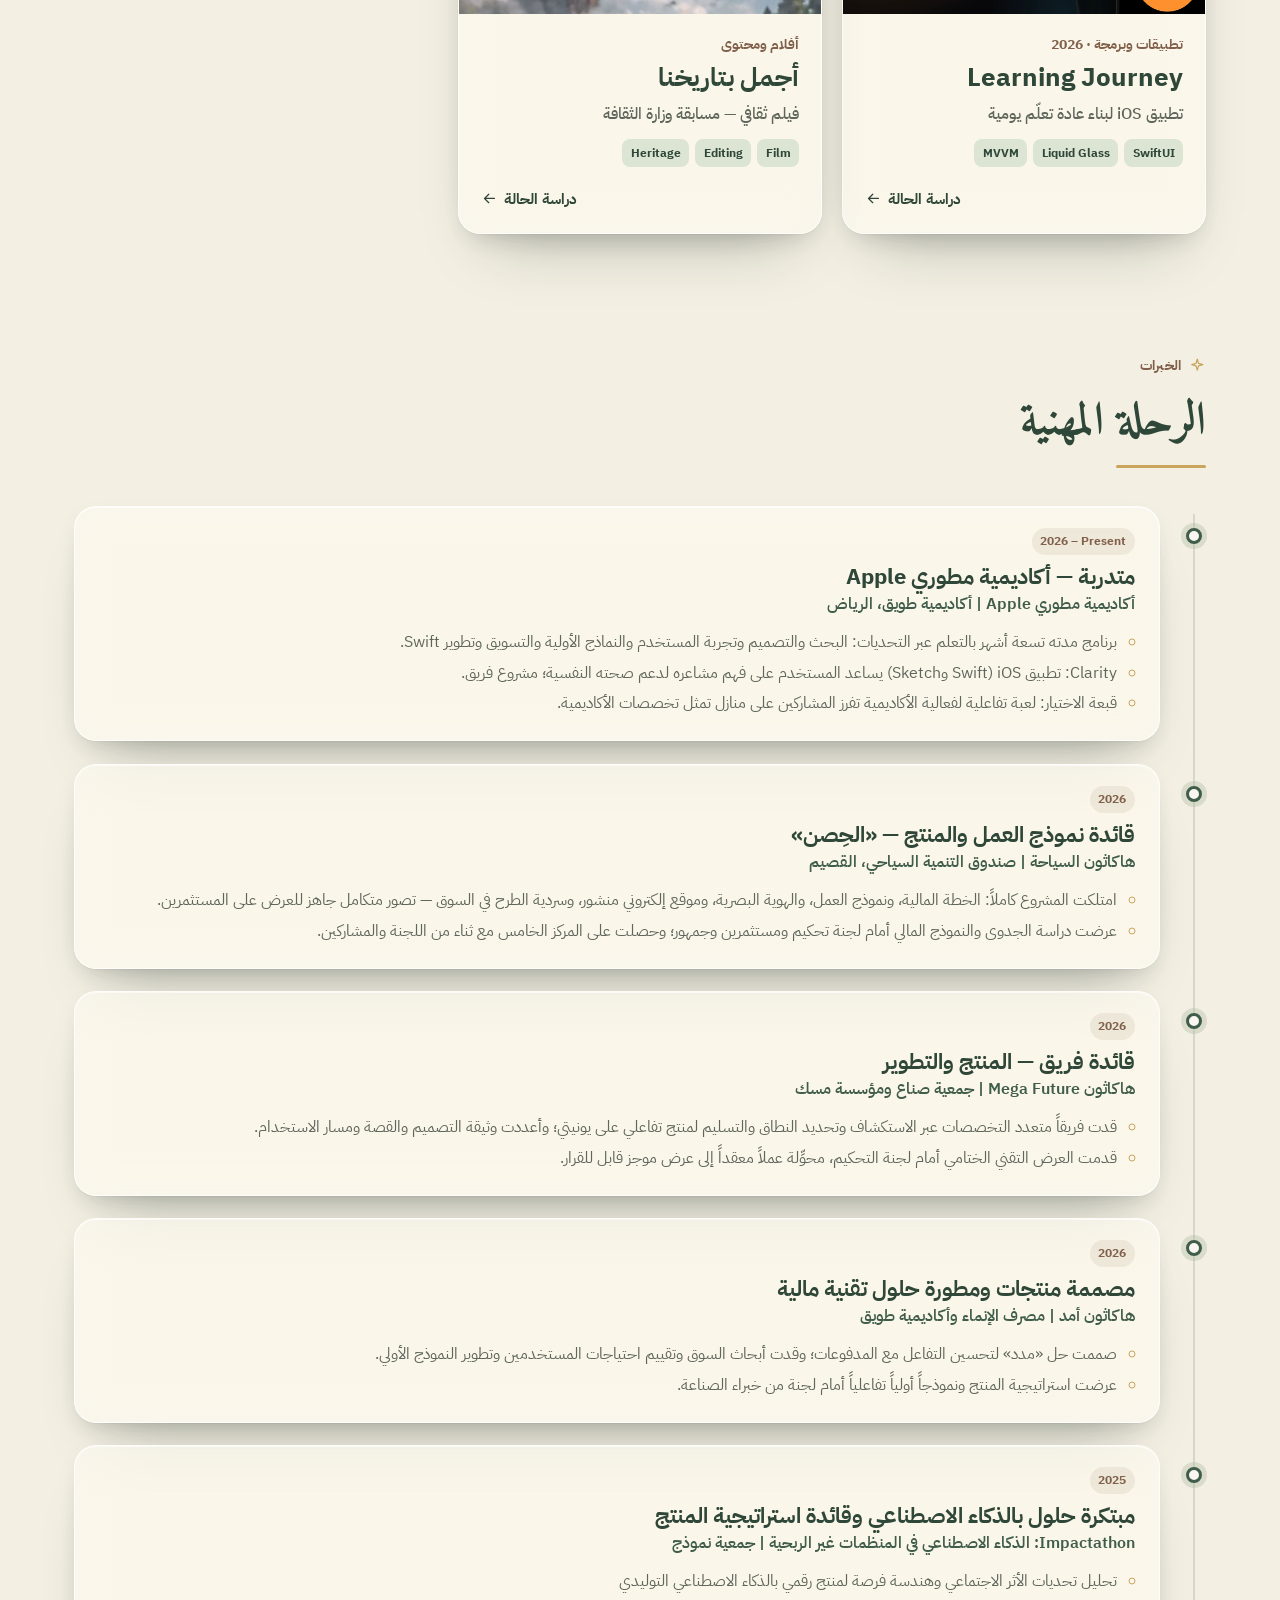
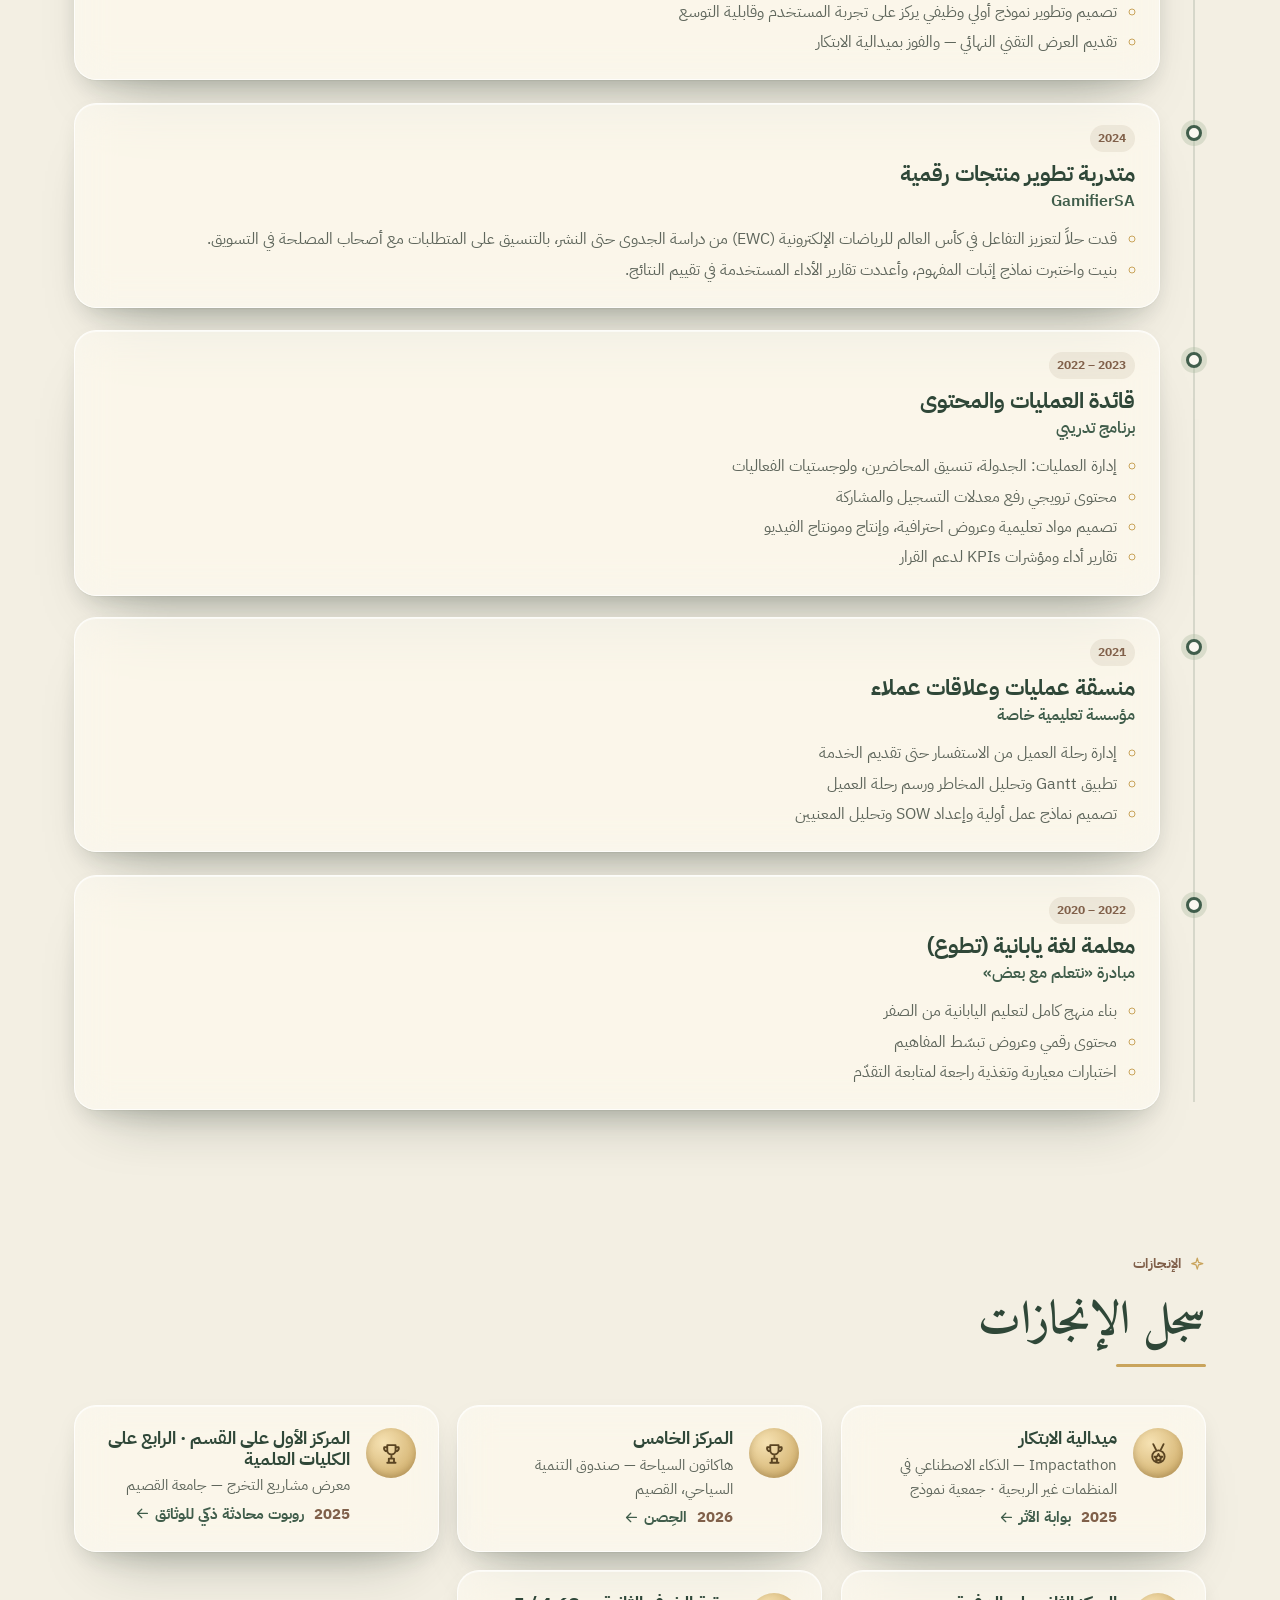
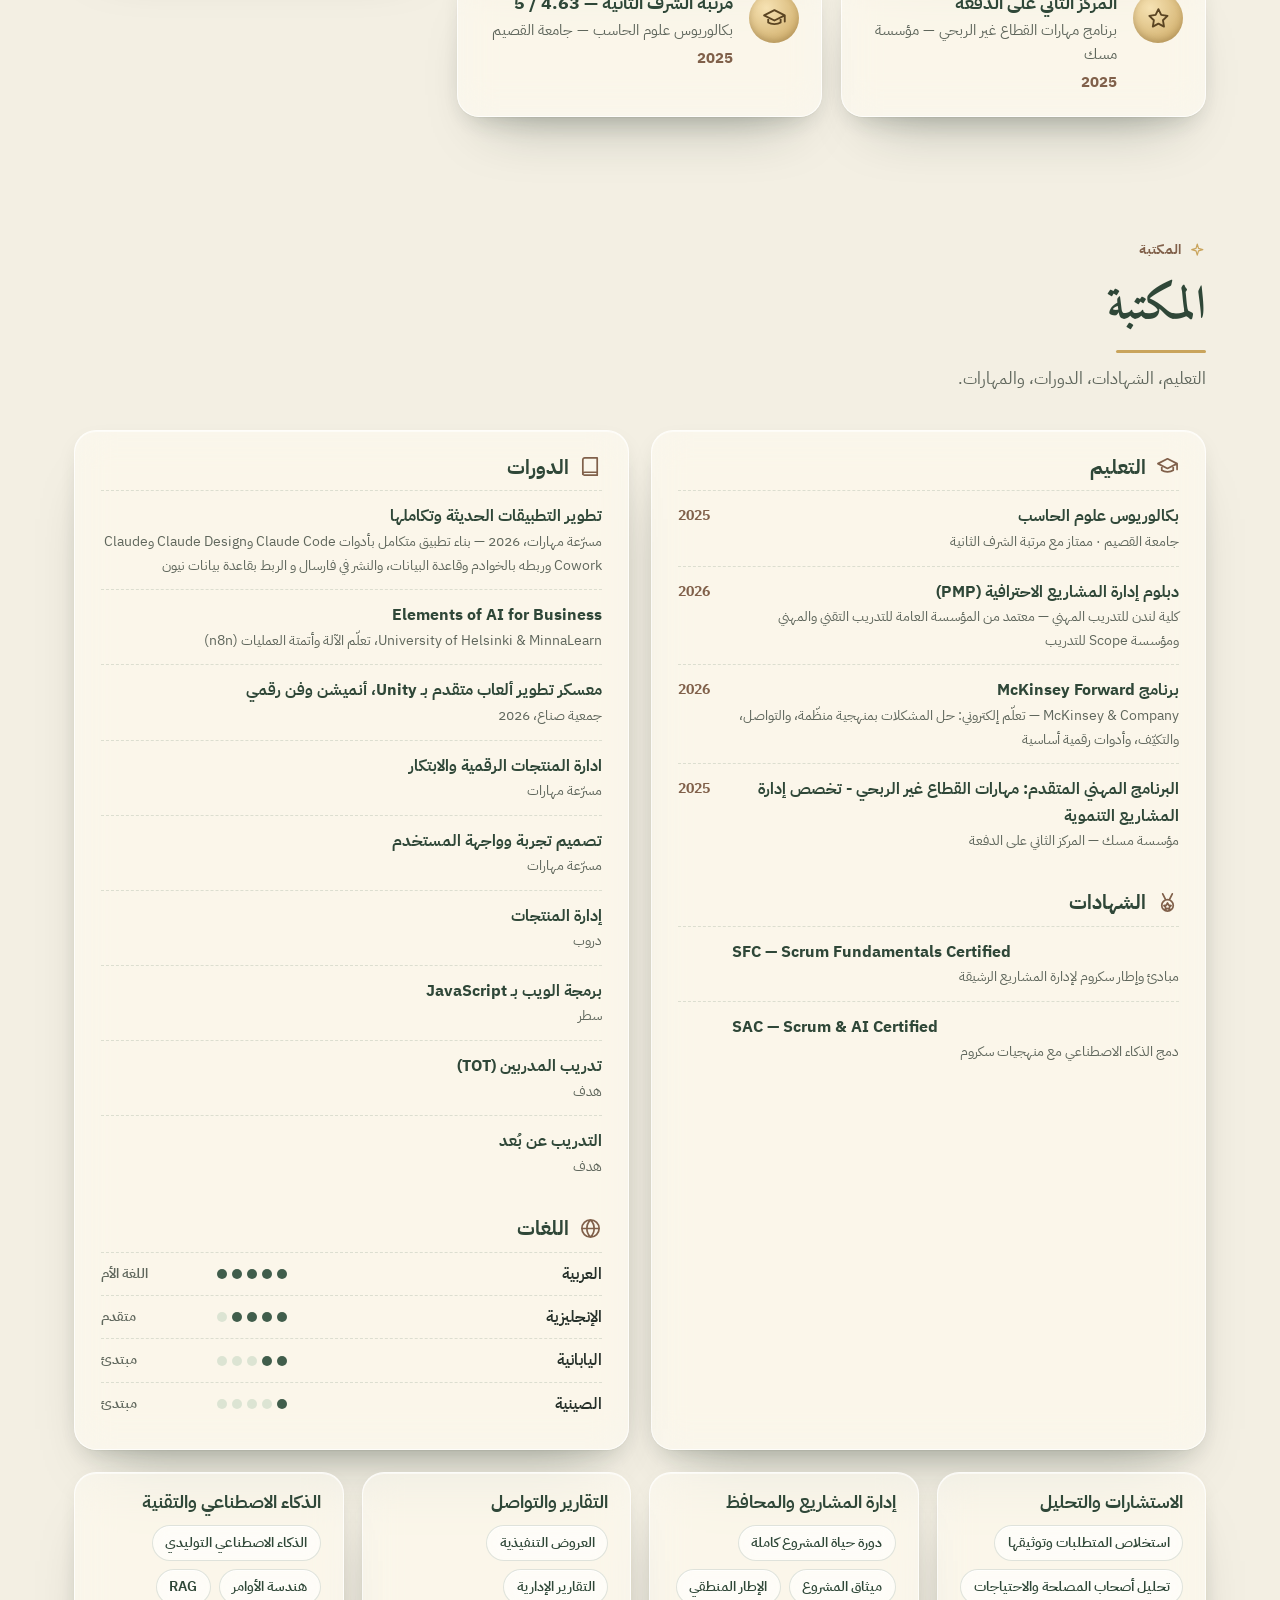
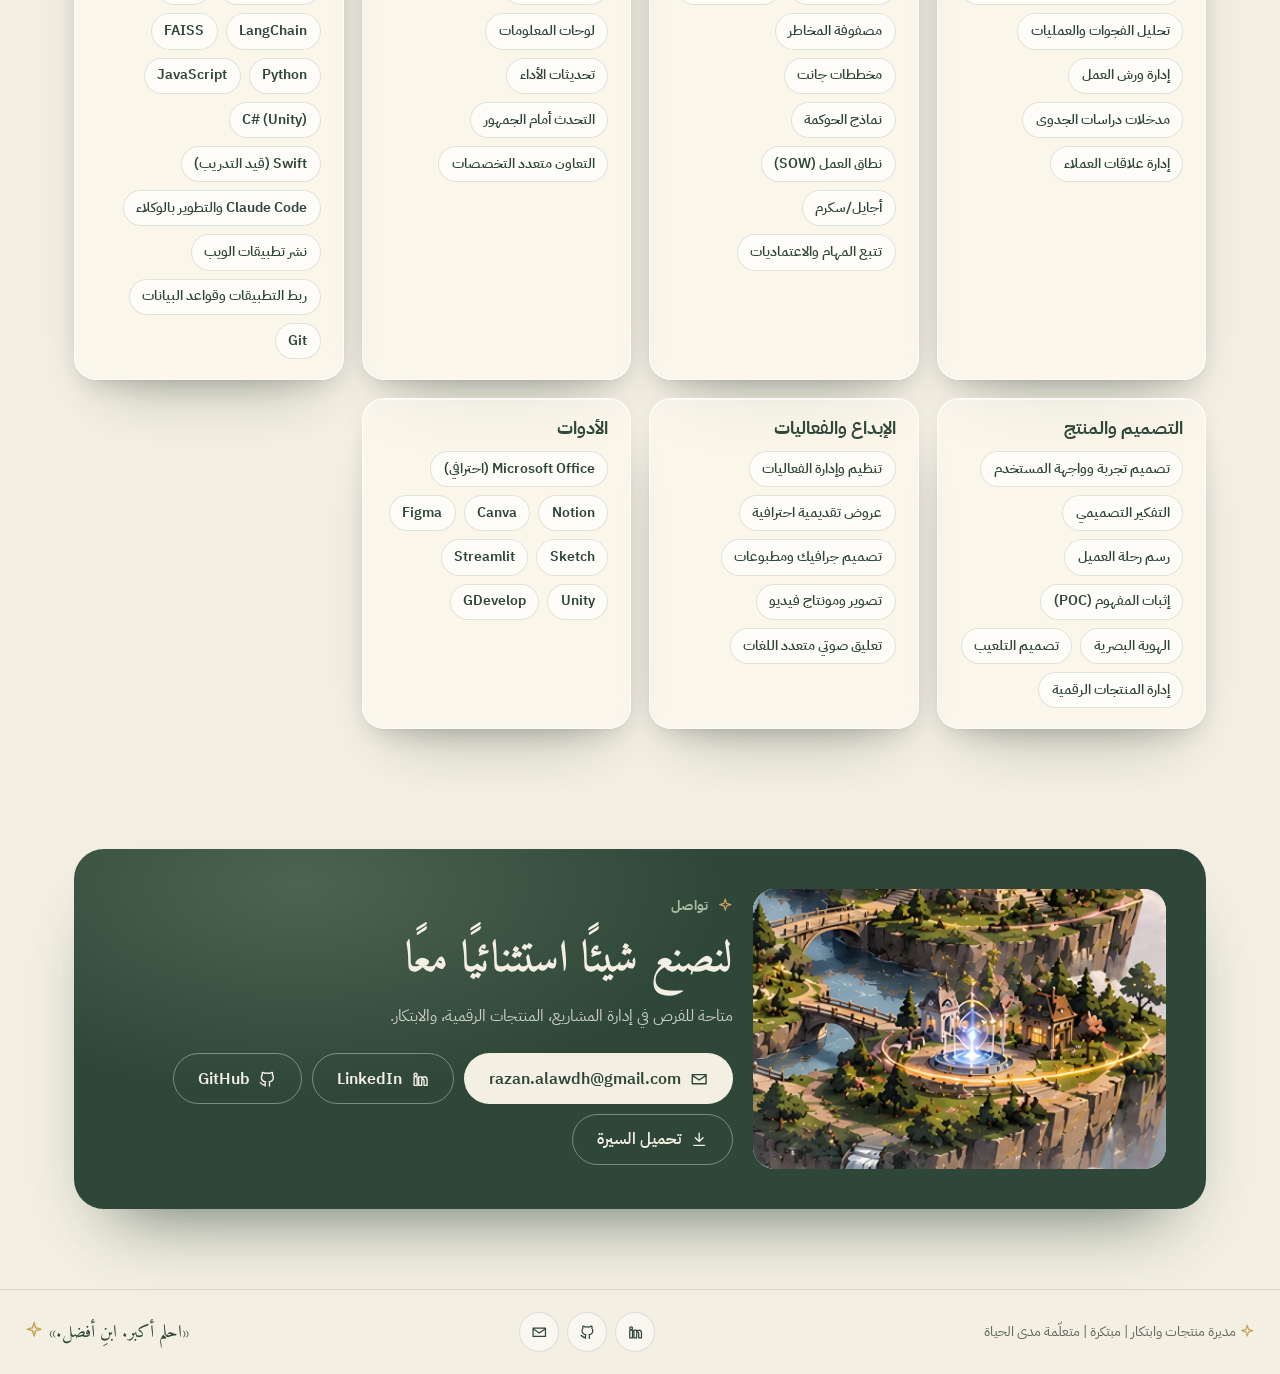
==== commit fb294189: "Sorting Hat: link to the live experience and its GitHub repo" ====
--- a/index.html
+++ b/index.html
@@ -47,7 +47,7 @@
   <section id="contact" class="sec" aria-labelledby="contact-t"></section>
 </main>
 <footer id="site-footer"></footer>
-<script src="assets/js/content.js?v=78"></script>
+<script src="assets/js/content.js?v=83"></script>
 <script src="assets/js/draft.js?v=37"></script>
 <script src="assets/js/common.js?v=82"></script>
 <script src="assets/js/world-art.js?v=65"></script>
